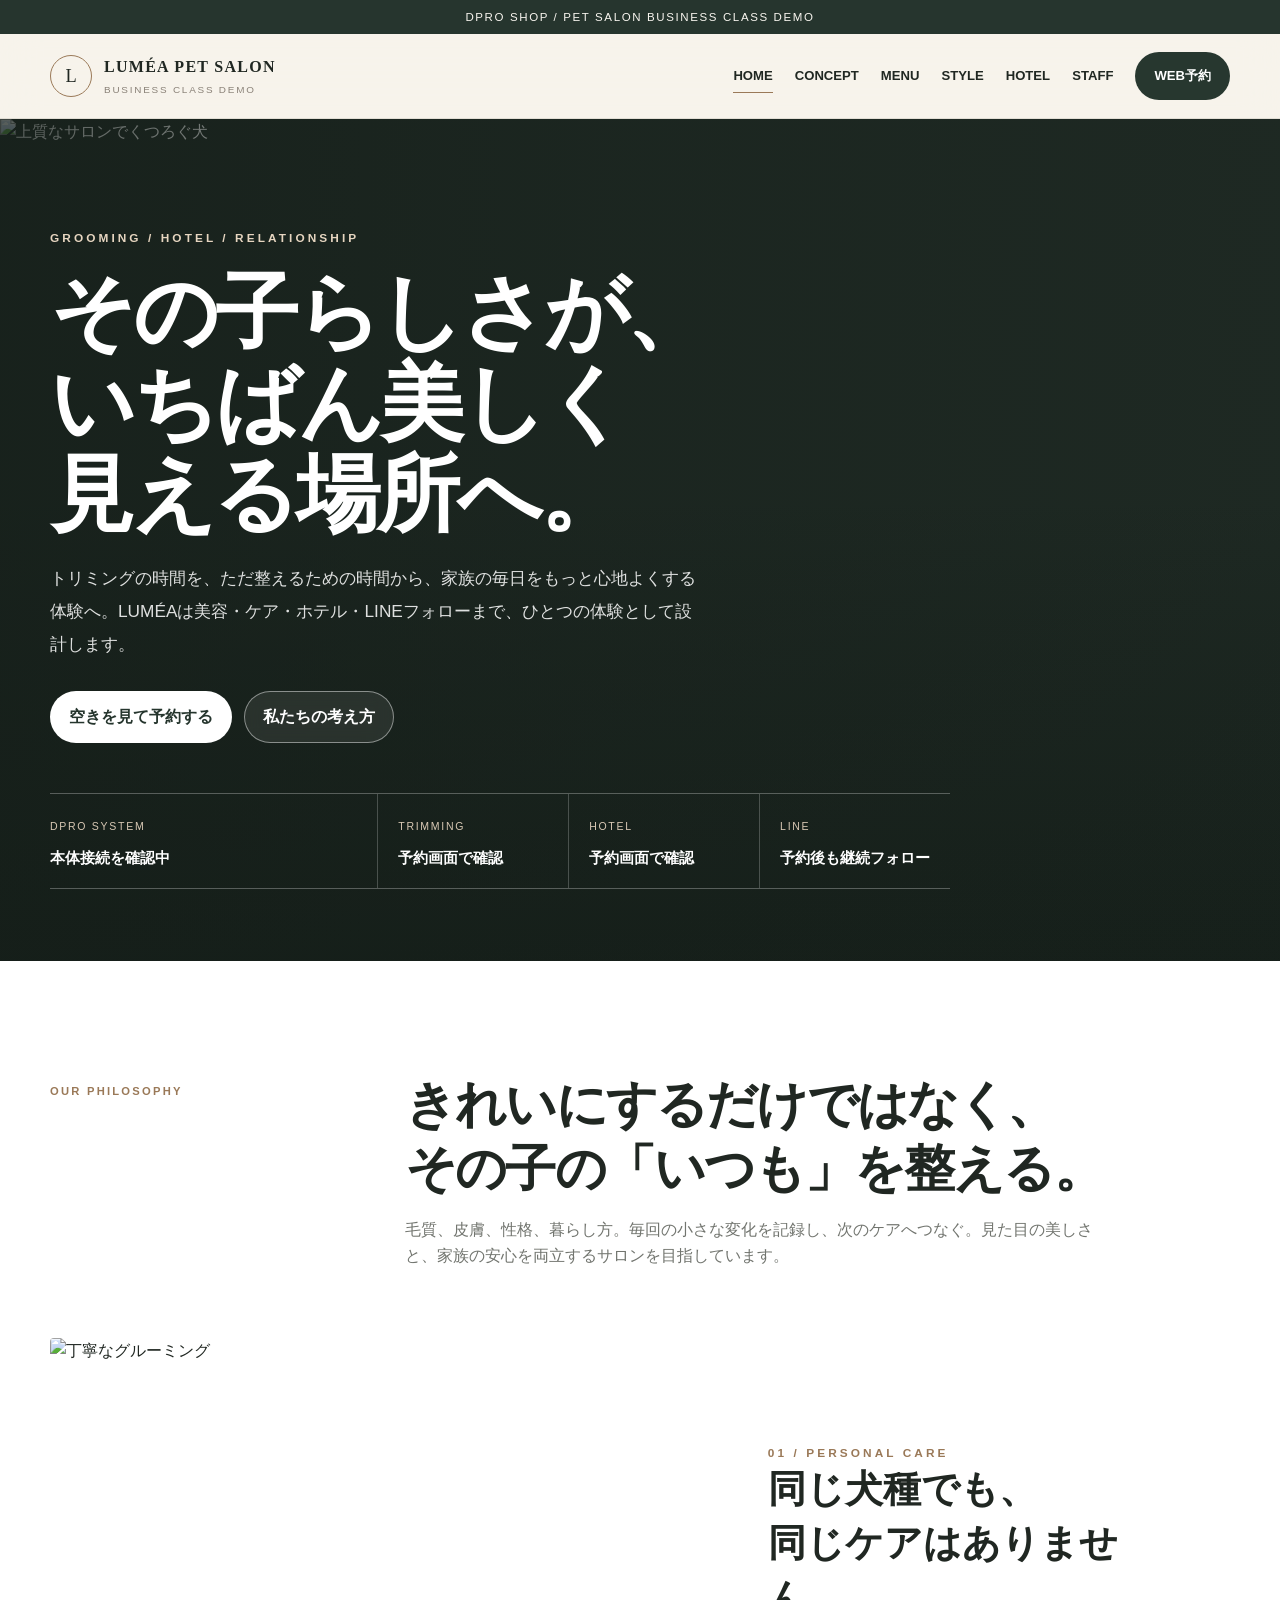
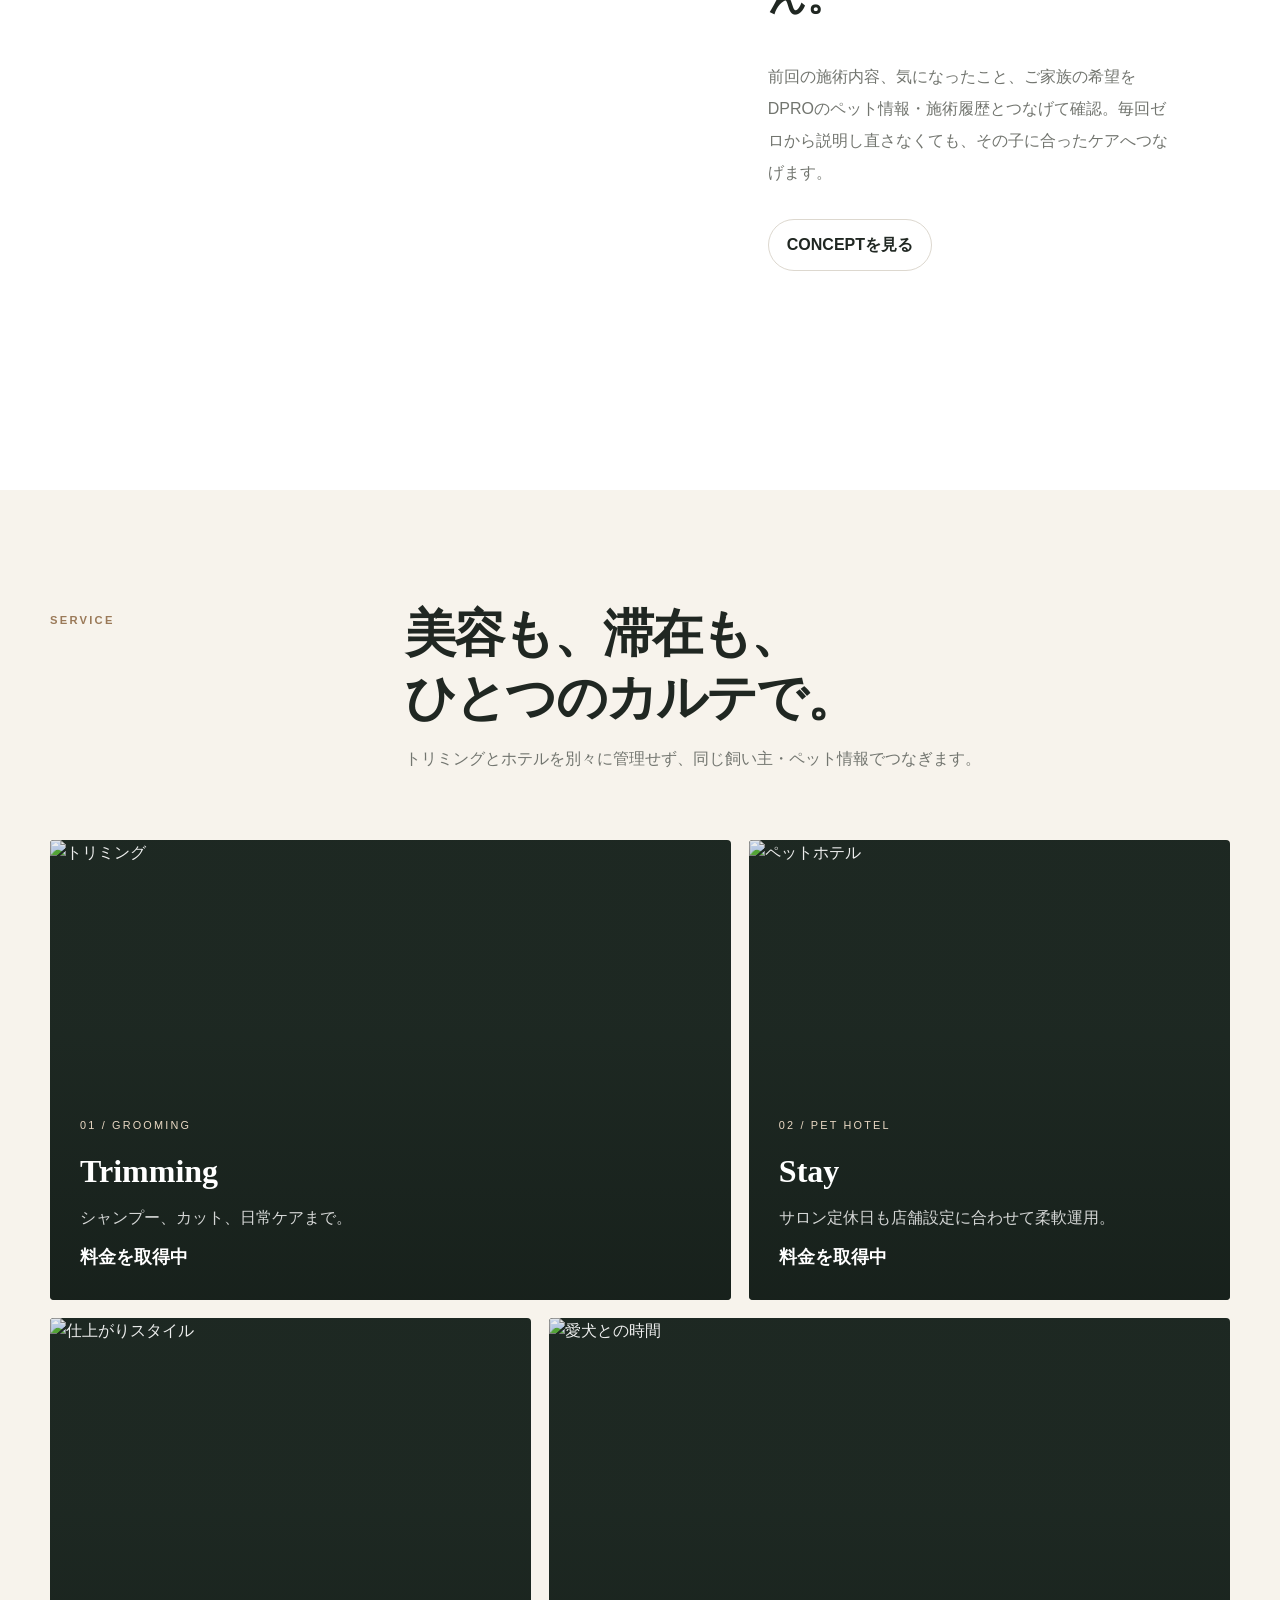
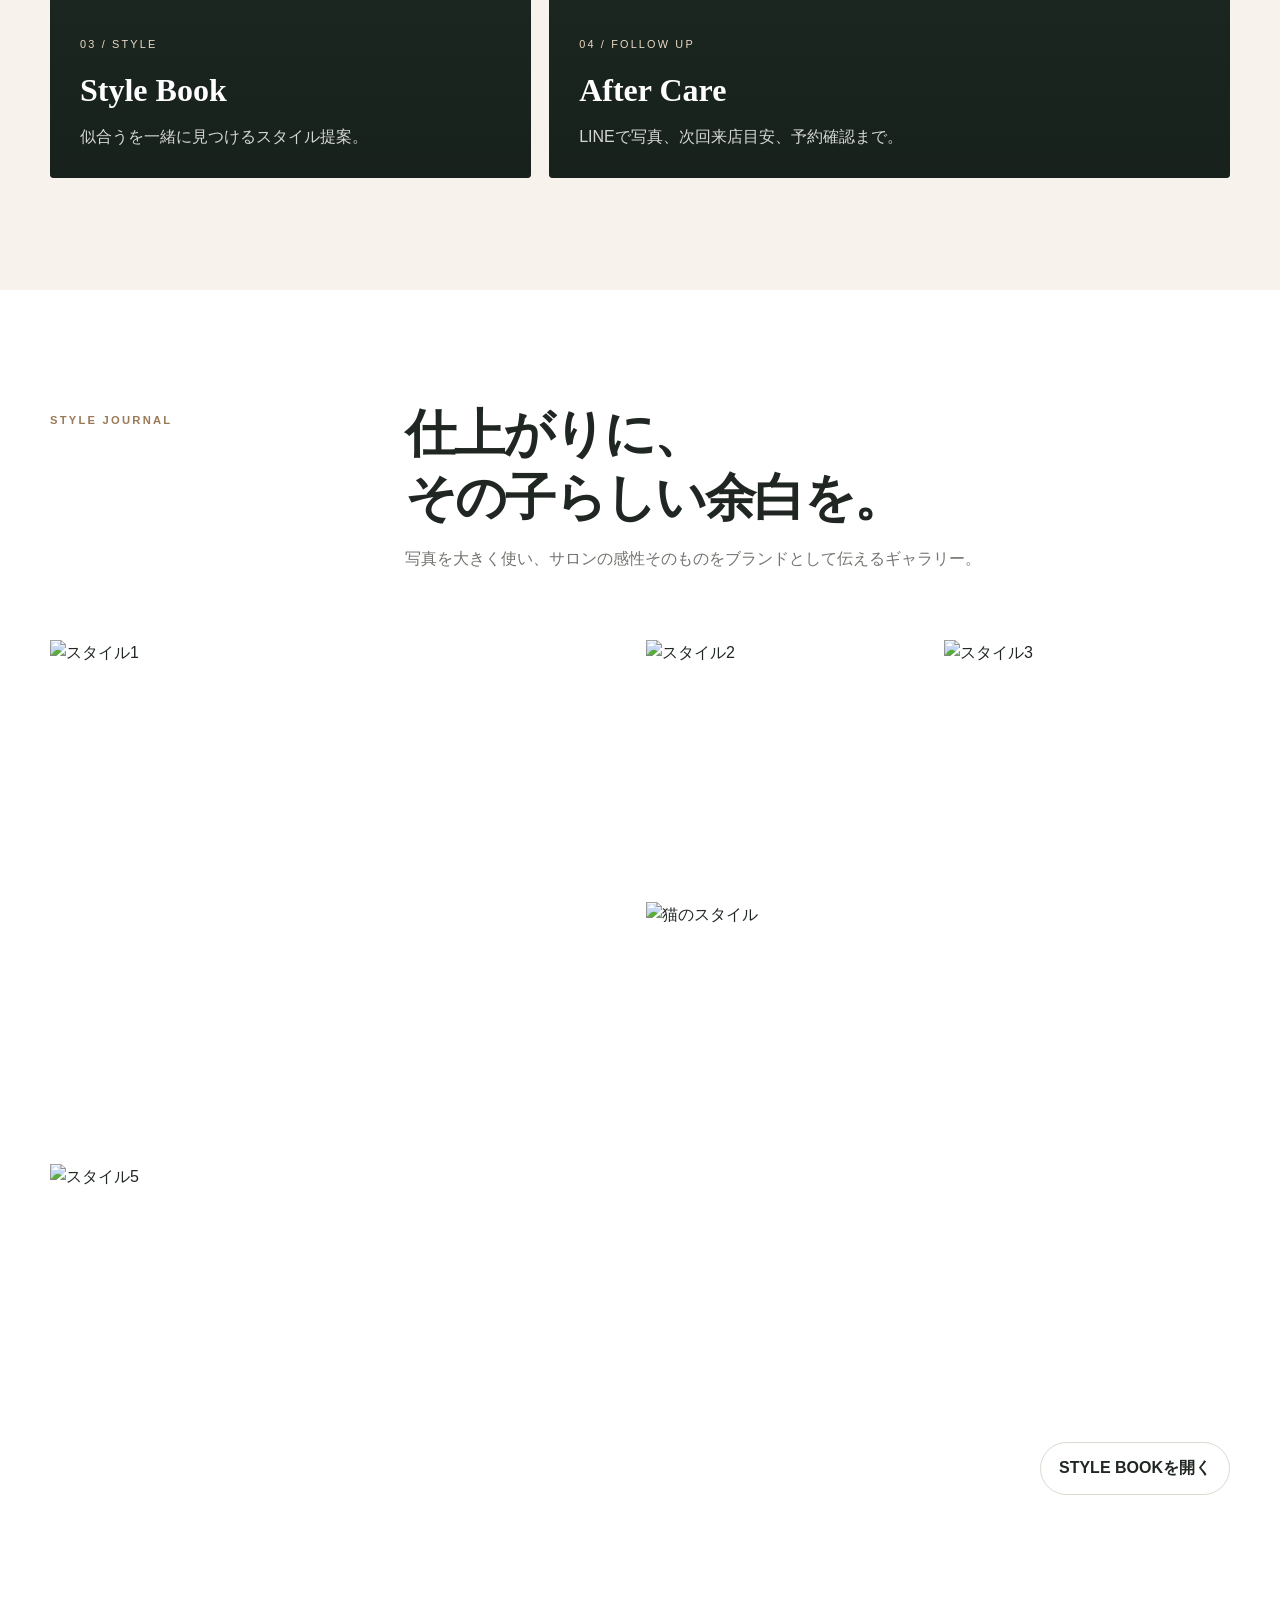
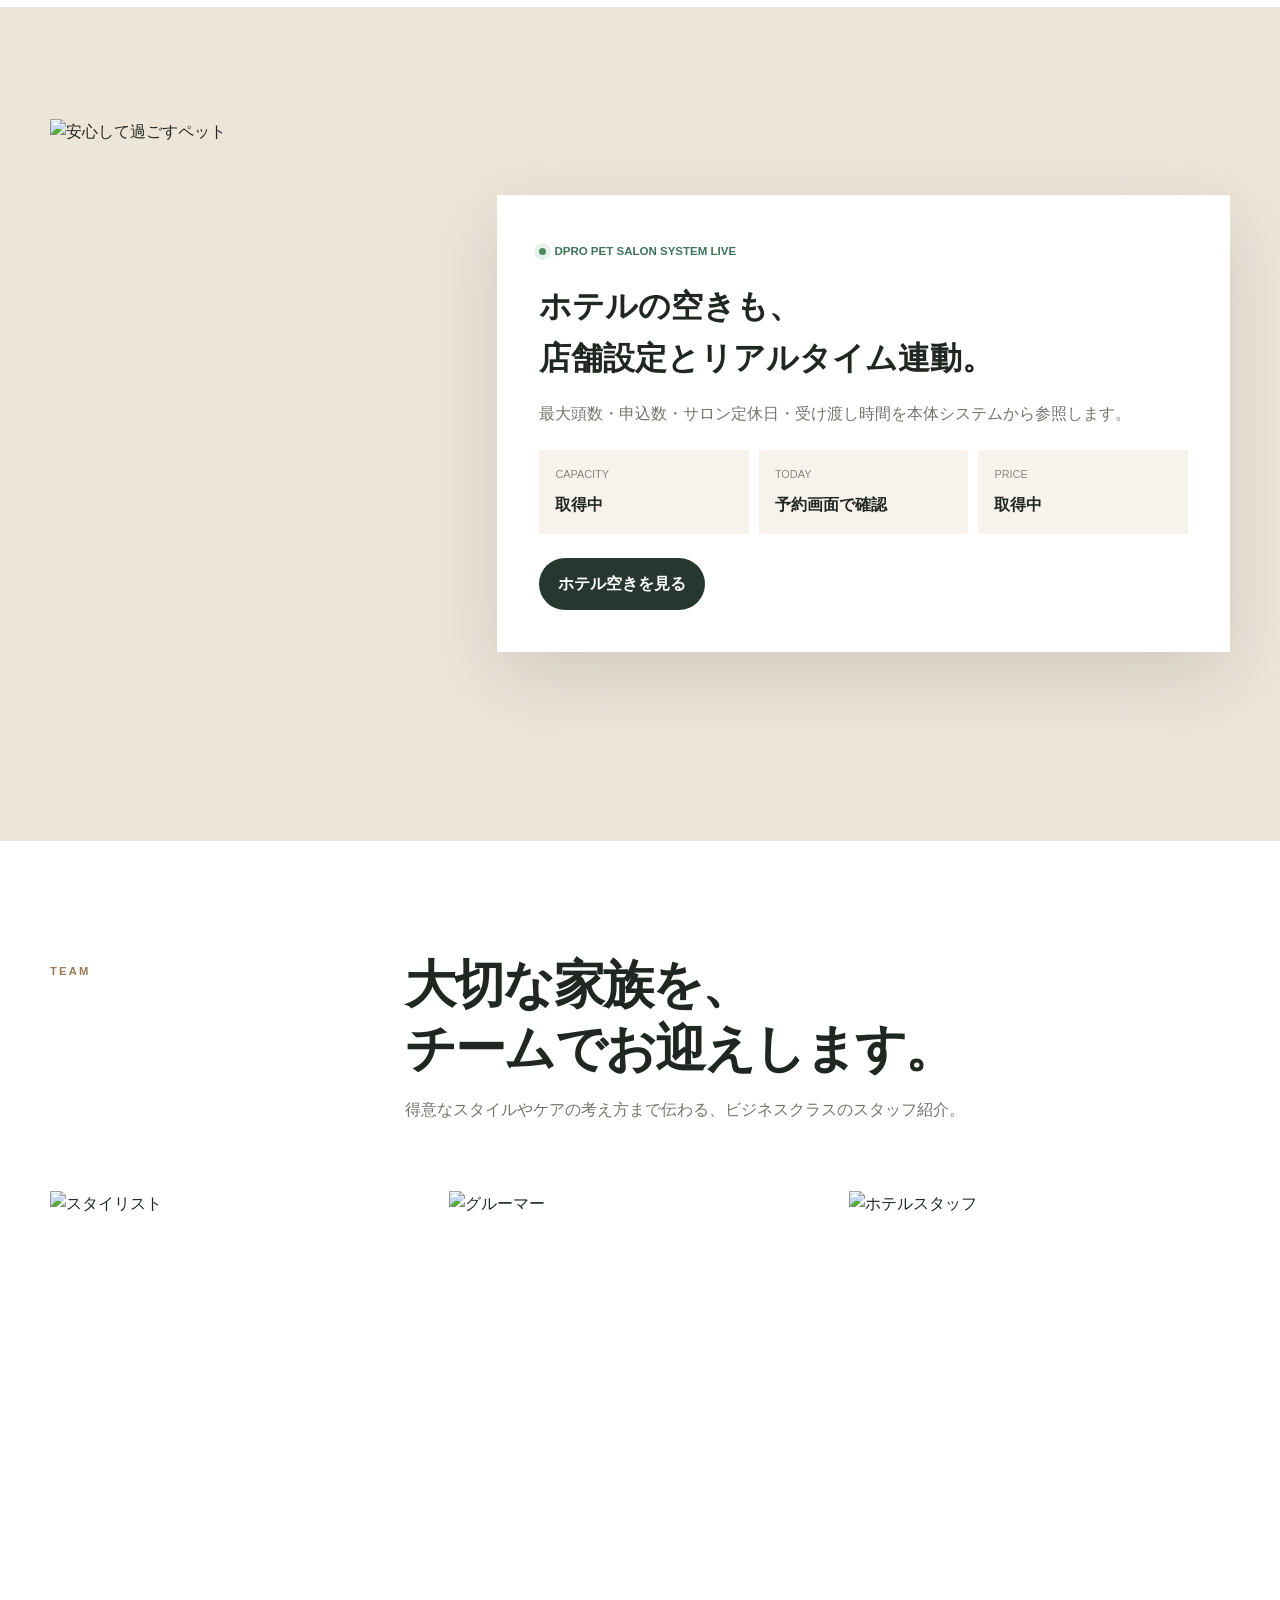
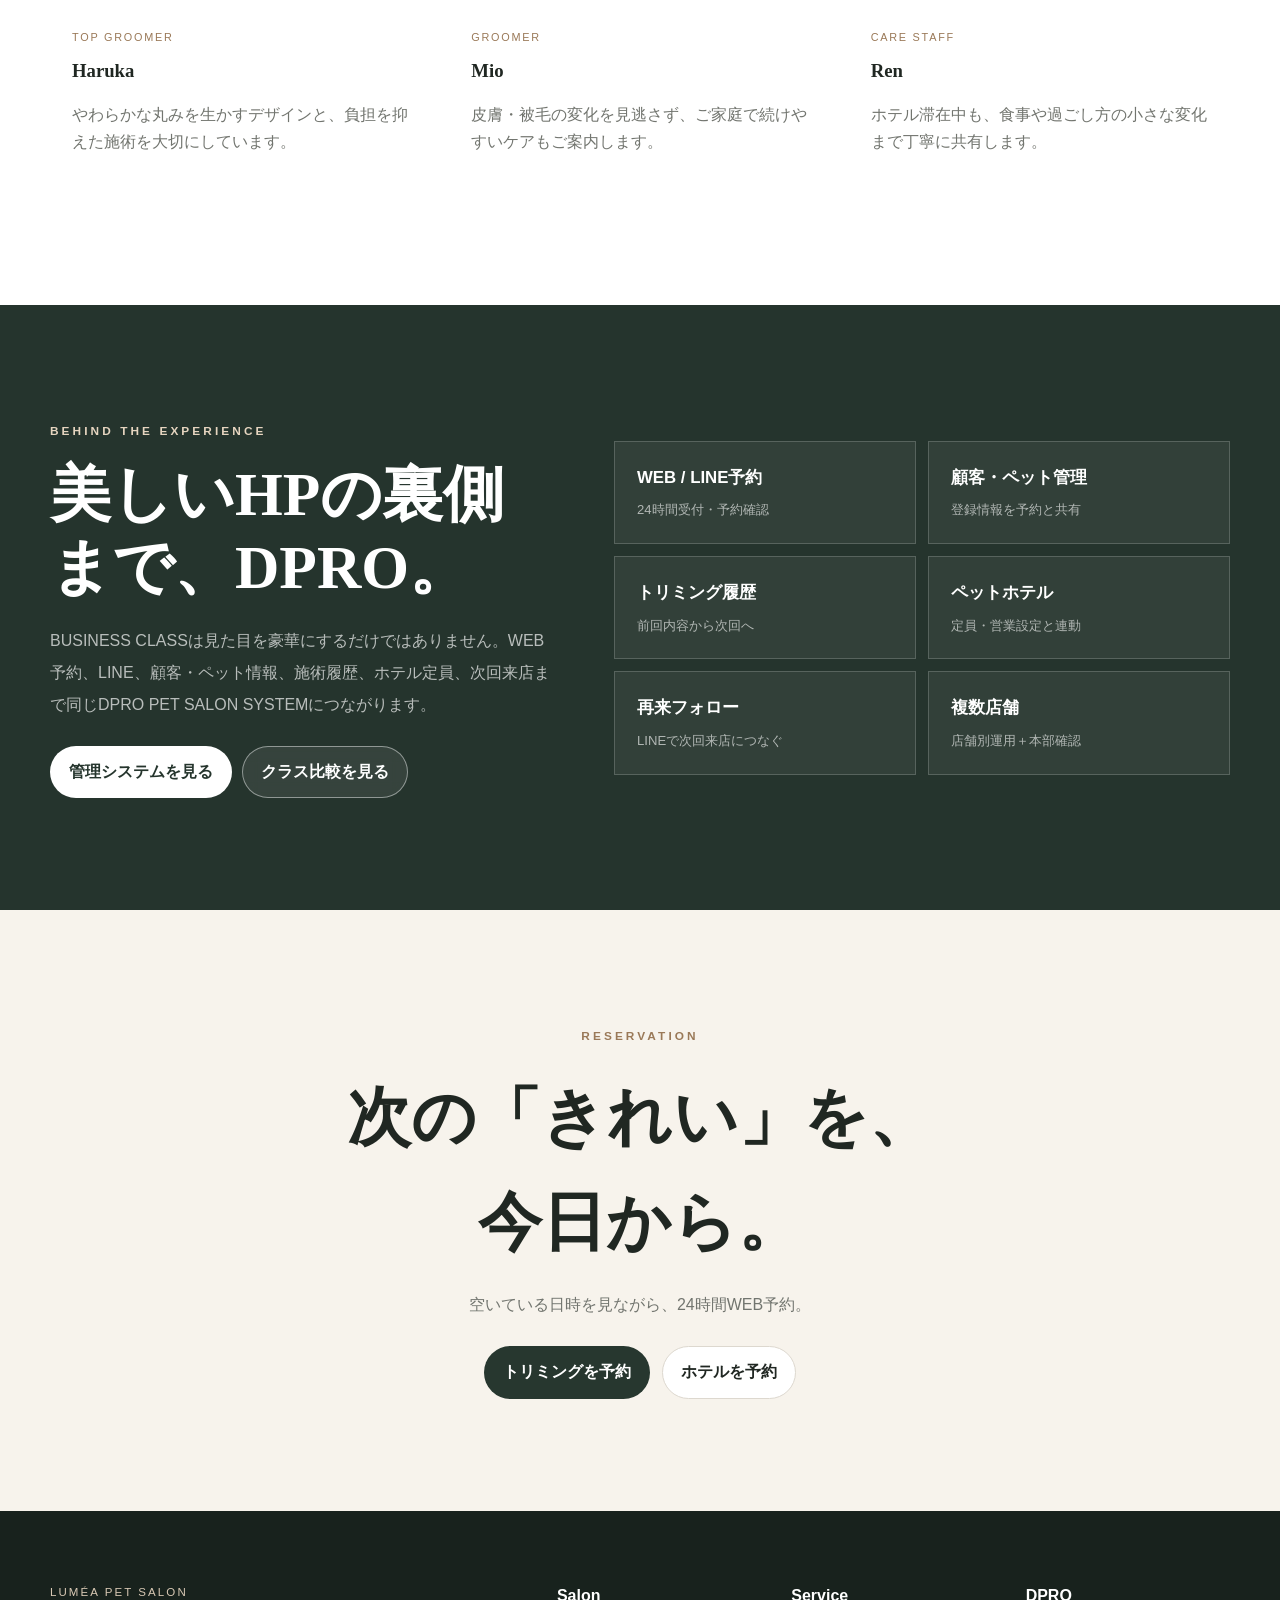
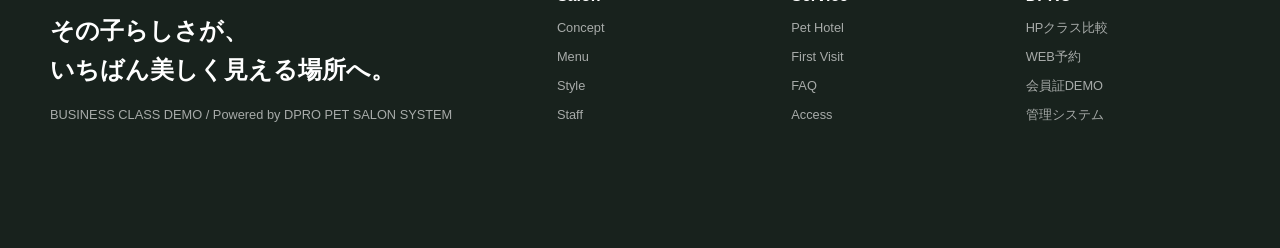
==== index.html @ 1ba4d24f "Add files via upload" ====
<!doctype html><html lang="ja"><head><meta charset="utf-8"><meta name="viewport" content="width=device-width,initial-scale=1"><meta name="description" content="DPRO SHOPのPET SALON BUSINESS CLASS HPデモ。ブランド設計とDPROシステム連携を両立。"><title>LUMÉA PET SALON | BUSINESS CLASS DEMO</title><link rel="stylesheet" href="styles.css?v=1000"></head><body class="business-site"><div class="biz-topline">DPRO SHOP / PET SALON BUSINESS CLASS DEMO</div>
<header class="biz-header"><div class="container biz-header-inner">
<a class="biz-logo" href="index.html"><span class="biz-logo-mark">L</span><span class="biz-logo-text"><strong>LUMÉA PET SALON</strong><small>BUSINESS CLASS DEMO</small></span></a>
<nav class="biz-nav" id="bizNav"><a class="active" href="index.html">HOME</a><a class="" href="concept.html">CONCEPT</a><a class="" href="menu.html">MENU</a><a class="" href="gallery.html">STYLE</a><a class="" href="hotel.html">HOTEL</a><a class="" href="staff.html">STAFF</a><a href="reserve.html?type=trim&demo=1" class="btn btn-primary">WEB予約</a></nav>
<button class="biz-menu-toggle" id="bizMenuToggle" aria-label="メニューを開く">☰</button>
</div></header><main>
<section class="biz-hero"><div class="biz-hero-media"><img src="https://images.unsplash.com/photo-1518717758536-85ae29035b6d?auto=format&fit=crop&w=2200&q=90" alt="上質なサロンでくつろぐ犬"></div><div class="container biz-hero-inner"><div class="biz-kicker">GROOMING / HOTEL / RELATIONSHIP</div><h1>その子らしさが、<br>いちばん美しく<br>見える場所へ。</h1><p class="biz-hero-lead">トリミングの時間を、ただ整えるための時間から、家族の毎日をもっと心地よくする体験へ。LUMÉAは美容・ケア・ホテル・LINEフォローまで、ひとつの体験として設計します。</p><div class="biz-hero-actions"><a class="btn biz-btn-light" href="reserve.html?type=trim&demo=1">空きを見て予約する</a><a class="btn biz-btn-glass" href="concept.html">私たちの考え方</a></div><div class="biz-hero-live"><div><span class="biz-live-label">DPRO SYSTEM</span><span class="biz-live-value" data-system-sync>本体システム接続確認中</span></div><div><span class="biz-live-label">TRIMMING</span><span class="biz-live-value" data-live-next-trim>空き確認中</span></div><div><span class="biz-live-label">HOTEL</span><span class="biz-live-value" data-live-hotel>空室確認中</span></div><div><span class="biz-live-label">LINE</span><span class="biz-live-value">予約後も継続フォロー</span></div></div></div></section>
<section class="biz-section white"><div class="container"><div class="biz-section-head reveal"><div class="label">OUR PHILOSOPHY</div><div><h2>きれいにするだけではなく、<br>その子の「いつも」を整える。</h2><p>毛質、皮膚、性格、暮らし方。毎回の小さな変化を記録し、次のケアへつなぐ。見た目の美しさと、家族の安心を両立するサロンを目指しています。</p></div></div><div class="biz-editorial reveal"><div class="biz-editorial-photo"><img src="https://images.unsplash.com/photo-1516734212186-a967f81ad0d7?auto=format&fit=crop&w=1500&q=88" alt="丁寧なグルーミング"></div><div class="biz-editorial-copy"><span class="biz-kicker" style="color:#9a7958">01 / PERSONAL CARE</span><h3>同じ犬種でも、<br>同じケアはありません。</h3><p>前回の施術内容、気になったこと、ご家族の希望をDPROのペット情報・施術履歴とつなげて確認。毎回ゼロから説明し直さなくても、その子に合ったケアへつなげます。</p><a href="concept.html" class="btn btn-secondary" style="align-self:flex-start;margin-top:14px">CONCEPTを見る</a></div></div></div></section>
<section class="biz-section"><div class="container"><div class="biz-section-head reveal"><div class="label">SERVICE</div><div><h2>美容も、滞在も、<br>ひとつのカルテで。</h2><p>トリミングとホテルを別々に管理せず、同じ飼い主・ペット情報でつなぎます。</p></div></div><div class="biz-service-grid">
<a class="biz-service-card reveal" href="menu.html"><img src="https://images.unsplash.com/photo-1591946614720-90a587da4a36?auto=format&fit=crop&w=1500&q=88" alt="トリミング"><div class="biz-service-content"><span class="num">01 / GROOMING</span><h3>Trimming</h3><p>シャンプー、カット、日常ケアまで。</p><div class="biz-price" data-live-shampoo-price>料金を取得中</div></div></a>
<a class="biz-service-card reveal" href="hotel.html"><img src="https://images.unsplash.com/photo-1548199973-03cce0bbc87b?auto=format&fit=crop&w=1300&q=88" alt="ペットホテル"><div class="biz-service-content"><span class="num">02 / PET HOTEL</span><h3>Stay</h3><p>サロン定休日も店舗設定に合わせて柔軟運用。</p><div class="biz-price" data-live-hotel-price>料金を取得中</div></div></a>
<a class="biz-service-card reveal" href="gallery.html"><img src="https://images.unsplash.com/photo-1583511655857-d19b40a7a54e?auto=format&fit=crop&w=1300&q=88" alt="仕上がりスタイル"><div class="biz-service-content"><span class="num">03 / STYLE</span><h3>Style Book</h3><p>似合うを一緒に見つけるスタイル提案。</p></div></a>
<a class="biz-service-card reveal" href="first.html"><img src="https://images.unsplash.com/photo-1558788353-f76d92427f16?auto=format&fit=crop&w=1600&q=88" alt="愛犬との時間"><div class="biz-service-content"><span class="num">04 / FOLLOW UP</span><h3>After Care</h3><p>LINEで写真、次回来店目安、予約確認まで。</p></div></a>
</div></div></section>
<section class="biz-section white"><div class="container"><div class="biz-section-head reveal"><div class="label">STYLE JOURNAL</div><div><h2>仕上がりに、<br>その子らしい余白を。</h2><p>写真を大きく使い、サロンの感性そのものをブランドとして伝えるギャラリー。</p></div></div><div class="biz-gallery reveal"><figure><img src="https://images.unsplash.com/photo-1517849845537-4d257902454a?auto=format&fit=crop&w=1400&q=88" alt="スタイル1"></figure><figure><img src="https://images.unsplash.com/photo-1543466835-00a7907e9de1?auto=format&fit=crop&w=900&q=88" alt="スタイル2"></figure><figure><img src="https://images.unsplash.com/photo-1537151625747-768eb6cf92b2?auto=format&fit=crop&w=900&q=88" alt="スタイル3"></figure><figure><img src="https://images.unsplash.com/photo-1574158622682-e40e69881006?auto=format&fit=crop&w=1200&q=88" alt="猫のスタイル"></figure><figure><img src="https://images.unsplash.com/photo-1530281700549-e82e7bf110d6?auto=format&fit=crop&w=900&q=88" alt="スタイル5"></figure></div><div style="margin-top:28px;text-align:right"><a href="gallery.html" class="btn btn-secondary">STYLE BOOKを開く</a></div></div></section>
<section class="biz-section sand"><div class="container biz-hotel-grid"><div class="biz-hotel-photo reveal"><img src="https://images.unsplash.com/photo-1554692936-82776f9406c5?auto=format&fit=crop&w=1400&q=88" alt="安心して過ごすペット"></div><div class="biz-live-panel reveal"><span class="sync">DPRO PET SALON SYSTEM LIVE</span><h3>ホテルの空きも、<br>店舗設定とリアルタイム連動。</h3><p class="muted">最大頭数・申込数・サロン定休日・受け渡し時間を本体システムから参照します。</p><div class="biz-live-boxes"><div class="biz-live-box"><small>CAPACITY</small><strong data-live-hotel-capacity>取得中</strong></div><div class="biz-live-box"><small>TODAY</small><strong data-live-hotel>取得中</strong></div><div class="biz-live-box"><small>PRICE</small><strong data-live-hotel-price>取得中</strong></div></div><a class="btn btn-primary" style="margin-top:24px" href="reserve.html?type=hotel&demo=1">ホテル空きを見る</a></div></div></section>
<section class="biz-section white"><div class="container"><div class="biz-section-head reveal"><div class="label">TEAM</div><div><h2>大切な家族を、<br>チームでお迎えします。</h2><p>得意なスタイルやケアの考え方まで伝わる、ビジネスクラスのスタッフ紹介。</p></div></div><div class="biz-staff-grid"><article class="biz-staff reveal"><img src="https://images.unsplash.com/photo-1551836022-d5d88e9218df?auto=format&fit=crop&w=900&q=86" alt="スタイリスト"><div class="biz-staff-copy"><small>TOP GROOMER</small><h3>Haruka</h3><p class="muted">やわらかな丸みを生かすデザインと、負担を抑えた施術を大切にしています。</p></div></article><article class="biz-staff reveal"><img src="https://images.unsplash.com/photo-1551836022-4c4c79ecde51?auto=format&fit=crop&w=900&q=86" alt="グルーマー"><div class="biz-staff-copy"><small>GROOMER</small><h3>Mio</h3><p class="muted">皮膚・被毛の変化を見逃さず、ご家庭で続けやすいケアもご案内します。</p></div></article><article class="biz-staff reveal"><img src="https://images.unsplash.com/photo-1560250097-0b93528c311a?auto=format&fit=crop&w=900&q=86" alt="ホテルスタッフ"><div class="biz-staff-copy"><small>CARE STAFF</small><h3>Ren</h3><p class="muted">ホテル滞在中も、食事や過ごし方の小さな変化まで丁寧に共有します。</p></div></article></div></div></section>
<section class="biz-section dark"><div class="container biz-system-reveal reveal"><div><span class="biz-kicker">BEHIND THE EXPERIENCE</span><h2>美しいHPの裏側まで、DPRO。</h2><p style="color:rgba(255,255,255,.68);line-height:2">BUSINESS CLASSは見た目を豪華にするだけではありません。WEB予約、LINE、顧客・ペット情報、施術履歴、ホテル定員、次回来店まで同じDPRO PET SALON SYSTEMにつながります。</p><div style="display:flex;gap:10px;flex-wrap:wrap;margin-top:25px"><a class="btn biz-btn-light" data-owner-url href="#">管理システムを見る</a><a class="btn biz-btn-glass" href="compare.html">クラス比較を見る</a></div></div><div class="biz-system-cards"><div class="biz-system-card"><strong>WEB / LINE予約</strong><span>24時間受付・予約確認</span></div><div class="biz-system-card"><strong>顧客・ペット管理</strong><span>登録情報を予約と共有</span></div><div class="biz-system-card"><strong>トリミング履歴</strong><span>前回内容から次回へ</span></div><div class="biz-system-card"><strong>ペットホテル</strong><span>定員・営業設定と連動</span></div><div class="biz-system-card"><strong>再来フォロー</strong><span>LINEで次回来店につなぐ</span></div><div class="biz-system-card"><strong>複数店舗</strong><span>店舗別運用＋本部確認</span></div></div></div></section>
<section class="biz-section"><div class="container" style="text-align:center"><span class="biz-kicker" style="color:#9a7958">RESERVATION</span><h2 class="serif" style="font-size:clamp(2.4rem,5vw,5rem);margin:16px 0">次の「きれい」を、<br>今日から。</h2><p class="muted">空いている日時を見ながら、24時間WEB予約。</p><div style="display:flex;justify-content:center;gap:12px;flex-wrap:wrap;margin-top:28px"><a class="btn btn-primary" href="reserve.html?type=trim&demo=1">トリミングを予約</a><a class="btn btn-secondary" href="reserve.html?type=hotel&demo=1">ホテルを予約</a></div></div></section></main><footer class="biz-footer"><div class="container biz-footer-grid">
<div><div class="footer-brand">LUMÉA PET SALON</div><h3>その子らしさが、<br>いちばん美しく見える場所へ。</h3><p>BUSINESS CLASS DEMO / Powered by DPRO PET SALON SYSTEM</p></div>
<div><strong>Salon</strong><a href="concept.html">Concept</a><a href="menu.html">Menu</a><a href="gallery.html">Style</a><a href="staff.html">Staff</a></div>
<div><strong>Service</strong><a href="hotel.html">Pet Hotel</a><a href="first.html">First Visit</a><a href="faq.html">FAQ</a><a href="access.html">Access</a></div>
<div><strong>DPRO</strong><a href="compare.html">HPクラス比較</a><a href="reserve.html?type=trim&demo=1">WEB予約</a><a data-member-url href="#">会員証DEMO</a><a data-owner-url href="#">管理システム</a></div>
</div></footer><div class="mobile-booking-bar"><a class="btn btn-secondary" href="hotel.html">ホテル</a><a class="btn btn-primary" href="reserve.html?type=trim&demo=1">WEB予約</a></div><script src="config.js?v=1000"></script><script src="booking-core.js?v=1000"></script><script src="app.js?v=1000"></script></body></html>
---- styles.css ----
:root {
  --bg: #f7f3ec;
  --surface: #ffffff;
  --surface-2: #f1ece4;
  --ink: #202722;
  --muted: #72756f;
  --line: #ddd8cf;
  --brand: #9a7958;
  --brand-dark: #27372f;
  --brand-soft: #eee4d7;
  --sand: #c7ae8d;
  --accent: #b87850;
  --ok: #3c7555;
  --warn: #a46d27;
  --danger: #8d514d;
  --shadow: 0 24px 70px rgba(31,39,34,.14);
  --radius: 24px;
}
* { box-sizing: border-box; }
html { scroll-behavior: smooth; }
body { margin:0; font-family: -apple-system, BlinkMacSystemFont, "Segoe UI", "Noto Sans JP", sans-serif; color:var(--ink); background:var(--bg); line-height:1.65; }
a { color:inherit; text-decoration:none; }
button, input, select, textarea { font:inherit; }
button { cursor:pointer; }
img { max-width:100%; display:block; }
.container { width:min(1180px, calc(100% - 40px)); margin-inline:auto; }
.eyebrow { display:inline-flex; align-items:center; gap:8px; padding:6px 10px; border-radius:999px; background:var(--brand-soft); color:var(--brand-dark); font-size:.78rem; font-weight:800; letter-spacing:.05em; }
.section { padding:88px 0; }
.section.compact { padding:58px 0; }
.section-title { font-size:clamp(2rem, 4vw, 3.5rem); line-height:1.18; margin:12px 0 16px; letter-spacing:-.03em; }
.section-lead { color:var(--muted); max-width:760px; font-size:1.04rem; }
.muted { color:var(--muted); }
.grid { display:grid; gap:22px; }
.grid-2 { grid-template-columns:repeat(2,minmax(0,1fr)); }
.grid-3 { grid-template-columns:repeat(3,minmax(0,1fr)); }
.grid-4 { grid-template-columns:repeat(4,minmax(0,1fr)); }
.card { background:var(--surface); border:1px solid var(--line); border-radius:var(--radius); padding:26px; box-shadow:0 8px 28px rgba(38,49,43,.05); }
.card h3 { margin:0 0 8px; font-size:1.25rem; }
.pill { display:inline-flex; padding:6px 10px; border-radius:999px; background:var(--surface-2); font-size:.82rem; font-weight:700; }
.btn { display:inline-flex; align-items:center; justify-content:center; gap:8px; min-height:48px; padding:12px 18px; border-radius:999px; border:1px solid transparent; font-weight:800; transition:.2s ease; }
.btn:hover { transform:translateY(-1px); }
.btn-primary { background:var(--brand-dark); color:#fff; }
.btn-secondary { background:#fff; border-color:var(--line); }
.btn-soft { background:var(--brand-soft); color:var(--brand-dark); }
.btn-line { background:#06c755; color:#fff; }
.btn-block { width:100%; }
.header { position:sticky; top:0; z-index:40; backdrop-filter:blur(14px); background:rgba(251,250,246,.88); border-bottom:1px solid rgba(223,228,221,.9); }
.header-inner { height:74px; display:flex; align-items:center; justify-content:space-between; gap:20px; }
.brand { display:flex; align-items:center; gap:12px; font-weight:900; letter-spacing:-.02em; }
.brand-mark { width:38px; height:38px; border-radius:14px 14px 18px 18px; background:linear-gradient(145deg,var(--brand),var(--brand-dark)); color:white; display:grid; place-items:center; font-size:1.1rem; box-shadow:0 8px 20px rgba(54,76,64,.25); }
.nav { display:flex; align-items:center; gap:22px; font-size:.92rem; font-weight:700; }
.nav a:hover { color:var(--brand); }
.menu-toggle { display:none; border:1px solid var(--line); background:white; border-radius:14px; width:44px; height:44px; }
.hero { padding:58px 0 38px; overflow:hidden; }
.hero-grid { display:grid; grid-template-columns:1.02fr .98fr; align-items:center; gap:54px; }
.hero-copy h1 { font-size:clamp(2.8rem,6vw,5.7rem); line-height:.98; letter-spacing:-.055em; margin:16px 0 22px; }
.hero-copy p { font-size:1.08rem; color:var(--muted); max-width:640px; }
.hero-actions { display:flex; flex-wrap:wrap; gap:12px; margin:28px 0 18px; }
.hero-meta { display:flex; flex-wrap:wrap; gap:10px 16px; font-size:.84rem; color:var(--muted); font-weight:700; }
.hero-visual { min-height:610px; position:relative; border-radius:42px; overflow:hidden; background:linear-gradient(135deg,#d9e2da,#f1e6d6); box-shadow:var(--shadow); }
.hero-visual::before { content:""; position:absolute; inset:0; background:linear-gradient(180deg,rgba(38,49,43,.03),rgba(38,49,43,.18)); }
.hero-photo { width:100%; height:100%; min-height:610px; object-fit:cover; }
.hero-badge { position:absolute; left:22px; top:22px; background:rgba(255,255,255,.9); backdrop-filter:blur(10px); border-radius:18px; padding:12px 15px; font-weight:800; box-shadow:0 10px 30px rgba(0,0,0,.08); }
.today-card { position:absolute; left:22px; right:22px; bottom:22px; background:rgba(255,255,255,.94); backdrop-filter:blur(12px); border-radius:24px; padding:18px; box-shadow:0 12px 40px rgba(38,49,43,.16); }
.today-head { display:flex; align-items:center; justify-content:space-between; gap:14px; margin-bottom:12px; }
.today-list { display:grid; grid-template-columns:repeat(3,1fr); gap:10px; }
.today-item { background:var(--bg); border-radius:16px; padding:12px; }
.today-item strong { display:block; font-size:.9rem; }
.status { display:inline-flex; align-items:center; gap:6px; margin-top:4px; font-weight:900; font-size:.9rem; }
.status.ok { color:var(--ok); }
.status.warn { color:var(--warn); }
.status.full { color:var(--danger); }
.booking-cards .card { min-height:220px; display:flex; flex-direction:column; justify-content:space-between; }
.icon-box { width:52px; height:52px; border-radius:18px; display:grid; place-items:center; background:var(--brand-soft); font-size:1.4rem; margin-bottom:24px; }
.price { font-weight:900; font-size:1.4rem; }
.gallery { display:grid; grid-template-columns:1.25fr .75fr .75fr; gap:16px; }
.gallery img { width:100%; height:300px; object-fit:cover; border-radius:26px; }
.gallery img:first-child { height:616px; grid-row:span 2; }
.phone-shell { width:min(360px,100%); margin:auto; padding:14px; border-radius:38px; background:#1d2722; box-shadow:var(--shadow); }
.phone-screen { background:#f3f5f3; min-height:600px; border-radius:28px; overflow:hidden; }
.phone-top { padding:18px; background:#fff; border-bottom:1px solid #e5e9e5; font-weight:800; }
.chat { padding:18px; display:flex; flex-direction:column; gap:14px; }
.bubble { max-width:82%; padding:11px 13px; border-radius:16px; font-size:.9rem; box-shadow:0 3px 10px rgba(0,0,0,.04); }
.bubble.shop { background:#fff; }
.bubble.user { align-self:flex-end; background:#bceaa6; }
.phone-menu { display:grid; grid-template-columns:repeat(3,1fr); gap:1px; margin-top:18px; background:#d9ded9; }
.phone-menu div { background:white; min-height:82px; display:grid; place-items:center; text-align:center; font-size:.78rem; font-weight:800; padding:8px; }
.pet-card { display:flex; align-items:center; gap:18px; }
.pet-avatar { width:82px; height:82px; border-radius:24px; object-fit:cover; }
.feature-list { display:grid; gap:10px; margin:18px 0 0; }
.feature-row { display:flex; gap:12px; align-items:flex-start; }
.feature-row::before { content:"✓"; width:26px; height:26px; border-radius:50%; display:grid; place-items:center; flex:0 0 auto; background:var(--brand-soft); color:var(--brand-dark); font-weight:900; }
.owner-panel { background:var(--brand-dark); color:white; border-radius:34px; padding:34px; }
.owner-panel .muted { color:rgba(255,255,255,.68); }
.owner-panel .btn-secondary { color:var(--brand-dark); background:#fff; border-color:rgba(255,255,255,.9); }
.owner-panel .btn-secondary:hover { color:var(--brand-dark); background:#f7faf7; }
.owner-stats { display:grid; grid-template-columns:repeat(4,1fr); gap:14px; margin-top:24px; }
.stat { background:rgba(255,255,255,.1); border:1px solid rgba(255,255,255,.14); border-radius:18px; padding:18px; }
.stat strong { display:block; font-size:1.8rem; }
.faq details { border-bottom:1px solid var(--line); padding:18px 0; }
.faq summary { font-weight:800; cursor:pointer; }
.footer { background:#243129; color:#fff; padding:46px 0 100px; }
.footer .muted { color:rgba(255,255,255,.62); }
.floating { position:fixed; right:20px; bottom:20px; z-index:55; }
.float-main { border:0; box-shadow:0 12px 34px rgba(54,76,64,.28); }
.float-menu { position:absolute; right:0; bottom:62px; width:260px; display:none; gap:8px; padding:10px; border-radius:20px; background:white; border:1px solid var(--line); box-shadow:var(--shadow); }
.float-menu.open { display:grid; }
.float-menu a { padding:11px 12px; border-radius:14px; font-weight:800; background:var(--bg); }
.mobile-booking-bar { display:none; }
/* booking */
.booking-page { min-height:100vh; background:#f6f5f0; }
.booking-header { background:white; border-bottom:1px solid var(--line); }
.booking-header .container { min-height:72px; display:flex; align-items:center; justify-content:space-between; }
.booking-wrap { padding:38px 0 90px; }
.booking-shell { display:grid; grid-template-columns:minmax(0,1fr) 340px; gap:24px; align-items:start; }
.booking-main, .booking-summary { background:white; border:1px solid var(--line); border-radius:28px; padding:26px; }
.booking-summary { position:sticky; top:96px; }
.steps { display:flex; gap:8px; margin:0 0 26px; overflow:auto; padding-bottom:5px; }
.step-chip { white-space:nowrap; padding:8px 12px; border-radius:999px; background:#eef1ec; color:#7b827d; font-size:.8rem; font-weight:800; }
.step-chip.active { background:var(--brand-dark); color:#fff; }
.step-panel { display:none; }
.step-panel.active { display:block; }
.choice-grid { display:grid; grid-template-columns:repeat(2,minmax(0,1fr)); gap:14px; }
.choice { border:1px solid var(--line); border-radius:20px; padding:18px; background:#fff; text-align:left; }
.choice.selected { border-color:var(--brand); box-shadow:0 0 0 3px var(--brand-soft); }
.choice strong { display:block; margin-bottom:4px; }
.option-list { display:grid; gap:10px; }
.option-row { display:flex; justify-content:space-between; gap:16px; padding:13px 14px; border:1px solid var(--line); border-radius:16px; }
.option-row label { display:flex; gap:10px; align-items:center; }
.calendar-table { width:100%; border-collapse:separate; border-spacing:7px; }
.calendar-table th { font-size:.78rem; color:var(--muted); padding:7px; }
.calendar-table td { text-align:center; }
.slot-btn { width:100%; border:1px solid var(--line); background:#fff; border-radius:12px; padding:10px 5px; font-size:.82rem; font-weight:800; }
.slot-btn:hover:not(:disabled) { border-color:var(--brand); background:var(--brand-soft); }
.slot-btn.selected { background:var(--brand-dark); color:#fff; border-color:var(--brand-dark); }
.slot-btn:disabled { color:#a7ada8; background:#f2f3f1; cursor:not-allowed; }
.mobile-slots { display:none; }
.date-tabs { display:flex; gap:8px; overflow:auto; margin-bottom:14px; }
.date-tab { border:1px solid var(--line); background:white; border-radius:14px; padding:10px 14px; white-space:nowrap; font-weight:800; }
.date-tab.selected { background:var(--brand-dark); color:#fff; }
.time-list { display:grid; gap:10px; }
.time-btn { border:1px solid var(--line); background:white; border-radius:16px; padding:14px; display:flex; justify-content:space-between; align-items:center; font-weight:800; }
.time-btn.selected { background:var(--brand-dark); color:#fff; }
.time-btn:disabled { background:#f1f2ef; color:#9aa09b; }
.form-grid { display:grid; grid-template-columns:repeat(2,minmax(0,1fr)); gap:14px; }
.field { display:grid; gap:6px; }
.field.full { grid-column:1/-1; }
.field label { font-size:.86rem; font-weight:800; }
.field input, .field select, .field textarea { width:100%; border:1px solid var(--line); border-radius:14px; padding:12px 13px; background:white; }
.field textarea { min-height:110px; resize:vertical; }
.actions { display:flex; justify-content:space-between; gap:12px; margin-top:26px; }
.summary-list { display:grid; gap:12px; }
.summary-line { display:flex; justify-content:space-between; gap:16px; padding-bottom:10px; border-bottom:1px solid var(--line); font-size:.9rem; }
.summary-line strong { text-align:right; }
.notice { padding:14px; border-radius:16px; background:var(--brand-soft); color:var(--brand-dark); font-size:.88rem; }
.complete { text-align:center; padding:20px 0; }
.complete-icon { width:72px; height:72px; border-radius:50%; background:var(--brand-soft); display:grid; place-items:center; margin:0 auto 16px; font-size:2rem; }
@media (max-width: 940px) {
  .nav { display:none; position:absolute; left:20px; right:20px; top:68px; background:white; border:1px solid var(--line); border-radius:20px; padding:16px; box-shadow:var(--shadow); flex-direction:column; align-items:stretch; }
  .nav.open { display:flex; }
  .menu-toggle { display:block; }
  .hero-grid, .booking-shell { grid-template-columns:1fr; }
  .hero-visual, .hero-photo { min-height:520px; }
  .grid-4 { grid-template-columns:repeat(2,minmax(0,1fr)); }
  .owner-stats { grid-template-columns:repeat(2,1fr); }
  .booking-summary { position:static; }
}
@media (max-width: 680px) {
  .container { width:min(100% - 28px, 1180px); }
  .section { padding:66px 0; }
  .hero { padding-top:32px; }
  .hero-copy h1 { font-size:clamp(2.5rem,14vw,4.4rem); }
  .hero-actions .btn { width:100%; }
  .hero-visual, .hero-photo { min-height:470px; }
  .hero-visual { border-radius:30px; }
  .today-card { left:12px; right:12px; bottom:12px; padding:14px; }
  .today-list { grid-template-columns:1fr; gap:7px; }
  .today-item { display:flex; justify-content:space-between; align-items:center; gap:12px; }
  .today-item .status { margin:0; }
  .grid-2,.grid-3,.grid-4,.choice-grid,.form-grid { grid-template-columns:1fr; }
  .gallery { grid-template-columns:1fr 1fr; }
  .gallery img, .gallery img:first-child { height:220px; grid-row:auto; }
  .gallery img:first-child { grid-column:1/-1; height:320px; }
  .owner-stats { grid-template-columns:1fr 1fr; }
  .floating { display:none; }
  .mobile-booking-bar { display:grid; grid-template-columns:1fr 1fr; gap:8px; position:fixed; left:0; right:0; bottom:0; z-index:60; padding:9px 12px calc(9px + env(safe-area-inset-bottom)); background:rgba(255,255,255,.96); border-top:1px solid var(--line); backdrop-filter:blur(12px); }
  .mobile-booking-bar .btn { min-height:44px; font-size:.84rem; padding:10px 8px; }
  .desktop-calendar { display:none; }
  .mobile-slots { display:block; }
  .booking-main,.booking-summary { padding:18px; border-radius:22px; }
  .booking-wrap { padding-top:20px; }
  .actions { position:sticky; bottom:0; margin:24px -18px -18px; padding:12px 18px calc(12px + env(safe-area-inset-bottom)); background:rgba(255,255,255,.97); border-top:1px solid var(--line); }
  .actions .btn { flex:1; }
  .field.full { grid-column:auto; }
}

/* V1.0.3 / SYSTEM SYNC POLISH */
.staff-card{text-align:center}.staff-avatar{width:68px;height:68px;margin:0 auto 14px;border-radius:22px;display:grid;place-items:center;background:var(--brand-soft);color:var(--brand-dark);font-weight:900;font-size:1.35rem}.demo-disabled{pointer-events:none;opacity:.65}.hero-meta #systemSyncDetail{width:100%;color:var(--brand-dark);font-weight:800}.owner-stats .stat strong{font-size:1.35rem}.card [data-live-menu-price]{min-height:1.5em}


/* DPRO PET SALON BUSINESS CLASS V1.0 */
@import url('https://fonts.googleapis.com/css2?family=DM+Sans:wght@400;500;600;700&family=Noto+Serif+JP:wght@500;600;700&display=swap');
.business-site{font-family:'DM Sans','Noto Sans JP',sans-serif;background:#f7f3ec;color:#202722;overflow-x:hidden}.business-site h1,.business-site h2,.business-site .serif{font-family:'Noto Serif JP',serif}.biz-topline{height:34px;display:flex;align-items:center;justify-content:center;background:#26352e;color:#f8f5ef;font-size:.72rem;letter-spacing:.14em}.biz-header{position:sticky;top:0;z-index:80;background:rgba(247,243,236,.9);backdrop-filter:blur(18px);border-bottom:1px solid rgba(221,216,207,.8)}.biz-header-inner{height:84px;display:flex;align-items:center;justify-content:space-between;gap:24px}.biz-logo{display:flex;align-items:center;gap:12px}.biz-logo-mark{width:42px;height:42px;border:1px solid #9a7958;border-radius:50%;display:grid;place-items:center;font-family:'Noto Serif JP';font-size:1.15rem}.biz-logo-text strong{display:block;font-family:'Noto Serif JP';letter-spacing:.08em}.biz-logo-text small{display:block;font-size:.62rem;letter-spacing:.18em;color:#8a8177;margin-top:2px}.biz-nav{display:flex;align-items:center;gap:22px;font-size:.82rem;font-weight:700}.biz-nav>a:not(.btn){position:relative;padding:10px 0}.biz-nav>a:not(.btn)::after{content:'';position:absolute;left:0;right:100%;bottom:4px;height:1px;background:#9a7958;transition:.25s}.biz-nav>a:hover::after,.biz-nav>a.active::after{right:0}.biz-menu-toggle{display:none;border:1px solid var(--line);background:#fff;width:46px;height:46px;border-radius:50%}.biz-hero{position:relative;min-height:calc(100vh - 118px);display:grid;align-items:end;color:#fff;background:#1f2a24;overflow:hidden}.biz-hero-media{position:absolute;inset:0}.biz-hero-media img{width:100%;height:100%;object-fit:cover;object-position:center 43%;filter:saturate(.82) contrast(1.02)}.biz-hero-media::after{content:'';position:absolute;inset:0;background:linear-gradient(90deg,rgba(21,30,25,.72) 0%,rgba(21,30,25,.35) 48%,rgba(21,30,25,.1) 100%),linear-gradient(0deg,rgba(19,28,23,.72),transparent 55%)}.biz-hero-inner{position:relative;z-index:2;padding:110px 0 72px}.biz-kicker{font-size:.74rem;letter-spacing:.26em;text-transform:uppercase;color:#e6d5c0;font-weight:700}.biz-hero h1{font-size:clamp(3rem,6.6vw,7rem);line-height:1.08;letter-spacing:-.04em;max-width:950px;margin:18px 0 22px}.biz-hero-lead{max-width:650px;font-size:1.08rem;line-height:1.9;color:rgba(255,255,255,.86)}.biz-hero-actions{display:flex;gap:12px;flex-wrap:wrap;margin-top:30px}.biz-btn-light{background:#fff;color:#25352d}.biz-btn-glass{border-color:rgba(255,255,255,.45);color:#fff;background:rgba(255,255,255,.08);backdrop-filter:blur(8px)}.biz-hero-live{margin-top:50px;display:grid;grid-template-columns:1.2fr repeat(3,.7fr);max-width:900px;border-top:1px solid rgba(255,255,255,.28);border-bottom:1px solid rgba(255,255,255,.28)}.biz-hero-live>div{padding:18px 18px 18px 0}.biz-hero-live>div+div{padding-left:20px;border-left:1px solid rgba(255,255,255,.22)}.biz-live-label{font-size:.66rem;letter-spacing:.16em;text-transform:uppercase;color:#d8c8b4}.biz-live-value{display:block;margin-top:7px;font-weight:700;font-size:.92rem}.biz-section{padding:112px 0}.biz-section.white{background:#fff}.biz-section.dark{background:#25342d;color:#fff}.biz-section.sand{background:#eee5d9}.biz-section-head{display:grid;grid-template-columns:.55fr 1.45fr;gap:42px;align-items:start;margin-bottom:52px}.biz-section-head .label{font-size:.7rem;letter-spacing:.2em;text-transform:uppercase;color:#9a7958;font-weight:700;padding-top:9px}.biz-section-head h2{font-size:clamp(2.2rem,4vw,4.5rem);line-height:1.25;letter-spacing:-.035em;margin:0}.biz-section-head p{color:var(--muted);max-width:700px}.biz-editorial{display:grid;grid-template-columns:1.1fr .9fr;gap:24px}.biz-editorial-photo{min-height:640px;border-radius:4px;overflow:hidden}.biz-editorial-photo img{width:100%;height:100%;object-fit:cover}.biz-editorial-copy{padding:58px;background:#fff;display:flex;flex-direction:column;justify-content:center}.biz-editorial-copy h3{font-family:'Noto Serif JP';font-size:2.4rem;line-height:1.4;margin:0 0 20px}.biz-editorial-copy p{color:var(--muted);line-height:2}.biz-service-grid{display:grid;grid-template-columns:repeat(12,1fr);gap:18px}.biz-service-card{position:relative;overflow:hidden;min-height:460px;background:#1e2923;color:#fff;border-radius:4px}.biz-service-card:nth-child(1){grid-column:span 7}.biz-service-card:nth-child(2){grid-column:span 5}.biz-service-card:nth-child(3){grid-column:span 5}.biz-service-card:nth-child(4){grid-column:span 7}.biz-service-card img{position:absolute;inset:0;width:100%;height:100%;object-fit:cover;transition:.6s ease}.biz-service-card::after{content:'';position:absolute;inset:0;background:linear-gradient(0deg,rgba(22,31,26,.8),rgba(22,31,26,.08) 60%)}.biz-service-card:hover img{transform:scale(1.035)}.biz-service-content{position:absolute;left:30px;right:30px;bottom:28px;z-index:2}.biz-service-content .num{font-size:.68rem;letter-spacing:.2em;color:#ead9c4}.biz-service-content h3{font-family:'Noto Serif JP';font-size:2rem;margin:7px 0}.biz-service-content p{margin:0;color:rgba(255,255,255,.82)}.biz-price{font-family:'Noto Serif JP';font-size:1.1rem;margin-top:12px;font-weight:700}.biz-gallery{display:grid;grid-template-columns:repeat(4,1fr);grid-auto-rows:250px;gap:12px}.biz-gallery figure{margin:0;overflow:hidden;position:relative}.biz-gallery figure:nth-child(1){grid-column:span 2;grid-row:span 2}.biz-gallery figure:nth-child(4){grid-column:span 2}.biz-gallery img{width:100%;height:100%;object-fit:cover;transition:.6s}.biz-gallery figure:hover img{transform:scale(1.04)}.biz-hotel-grid{display:grid;grid-template-columns:.9fr 1.1fr;gap:48px;align-items:center}.biz-hotel-photo{min-height:610px}.biz-hotel-photo img{width:100%;height:610px;object-fit:cover}.biz-live-panel{background:#fff;color:#202722;padding:42px;box-shadow:var(--shadow);margin-left:-110px;position:relative}.biz-live-panel .sync{display:inline-flex;gap:8px;align-items:center;font-size:.72rem;font-weight:700;color:#3e7457}.biz-live-panel .sync::before{content:'';width:7px;height:7px;border-radius:50%;background:#4b8b67;box-shadow:0 0 0 5px #e8f1eb}.biz-live-panel h3{font-family:'Noto Serif JP';font-size:2rem;margin:16px 0 8px}.biz-live-boxes{display:grid;grid-template-columns:repeat(3,1fr);gap:10px;margin-top:22px}.biz-live-box{background:#f7f3ec;padding:16px}.biz-live-box small{display:block;color:#8b847b;font-size:.68rem}.biz-live-box strong{display:block;margin-top:8px}.biz-staff-grid{display:grid;grid-template-columns:repeat(3,1fr);gap:18px}.biz-staff{background:#fff}.biz-staff img{width:100%;height:410px;object-fit:cover}.biz-staff-copy{padding:22px}.biz-staff-copy small{font-size:.68rem;letter-spacing:.16em;color:#9a7958}.biz-staff-copy h3{font-family:'Noto Serif JP';margin:6px 0}.biz-system-reveal{display:grid;grid-template-columns:.9fr 1.1fr;gap:60px;align-items:center}.biz-system-reveal h2{font-size:clamp(2.5rem,4.8vw,5.3rem);line-height:1.2;margin:14px 0 20px}.biz-system-cards{display:grid;grid-template-columns:1fr 1fr;gap:12px}.biz-system-card{padding:22px;border:1px solid rgba(255,255,255,.18);background:rgba(255,255,255,.06)}.biz-system-card strong{display:block;font-size:1.05rem}.biz-system-card span{display:block;margin-top:8px;color:rgba(255,255,255,.62);font-size:.82rem}.biz-page-hero{padding:110px 0 72px;background:#25342d;color:#fff}.biz-page-hero .breadcrumbs{font-size:.72rem;color:rgba(255,255,255,.62);letter-spacing:.08em}.biz-page-hero h1{font-size:clamp(3rem,6vw,6.5rem);margin:20px 0 16px;line-height:1.1}.biz-page-hero p{max-width:680px;color:rgba(255,255,255,.72);font-size:1.05rem}.biz-content{padding:90px 0 120px}.biz-prose{max-width:820px;margin:auto}.biz-prose h2{font-family:'Noto Serif JP';font-size:2rem;margin:60px 0 16px}.biz-prose p{color:var(--muted);line-height:2}.biz-menu-list{display:grid;gap:16px}.biz-menu-row{display:grid;grid-template-columns:1fr auto;gap:30px;padding:26px 0;border-bottom:1px solid var(--line)}.biz-menu-row h3{font-family:'Noto Serif JP';font-size:1.35rem;margin:0 0 6px}.biz-menu-row p{margin:0;color:var(--muted)}.biz-menu-row .price{font-family:'Noto Serif JP';white-space:nowrap}.biz-faq details{border-bottom:1px solid var(--line);padding:22px 0}.biz-faq summary{font-family:'Noto Serif JP';font-weight:700;cursor:pointer}.biz-faq details p{color:var(--muted)}.biz-footer{background:#18221d;color:#fff;padding:72px 0 110px}.biz-footer-grid{display:grid;grid-template-columns:1.4fr repeat(3,.6fr);gap:30px}.biz-footer h3{font-family:'Noto Serif JP';font-size:1.5rem;margin:0}.biz-footer small,.biz-footer p,.biz-footer a{color:rgba(255,255,255,.62);font-size:.8rem}.biz-footer a{display:block;margin:8px 0}.biz-footer .footer-brand{font-size:.72rem;letter-spacing:.18em;color:#d8c8b4;margin-bottom:10px}.reveal{opacity:0;transform:translateY(20px);transition:.7s cubic-bezier(.2,.7,.2,1)}.reveal.show{opacity:1;transform:none}.biz-compare-hero{padding:88px 0 58px;text-align:center}.compare-grid{display:grid;grid-template-columns:1fr 1fr;gap:22px}.compare-card{background:#fff;border:1px solid var(--line);padding:24px;box-shadow:0 14px 44px rgba(31,39,34,.08)}.compare-frame{height:430px;border:1px solid var(--line);overflow:hidden;background:#f3f1ec;margin:18px 0}.compare-frame iframe{width:1440px;height:900px;transform:scale(.46);transform-origin:top left;border:0;pointer-events:none}.compare-card.business{border-color:#9a7958;box-shadow:0 20px 60px rgba(154,121,88,.18)}.compare-table{width:100%;border-collapse:collapse;margin-top:48px;background:#fff}.compare-table th,.compare-table td{padding:16px;border-bottom:1px solid var(--line);text-align:center}.compare-table th:first-child,.compare-table td:first-child{text-align:left}.compare-table th{font-family:'Noto Serif JP'}.compare-badge{display:inline-flex;padding:6px 10px;border-radius:999px;background:#eee4d7;color:#6c543d;font-size:.72rem;font-weight:800}.business-booking-note{padding:10px 16px;background:#eee4d7;color:#5e4937;font-size:.78rem;text-align:center;font-weight:700}
@media(max-width:980px){.biz-nav{display:none;position:absolute;left:20px;right:20px;top:82px;background:#fff;padding:18px;box-shadow:var(--shadow);flex-direction:column;align-items:stretch}.biz-nav.open{display:flex}.biz-menu-toggle{display:block}.biz-section-head,.biz-editorial,.biz-hotel-grid,.biz-system-reveal{grid-template-columns:1fr}.biz-editorial-photo{min-height:480px}.biz-live-panel{margin:0}.biz-service-card:nth-child(n){grid-column:span 6}.biz-staff-grid{grid-template-columns:1fr 1fr}.biz-footer-grid{grid-template-columns:1fr 1fr}.compare-grid{grid-template-columns:1fr}.compare-frame iframe{transform:scale(.52)}}
@media(max-width:680px){.biz-topline{font-size:.6rem;letter-spacing:.08em}.biz-header-inner{height:70px}.biz-logo-mark{width:36px;height:36px}.biz-logo-text small{display:none}.biz-hero{min-height:780px}.biz-hero-inner{padding:82px 0 42px}.biz-hero h1{font-size:clamp(3rem,16vw,5rem)}.biz-hero-actions .btn{width:100%}.biz-hero-live{grid-template-columns:1fr 1fr}.biz-hero-live>div{padding:14px}.biz-hero-live>div+div{border-left:0;border-top:1px solid rgba(255,255,255,.18)}.biz-section{padding:78px 0}.biz-section-head{gap:14px;margin-bottom:34px}.biz-editorial-copy{padding:30px}.biz-editorial-copy h3{font-size:1.8rem}.biz-service-grid{display:grid;grid-template-columns:1fr}.biz-service-card:nth-child(n){grid-column:auto;min-height:380px}.biz-gallery{grid-template-columns:1fr 1fr;grid-auto-rows:180px}.biz-gallery figure:nth-child(n){grid-column:auto;grid-row:auto}.biz-gallery figure:nth-child(1){grid-column:1/-1;height:320px}.biz-hotel-photo,.biz-hotel-photo img{height:420px;min-height:420px}.biz-live-panel{padding:28px}.biz-live-boxes{grid-template-columns:1fr}.biz-staff-grid{grid-template-columns:1fr}.biz-system-cards{grid-template-columns:1fr}.biz-footer-grid{grid-template-columns:1fr}.biz-page-hero{padding:78px 0 54px}.biz-content{padding:60px 0 90px}.compare-frame{height:270px}.compare-frame iframe{transform:scale(.3)}.compare-table{font-size:.78rem}.compare-table th,.compare-table td{padding:11px 7px}}
@media(prefers-reduced-motion:reduce){*{scroll-behavior:auto!important}.reveal{opacity:1;transform:none;transition:none}.biz-service-card img,.biz-gallery img{transition:none}}
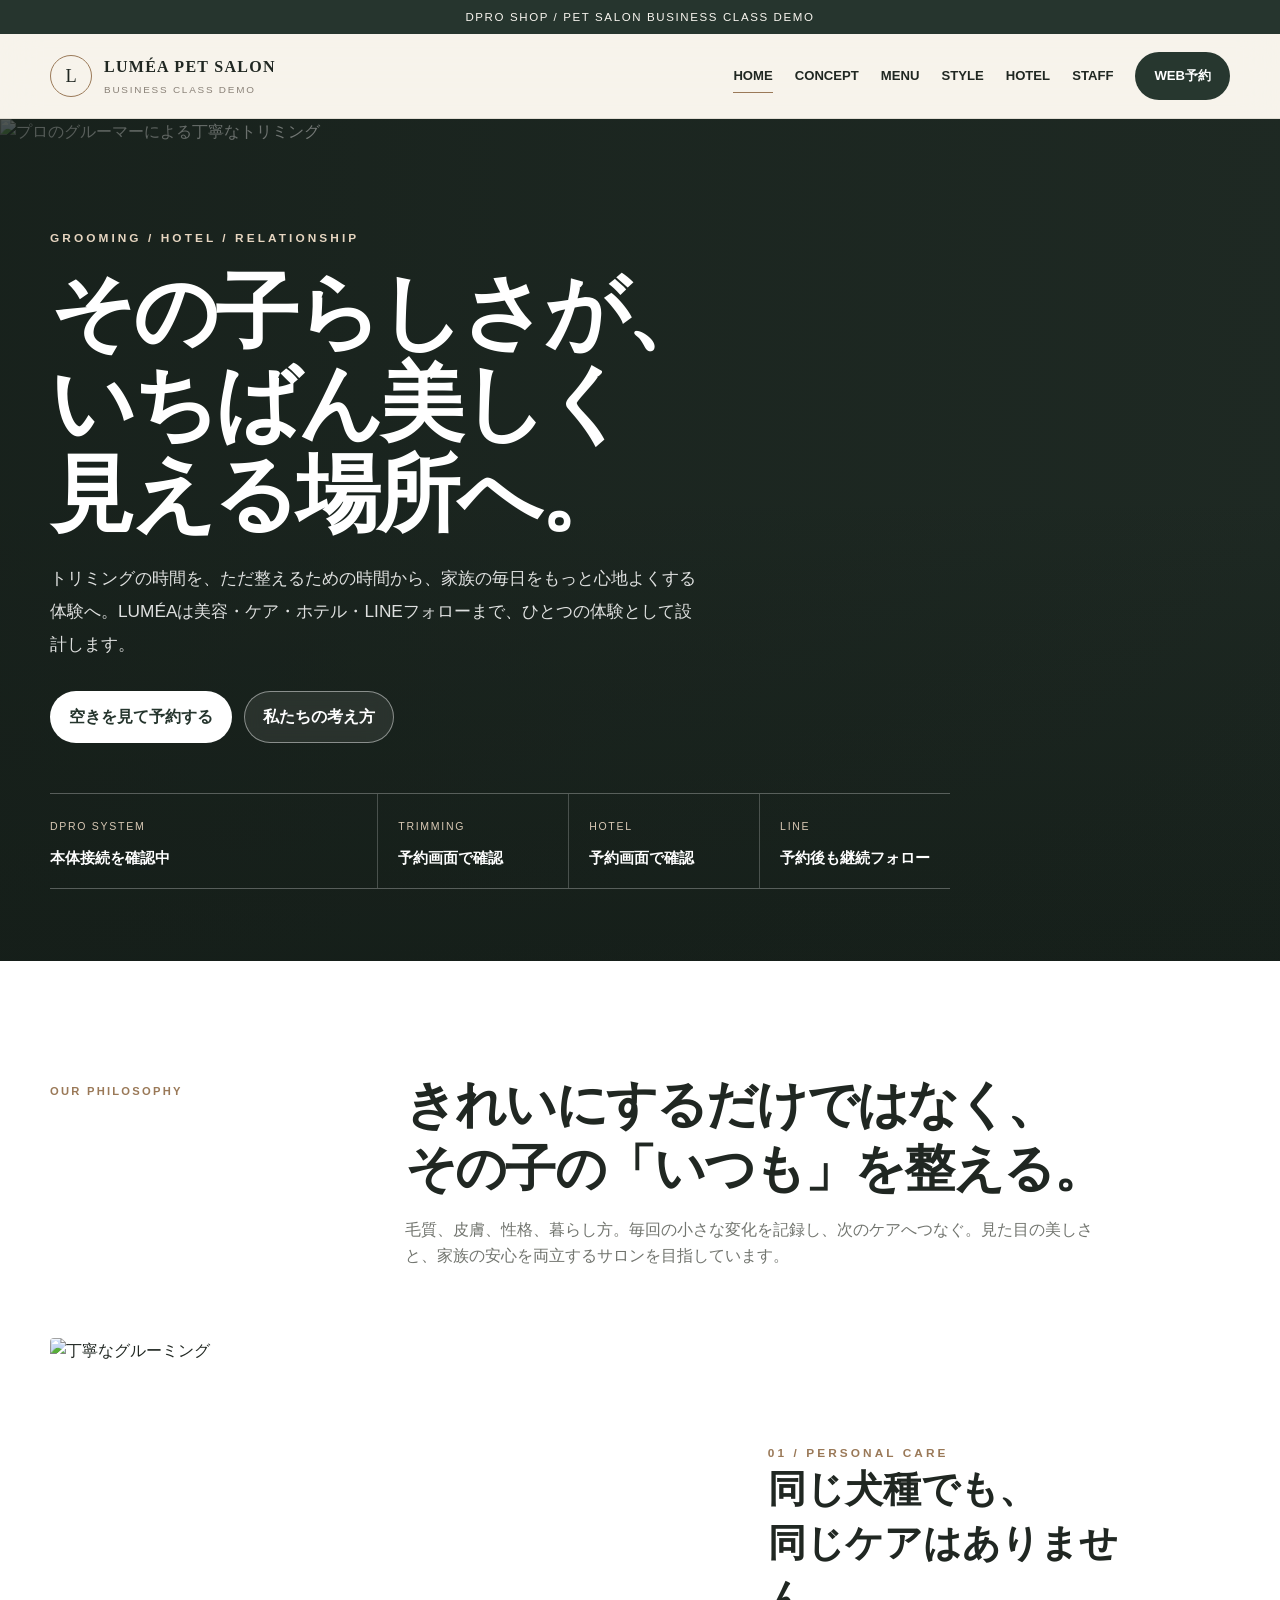
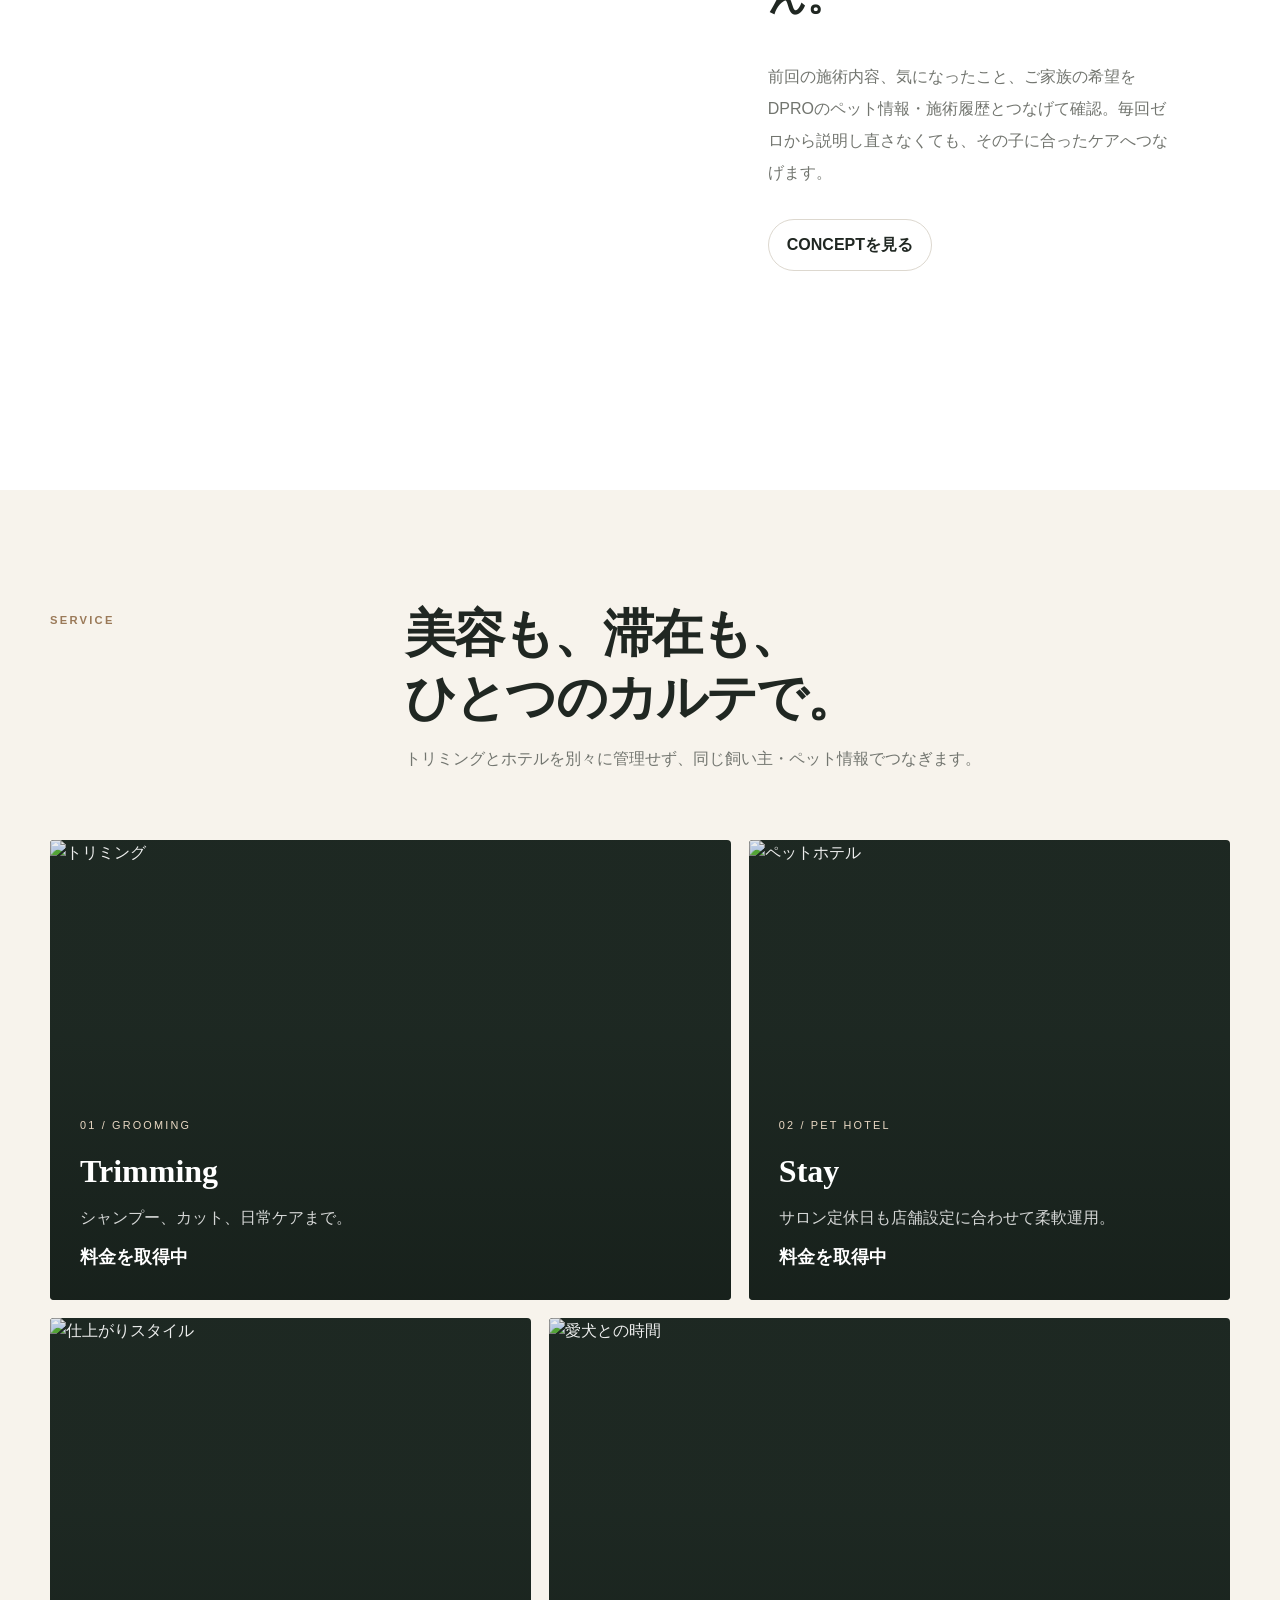
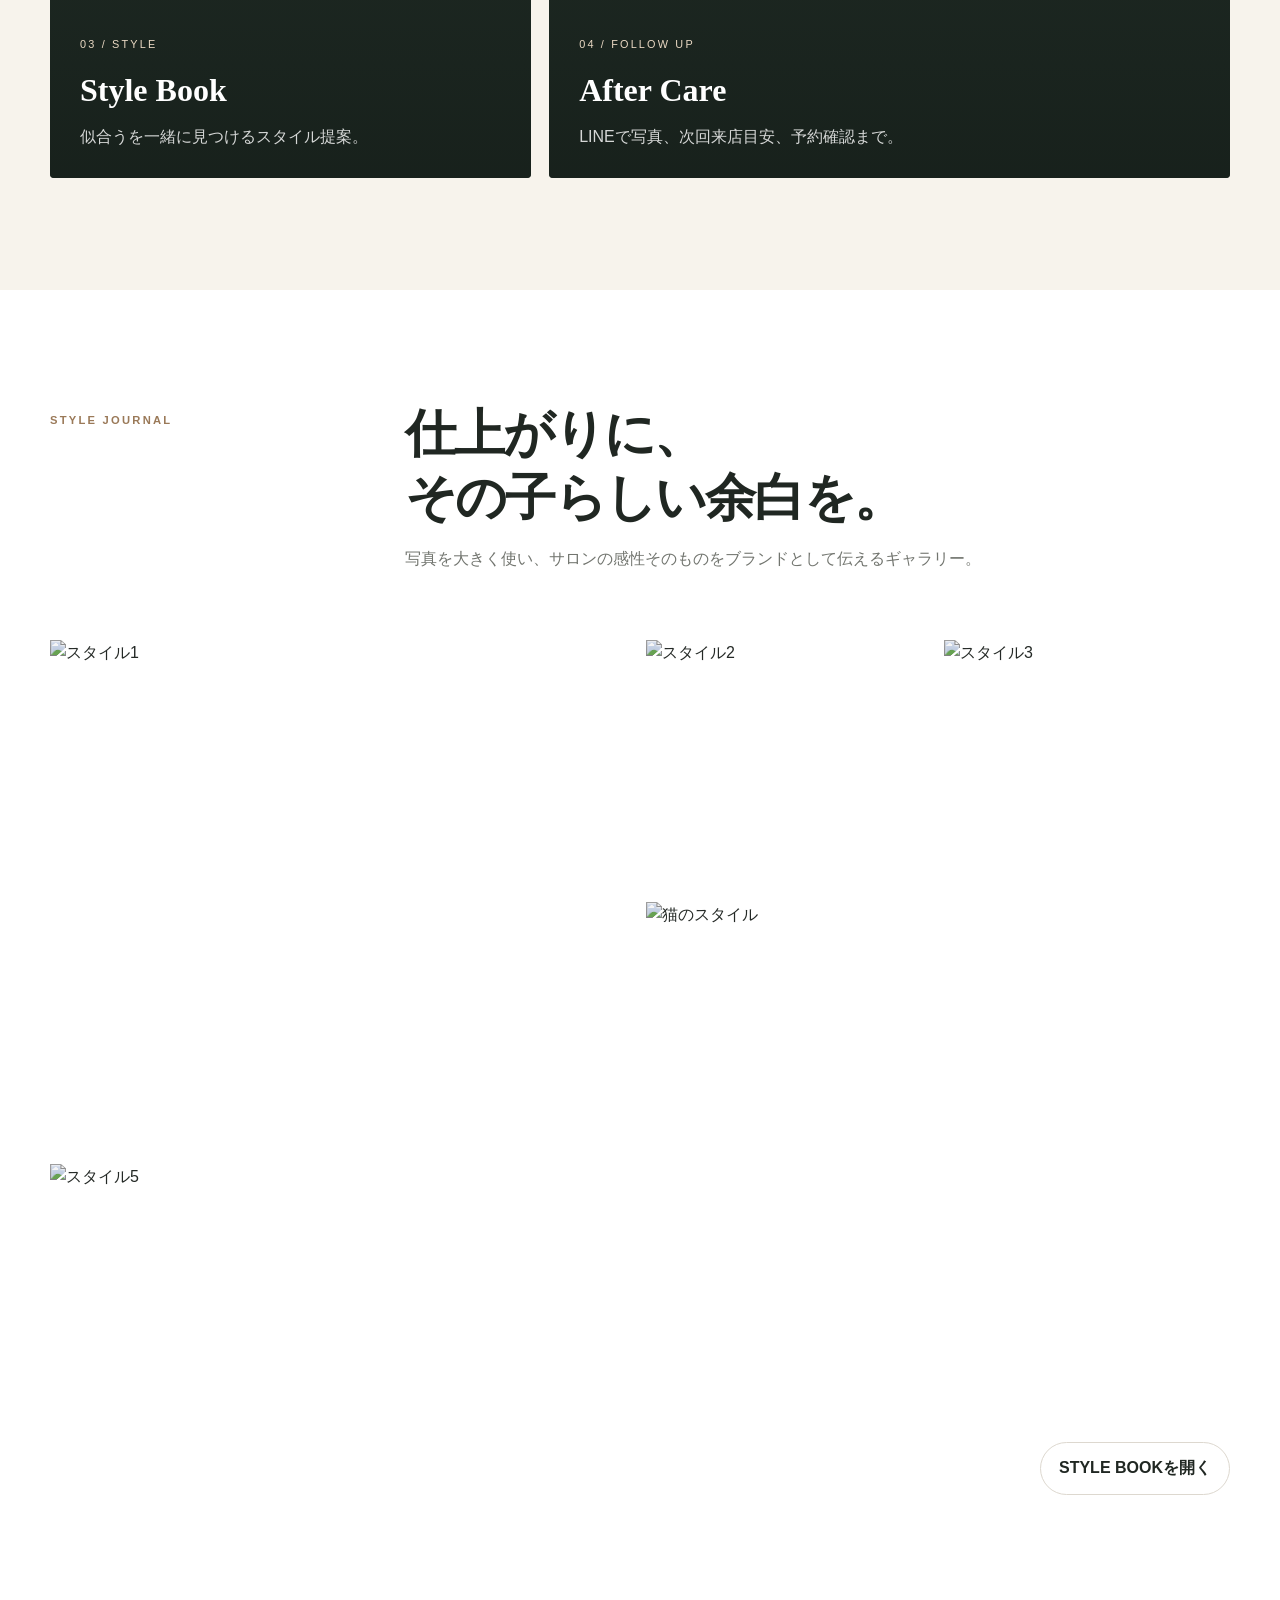
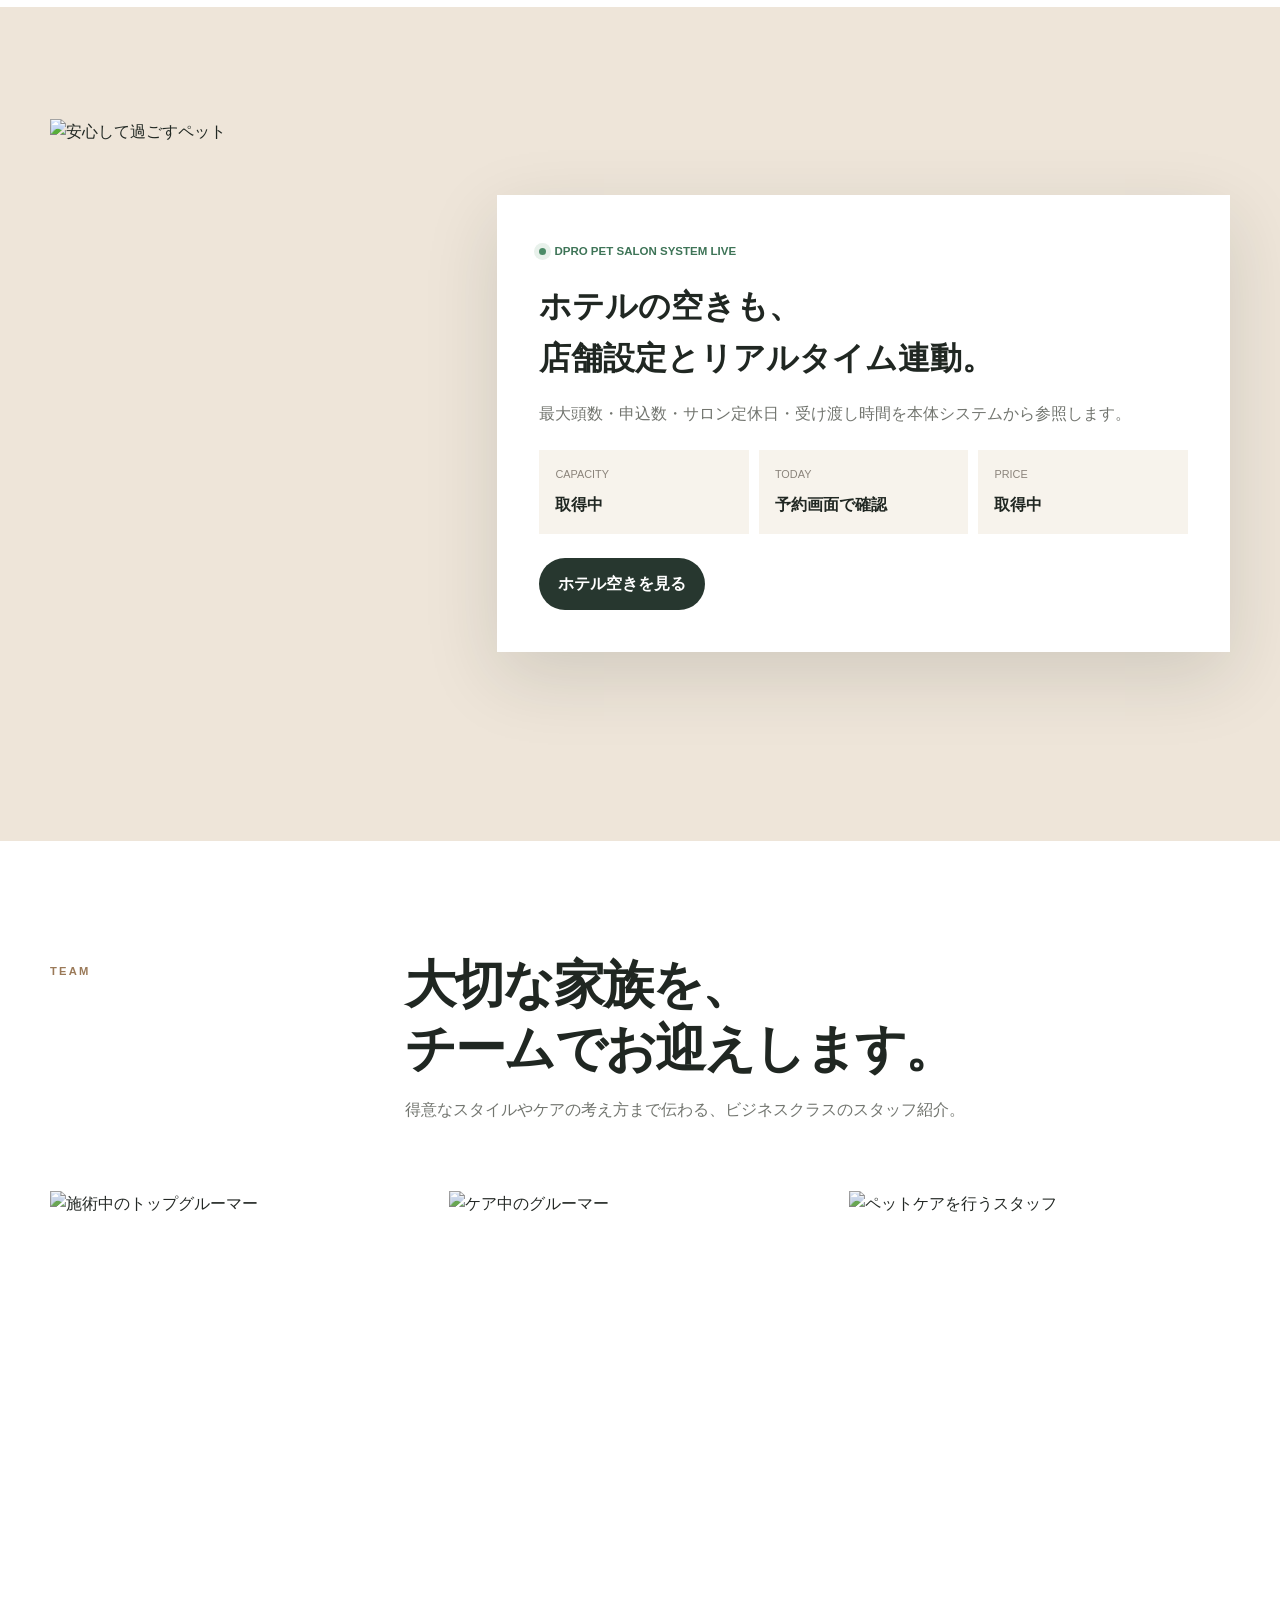
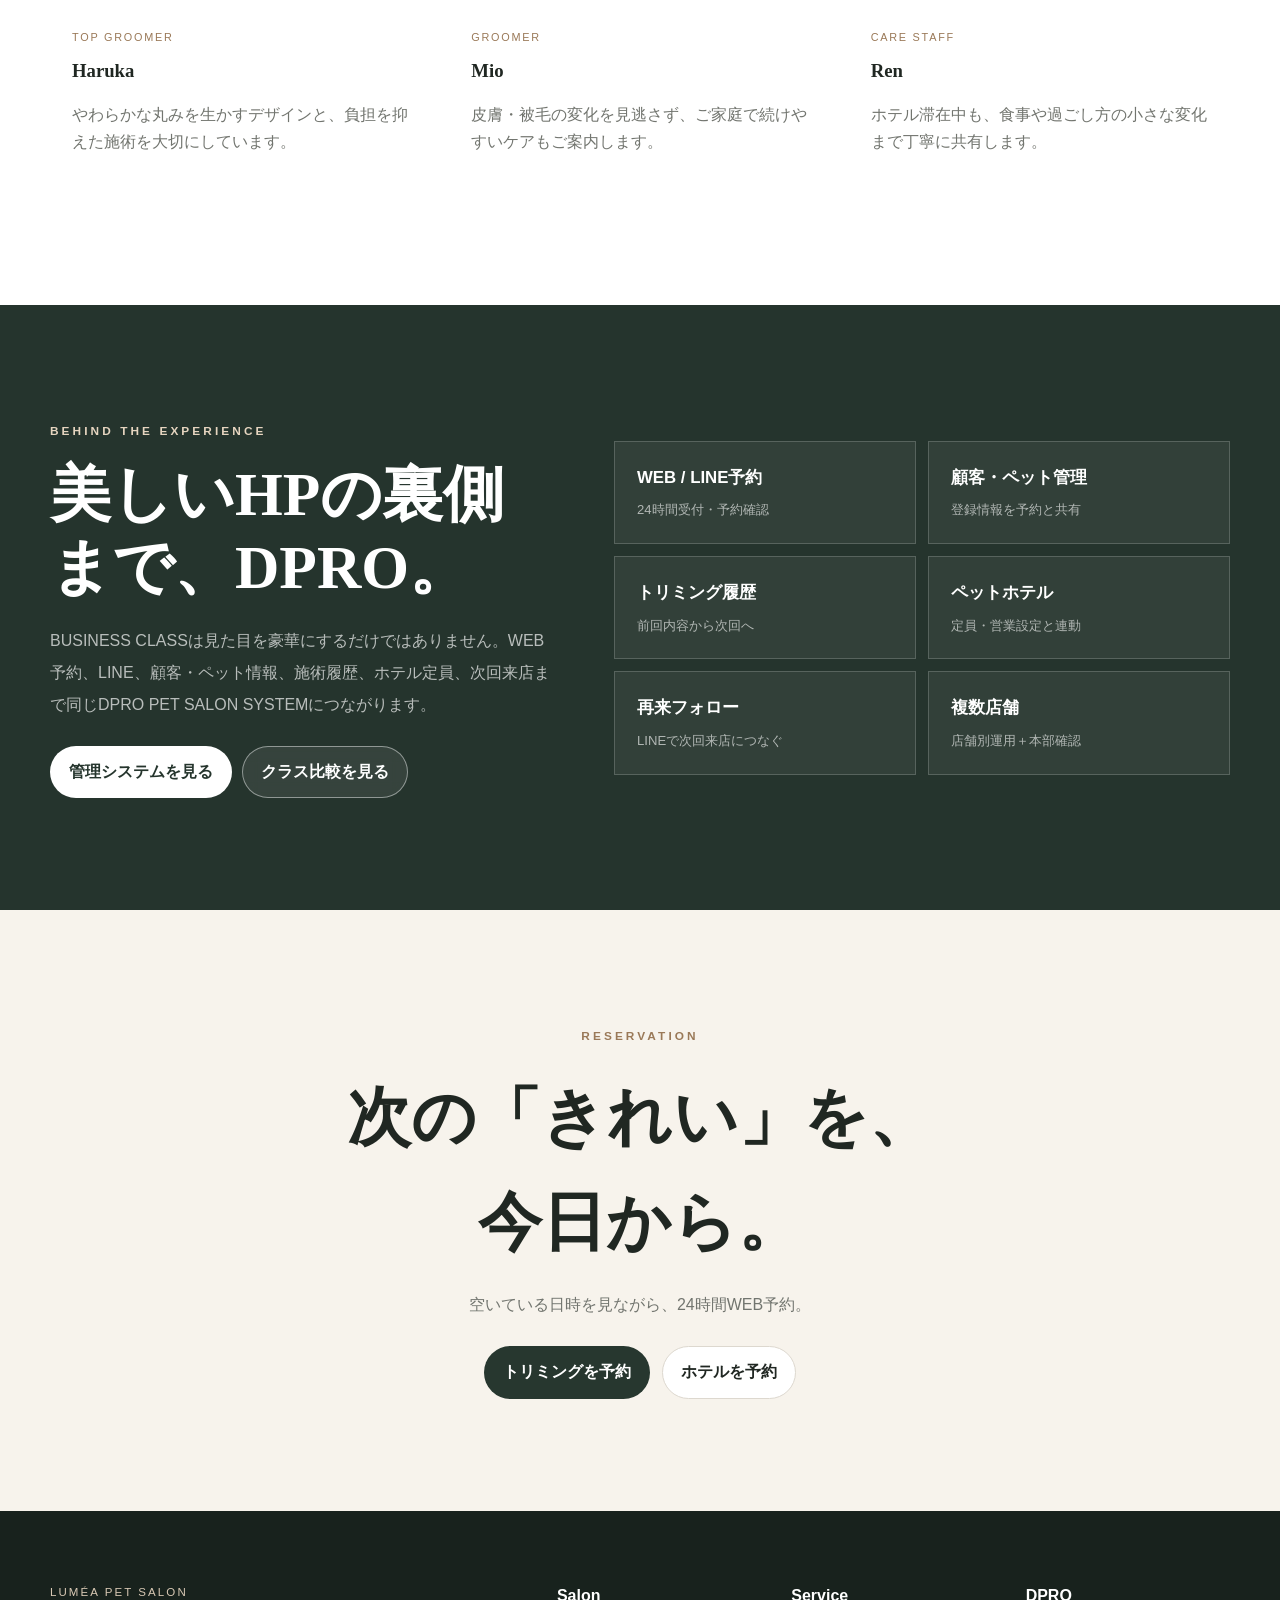
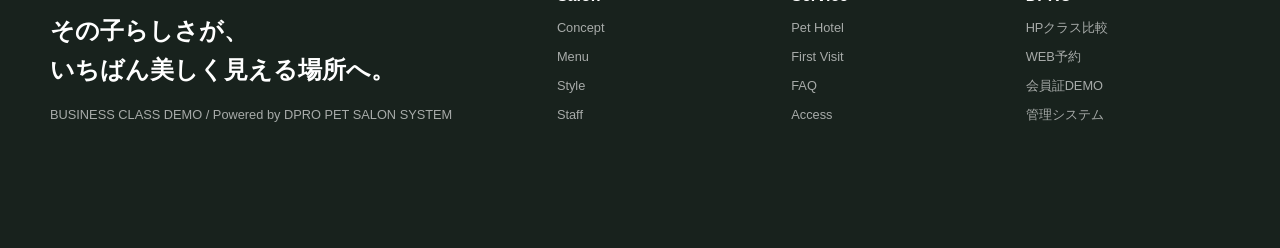
==== commit 348771a2: "Add files via upload" ====
--- a/index.html
+++ b/index.html
@@ -1,24 +1,24 @@
-<!doctype html><html lang="ja"><head><meta charset="utf-8"><meta name="viewport" content="width=device-width,initial-scale=1"><meta name="description" content="DPRO SHOPのPET SALON BUSINESS CLASS HPデモ。ブランド設計とDPROシステム連携を両立。"><title>LUMÉA PET SALON | BUSINESS CLASS DEMO</title><link rel="stylesheet" href="styles.css?v=1000"></head><body class="business-site"><div class="biz-topline">DPRO SHOP / PET SALON BUSINESS CLASS DEMO</div>
+<!doctype html><html lang="ja"><head><meta charset="utf-8"><meta name="viewport" content="width=device-width,initial-scale=1"><meta name="description" content="DPRO SHOPのPET SALON BUSINESS CLASS HPデモ。ブランド設計とDPROシステム連携を両立。"><title>LUMÉA PET SALON | BUSINESS CLASS DEMO</title><link rel="stylesheet" href="styles.css?v=1010"></head><body class="business-site"><div class="biz-topline">DPRO SHOP / PET SALON BUSINESS CLASS DEMO</div>
 <header class="biz-header"><div class="container biz-header-inner">
 <a class="biz-logo" href="index.html"><span class="biz-logo-mark">L</span><span class="biz-logo-text"><strong>LUMÉA PET SALON</strong><small>BUSINESS CLASS DEMO</small></span></a>
 <nav class="biz-nav" id="bizNav"><a class="active" href="index.html">HOME</a><a class="" href="concept.html">CONCEPT</a><a class="" href="menu.html">MENU</a><a class="" href="gallery.html">STYLE</a><a class="" href="hotel.html">HOTEL</a><a class="" href="staff.html">STAFF</a><a href="reserve.html?type=trim&demo=1" class="btn btn-primary">WEB予約</a></nav>
 <button class="biz-menu-toggle" id="bizMenuToggle" aria-label="メニューを開く">☰</button>
 </div></header><main>
-<section class="biz-hero"><div class="biz-hero-media"><img src="https://images.unsplash.com/photo-1518717758536-85ae29035b6d?auto=format&fit=crop&w=2200&q=90" alt="上質なサロンでくつろぐ犬"></div><div class="container biz-hero-inner"><div class="biz-kicker">GROOMING / HOTEL / RELATIONSHIP</div><h1>その子らしさが、<br>いちばん美しく<br>見える場所へ。</h1><p class="biz-hero-lead">トリミングの時間を、ただ整えるための時間から、家族の毎日をもっと心地よくする体験へ。LUMÉAは美容・ケア・ホテル・LINEフォローまで、ひとつの体験として設計します。</p><div class="biz-hero-actions"><a class="btn biz-btn-light" href="reserve.html?type=trim&demo=1">空きを見て予約する</a><a class="btn biz-btn-glass" href="concept.html">私たちの考え方</a></div><div class="biz-hero-live"><div><span class="biz-live-label">DPRO SYSTEM</span><span class="biz-live-value" data-system-sync>本体システム接続確認中</span></div><div><span class="biz-live-label">TRIMMING</span><span class="biz-live-value" data-live-next-trim>空き確認中</span></div><div><span class="biz-live-label">HOTEL</span><span class="biz-live-value" data-live-hotel>空室確認中</span></div><div><span class="biz-live-label">LINE</span><span class="biz-live-value">予約後も継続フォロー</span></div></div></div></section>
-<section class="biz-section white"><div class="container"><div class="biz-section-head reveal"><div class="label">OUR PHILOSOPHY</div><div><h2>きれいにするだけではなく、<br>その子の「いつも」を整える。</h2><p>毛質、皮膚、性格、暮らし方。毎回の小さな変化を記録し、次のケアへつなぐ。見た目の美しさと、家族の安心を両立するサロンを目指しています。</p></div></div><div class="biz-editorial reveal"><div class="biz-editorial-photo"><img src="https://images.unsplash.com/photo-1516734212186-a967f81ad0d7?auto=format&fit=crop&w=1500&q=88" alt="丁寧なグルーミング"></div><div class="biz-editorial-copy"><span class="biz-kicker" style="color:#9a7958">01 / PERSONAL CARE</span><h3>同じ犬種でも、<br>同じケアはありません。</h3><p>前回の施術内容、気になったこと、ご家族の希望をDPROのペット情報・施術履歴とつなげて確認。毎回ゼロから説明し直さなくても、その子に合ったケアへつなげます。</p><a href="concept.html" class="btn btn-secondary" style="align-self:flex-start;margin-top:14px">CONCEPTを見る</a></div></div></div></section>
+<section class="biz-hero"><div class="biz-hero-media"><img src="https://images.pexels.com/photos/6816844/pexels-photo-6816844.jpeg?auto=compress&cs=tinysrgb&w=2200" alt="プロのグルーマーによる丁寧なトリミング"></div><div class="container biz-hero-inner"><div class="biz-kicker">GROOMING / HOTEL / RELATIONSHIP</div><h1>その子らしさが、<br>いちばん美しく<br>見える場所へ。</h1><p class="biz-hero-lead">トリミングの時間を、ただ整えるための時間から、家族の毎日をもっと心地よくする体験へ。LUMÉAは美容・ケア・ホテル・LINEフォローまで、ひとつの体験として設計します。</p><div class="biz-hero-actions"><a class="btn biz-btn-light" href="reserve.html?type=trim&demo=1">空きを見て予約する</a><a class="btn biz-btn-glass" href="concept.html">私たちの考え方</a></div><div class="biz-hero-live"><div><span class="biz-live-label">DPRO SYSTEM</span><span class="biz-live-value" data-system-sync>本体システム接続確認中</span></div><div><span class="biz-live-label">TRIMMING</span><span class="biz-live-value" data-live-next-trim>空き確認中</span></div><div><span class="biz-live-label">HOTEL</span><span class="biz-live-value" data-live-hotel>空室確認中</span></div><div><span class="biz-live-label">LINE</span><span class="biz-live-value">予約後も継続フォロー</span></div></div></div></section>
+<section class="biz-section white"><div class="container"><div class="biz-section-head reveal"><div class="label">OUR PHILOSOPHY</div><div><h2>きれいにするだけではなく、<br>その子の「いつも」を整える。</h2><p>毛質、皮膚、性格、暮らし方。毎回の小さな変化を記録し、次のケアへつなぐ。見た目の美しさと、家族の安心を両立するサロンを目指しています。</p></div></div><div class="biz-editorial reveal"><div class="biz-editorial-photo"><img src="https://images.pexels.com/photos/19145895/pexels-photo-19145895.jpeg?auto=compress&cs=tinysrgb&w=1600" alt="丁寧なグルーミング"></div><div class="biz-editorial-copy"><span class="biz-kicker" style="color:#9a7958">01 / PERSONAL CARE</span><h3>同じ犬種でも、<br>同じケアはありません。</h3><p>前回の施術内容、気になったこと、ご家族の希望をDPROのペット情報・施術履歴とつなげて確認。毎回ゼロから説明し直さなくても、その子に合ったケアへつなげます。</p><a href="concept.html" class="btn btn-secondary" style="align-self:flex-start;margin-top:14px">CONCEPTを見る</a></div></div></div></section>
 <section class="biz-section"><div class="container"><div class="biz-section-head reveal"><div class="label">SERVICE</div><div><h2>美容も、滞在も、<br>ひとつのカルテで。</h2><p>トリミングとホテルを別々に管理せず、同じ飼い主・ペット情報でつなぎます。</p></div></div><div class="biz-service-grid">
-<a class="biz-service-card reveal" href="menu.html"><img src="https://images.unsplash.com/photo-1591946614720-90a587da4a36?auto=format&fit=crop&w=1500&q=88" alt="トリミング"><div class="biz-service-content"><span class="num">01 / GROOMING</span><h3>Trimming</h3><p>シャンプー、カット、日常ケアまで。</p><div class="biz-price" data-live-shampoo-price>料金を取得中</div></div></a>
-<a class="biz-service-card reveal" href="hotel.html"><img src="https://images.unsplash.com/photo-1548199973-03cce0bbc87b?auto=format&fit=crop&w=1300&q=88" alt="ペットホテル"><div class="biz-service-content"><span class="num">02 / PET HOTEL</span><h3>Stay</h3><p>サロン定休日も店舗設定に合わせて柔軟運用。</p><div class="biz-price" data-live-hotel-price>料金を取得中</div></div></a>
+<a class="biz-service-card reveal" href="menu.html"><img src="https://images.pexels.com/photos/19145885/pexels-photo-19145885.jpeg?auto=compress&cs=tinysrgb&w=1500" alt="トリミング"><div class="biz-service-content"><span class="num">01 / GROOMING</span><h3>Trimming</h3><p>シャンプー、カット、日常ケアまで。</p><div class="biz-price" data-live-shampoo-price>料金を取得中</div></div></a>
+<a class="biz-service-card reveal" href="hotel.html"><img src="https://images.pexels.com/photos/19145893/pexels-photo-19145893.jpeg?auto=compress&cs=tinysrgb&w=1500" alt="ペットホテル"><div class="biz-service-content"><span class="num">02 / PET HOTEL</span><h3>Stay</h3><p>サロン定休日も店舗設定に合わせて柔軟運用。</p><div class="biz-price" data-live-hotel-price>料金を取得中</div></div></a>
 <a class="biz-service-card reveal" href="gallery.html"><img src="https://images.unsplash.com/photo-1583511655857-d19b40a7a54e?auto=format&fit=crop&w=1300&q=88" alt="仕上がりスタイル"><div class="biz-service-content"><span class="num">03 / STYLE</span><h3>Style Book</h3><p>似合うを一緒に見つけるスタイル提案。</p></div></a>
 <a class="biz-service-card reveal" href="first.html"><img src="https://images.unsplash.com/photo-1558788353-f76d92427f16?auto=format&fit=crop&w=1600&q=88" alt="愛犬との時間"><div class="biz-service-content"><span class="num">04 / FOLLOW UP</span><h3>After Care</h3><p>LINEで写真、次回来店目安、予約確認まで。</p></div></a>
 </div></div></section>
-<section class="biz-section white"><div class="container"><div class="biz-section-head reveal"><div class="label">STYLE JOURNAL</div><div><h2>仕上がりに、<br>その子らしい余白を。</h2><p>写真を大きく使い、サロンの感性そのものをブランドとして伝えるギャラリー。</p></div></div><div class="biz-gallery reveal"><figure><img src="https://images.unsplash.com/photo-1517849845537-4d257902454a?auto=format&fit=crop&w=1400&q=88" alt="スタイル1"></figure><figure><img src="https://images.unsplash.com/photo-1543466835-00a7907e9de1?auto=format&fit=crop&w=900&q=88" alt="スタイル2"></figure><figure><img src="https://images.unsplash.com/photo-1537151625747-768eb6cf92b2?auto=format&fit=crop&w=900&q=88" alt="スタイル3"></figure><figure><img src="https://images.unsplash.com/photo-1574158622682-e40e69881006?auto=format&fit=crop&w=1200&q=88" alt="猫のスタイル"></figure><figure><img src="https://images.unsplash.com/photo-1530281700549-e82e7bf110d6?auto=format&fit=crop&w=900&q=88" alt="スタイル5"></figure></div><div style="margin-top:28px;text-align:right"><a href="gallery.html" class="btn btn-secondary">STYLE BOOKを開く</a></div></div></section>
+<section class="biz-section white"><div class="container"><div class="biz-section-head reveal"><div class="label">STYLE JOURNAL</div><div><h2>仕上がりに、<br>その子らしい余白を。</h2><p>写真を大きく使い、サロンの感性そのものをブランドとして伝えるギャラリー。</p></div></div><div class="biz-gallery reveal"><figure><img src="https://images.pexels.com/photos/6816863/pexels-photo-6816863.jpeg?auto=compress&cs=tinysrgb&w=1400" alt="スタイル1"></figure><figure><img src="https://images.pexels.com/photos/19145877/pexels-photo-19145877.jpeg?auto=compress&cs=tinysrgb&w=1000" alt="スタイル2"></figure><figure><img src="https://images.pexels.com/photos/19145886/pexels-photo-19145886.jpeg?auto=compress&cs=tinysrgb&w=1000" alt="スタイル3"></figure><figure><img src="https://images.pexels.com/photos/6131095/pexels-photo-6131095.jpeg?auto=compress&cs=tinysrgb&w=1200" alt="猫のスタイル"></figure><figure><img src="https://images.pexels.com/photos/6816841/pexels-photo-6816841.jpeg?auto=compress&cs=tinysrgb&w=1000" alt="スタイル5"></figure></div><div style="margin-top:28px;text-align:right"><a href="gallery.html" class="btn btn-secondary">STYLE BOOKを開く</a></div></div></section>
 <section class="biz-section sand"><div class="container biz-hotel-grid"><div class="biz-hotel-photo reveal"><img src="https://images.unsplash.com/photo-1554692936-82776f9406c5?auto=format&fit=crop&w=1400&q=88" alt="安心して過ごすペット"></div><div class="biz-live-panel reveal"><span class="sync">DPRO PET SALON SYSTEM LIVE</span><h3>ホテルの空きも、<br>店舗設定とリアルタイム連動。</h3><p class="muted">最大頭数・申込数・サロン定休日・受け渡し時間を本体システムから参照します。</p><div class="biz-live-boxes"><div class="biz-live-box"><small>CAPACITY</small><strong data-live-hotel-capacity>取得中</strong></div><div class="biz-live-box"><small>TODAY</small><strong data-live-hotel>取得中</strong></div><div class="biz-live-box"><small>PRICE</small><strong data-live-hotel-price>取得中</strong></div></div><a class="btn btn-primary" style="margin-top:24px" href="reserve.html?type=hotel&demo=1">ホテル空きを見る</a></div></div></section>
-<section class="biz-section white"><div class="container"><div class="biz-section-head reveal"><div class="label">TEAM</div><div><h2>大切な家族を、<br>チームでお迎えします。</h2><p>得意なスタイルやケアの考え方まで伝わる、ビジネスクラスのスタッフ紹介。</p></div></div><div class="biz-staff-grid"><article class="biz-staff reveal"><img src="https://images.unsplash.com/photo-1551836022-d5d88e9218df?auto=format&fit=crop&w=900&q=86" alt="スタイリスト"><div class="biz-staff-copy"><small>TOP GROOMER</small><h3>Haruka</h3><p class="muted">やわらかな丸みを生かすデザインと、負担を抑えた施術を大切にしています。</p></div></article><article class="biz-staff reveal"><img src="https://images.unsplash.com/photo-1551836022-4c4c79ecde51?auto=format&fit=crop&w=900&q=86" alt="グルーマー"><div class="biz-staff-copy"><small>GROOMER</small><h3>Mio</h3><p class="muted">皮膚・被毛の変化を見逃さず、ご家庭で続けやすいケアもご案内します。</p></div></article><article class="biz-staff reveal"><img src="https://images.unsplash.com/photo-1560250097-0b93528c311a?auto=format&fit=crop&w=900&q=86" alt="ホテルスタッフ"><div class="biz-staff-copy"><small>CARE STAFF</small><h3>Ren</h3><p class="muted">ホテル滞在中も、食事や過ごし方の小さな変化まで丁寧に共有します。</p></div></article></div></div></section>
+<section class="biz-section white"><div class="container"><div class="biz-section-head reveal"><div class="label">TEAM</div><div><h2>大切な家族を、<br>チームでお迎えします。</h2><p>得意なスタイルやケアの考え方まで伝わる、ビジネスクラスのスタッフ紹介。</p></div></div><div class="biz-staff-grid"><article class="biz-staff reveal"><img src="https://images.pexels.com/photos/19145885/pexels-photo-19145885.jpeg?auto=compress&cs=tinysrgb&w=1000" alt="施術中のトップグルーマー"><div class="biz-staff-copy"><small>TOP GROOMER</small><h3>Haruka</h3><p class="muted">やわらかな丸みを生かすデザインと、負担を抑えた施術を大切にしています。</p></div></article><article class="biz-staff reveal"><img src="https://images.pexels.com/photos/19145897/pexels-photo-19145897.jpeg?auto=compress&cs=tinysrgb&w=1000" alt="ケア中のグルーマー"><div class="biz-staff-copy"><small>GROOMER</small><h3>Mio</h3><p class="muted">皮膚・被毛の変化を見逃さず、ご家庭で続けやすいケアもご案内します。</p></div></article><article class="biz-staff reveal"><img src="https://images.pexels.com/photos/6131541/pexels-photo-6131541.jpeg?auto=compress&cs=tinysrgb&w=1000" alt="ペットケアを行うスタッフ"><div class="biz-staff-copy"><small>CARE STAFF</small><h3>Ren</h3><p class="muted">ホテル滞在中も、食事や過ごし方の小さな変化まで丁寧に共有します。</p></div></article></div></div></section>
 <section class="biz-section dark"><div class="container biz-system-reveal reveal"><div><span class="biz-kicker">BEHIND THE EXPERIENCE</span><h2>美しいHPの裏側まで、DPRO。</h2><p style="color:rgba(255,255,255,.68);line-height:2">BUSINESS CLASSは見た目を豪華にするだけではありません。WEB予約、LINE、顧客・ペット情報、施術履歴、ホテル定員、次回来店まで同じDPRO PET SALON SYSTEMにつながります。</p><div style="display:flex;gap:10px;flex-wrap:wrap;margin-top:25px"><a class="btn biz-btn-light" data-owner-url href="#">管理システムを見る</a><a class="btn biz-btn-glass" href="compare.html">クラス比較を見る</a></div></div><div class="biz-system-cards"><div class="biz-system-card"><strong>WEB / LINE予約</strong><span>24時間受付・予約確認</span></div><div class="biz-system-card"><strong>顧客・ペット管理</strong><span>登録情報を予約と共有</span></div><div class="biz-system-card"><strong>トリミング履歴</strong><span>前回内容から次回へ</span></div><div class="biz-system-card"><strong>ペットホテル</strong><span>定員・営業設定と連動</span></div><div class="biz-system-card"><strong>再来フォロー</strong><span>LINEで次回来店につなぐ</span></div><div class="biz-system-card"><strong>複数店舗</strong><span>店舗別運用＋本部確認</span></div></div></div></section>
 <section class="biz-section"><div class="container" style="text-align:center"><span class="biz-kicker" style="color:#9a7958">RESERVATION</span><h2 class="serif" style="font-size:clamp(2.4rem,5vw,5rem);margin:16px 0">次の「きれい」を、<br>今日から。</h2><p class="muted">空いている日時を見ながら、24時間WEB予約。</p><div style="display:flex;justify-content:center;gap:12px;flex-wrap:wrap;margin-top:28px"><a class="btn btn-primary" href="reserve.html?type=trim&demo=1">トリミングを予約</a><a class="btn btn-secondary" href="reserve.html?type=hotel&demo=1">ホテルを予約</a></div></div></section></main><footer class="biz-footer"><div class="container biz-footer-grid">
 <div><div class="footer-brand">LUMÉA PET SALON</div><h3>その子らしさが、<br>いちばん美しく見える場所へ。</h3><p>BUSINESS CLASS DEMO / Powered by DPRO PET SALON SYSTEM</p></div>
 <div><strong>Salon</strong><a href="concept.html">Concept</a><a href="menu.html">Menu</a><a href="gallery.html">Style</a><a href="staff.html">Staff</a></div>
 <div><strong>Service</strong><a href="hotel.html">Pet Hotel</a><a href="first.html">First Visit</a><a href="faq.html">FAQ</a><a href="access.html">Access</a></div>
 <div><strong>DPRO</strong><a href="compare.html">HPクラス比較</a><a href="reserve.html?type=trim&demo=1">WEB予約</a><a data-member-url href="#">会員証DEMO</a><a data-owner-url href="#">管理システム</a></div>
-</div></footer><div class="mobile-booking-bar"><a class="btn btn-secondary" href="hotel.html">ホテル</a><a class="btn btn-primary" href="reserve.html?type=trim&demo=1">WEB予約</a></div><script src="config.js?v=1000"></script><script src="booking-core.js?v=1000"></script><script src="app.js?v=1000"></script></body></html>+</div></footer><div class="mobile-booking-bar"><a class="btn btn-secondary" href="hotel.html">ホテル</a><a class="btn btn-primary" href="reserve.html?type=trim&demo=1">WEB予約</a></div><script src="config.js?v=1010"></script><script src="booking-core.js?v=1010"></script><script src="app.js?v=1010"></script></body></html>
--- a/styles.css
+++ b/styles.css
@@ -204,3 +204,12 @@
 @media(max-width:980px){.biz-nav{display:none;position:absolute;left:20px;right:20px;top:82px;background:#fff;padding:18px;box-shadow:var(--shadow);flex-direction:column;align-items:stretch}.biz-nav.open{display:flex}.biz-menu-toggle{display:block}.biz-section-head,.biz-editorial,.biz-hotel-grid,.biz-system-reveal{grid-template-columns:1fr}.biz-editorial-photo{min-height:480px}.biz-live-panel{margin:0}.biz-service-card:nth-child(n){grid-column:span 6}.biz-staff-grid{grid-template-columns:1fr 1fr}.biz-footer-grid{grid-template-columns:1fr 1fr}.compare-grid{grid-template-columns:1fr}.compare-frame iframe{transform:scale(.52)}}
 @media(max-width:680px){.biz-topline{font-size:.6rem;letter-spacing:.08em}.biz-header-inner{height:70px}.biz-logo-mark{width:36px;height:36px}.biz-logo-text small{display:none}.biz-hero{min-height:780px}.biz-hero-inner{padding:82px 0 42px}.biz-hero h1{font-size:clamp(3rem,16vw,5rem)}.biz-hero-actions .btn{width:100%}.biz-hero-live{grid-template-columns:1fr 1fr}.biz-hero-live>div{padding:14px}.biz-hero-live>div+div{border-left:0;border-top:1px solid rgba(255,255,255,.18)}.biz-section{padding:78px 0}.biz-section-head{gap:14px;margin-bottom:34px}.biz-editorial-copy{padding:30px}.biz-editorial-copy h3{font-size:1.8rem}.biz-service-grid{display:grid;grid-template-columns:1fr}.biz-service-card:nth-child(n){grid-column:auto;min-height:380px}.biz-gallery{grid-template-columns:1fr 1fr;grid-auto-rows:180px}.biz-gallery figure:nth-child(n){grid-column:auto;grid-row:auto}.biz-gallery figure:nth-child(1){grid-column:1/-1;height:320px}.biz-hotel-photo,.biz-hotel-photo img{height:420px;min-height:420px}.biz-live-panel{padding:28px}.biz-live-boxes{grid-template-columns:1fr}.biz-staff-grid{grid-template-columns:1fr}.biz-system-cards{grid-template-columns:1fr}.biz-footer-grid{grid-template-columns:1fr}.biz-page-hero{padding:78px 0 54px}.biz-content{padding:60px 0 90px}.compare-frame{height:270px}.compare-frame iframe{transform:scale(.3)}.compare-table{font-size:.78rem}.compare-table th,.compare-table td{padding:11px 7px}}
 @media(prefers-reduced-motion:reduce){*{scroll-behavior:auto!important}.reveal{opacity:1;transform:none;transition:none}.biz-service-card img,.biz-gallery img{transition:none}}
+
+/* BUSINESS CLASS V1.0.1 visual polish */
+.biz-hero-media img{object-position:center 48%;filter:saturate(.72) contrast(1.04) brightness(.88)}
+.biz-gallery img{filter:saturate(.72) contrast(.96) brightness(.98)}
+.biz-staff img{filter:saturate(.72) contrast(.98);object-position:center 42%}
+.compare-sales-callout{margin:0 auto 34px;max-width:980px;padding:22px 26px;border:1px solid #d9c6ad;background:#f4ede3;display:flex;justify-content:space-between;gap:24px;align-items:center}
+.compare-sales-callout strong{font-family:'Noto Serif JP',serif;font-size:1.08rem;line-height:1.7;max-width:560px}.compare-sales-callout span{color:#756b61;line-height:1.8;max-width:360px}
+.compare-final-cta{margin-top:54px;padding:52px;background:#25342d;color:#fff;text-align:center}.compare-final-cta h2{font-size:clamp(2rem,4vw,4rem);margin:14px 0}.compare-final-cta p{max-width:760px;margin:0 auto 28px;color:rgba(255,255,255,.7);line-height:1.9}.compare-final-cta>div{display:flex;gap:12px;justify-content:center;flex-wrap:wrap}
+@media(max-width:760px){.compare-sales-callout{display:block}.compare-sales-callout span{display:block;margin-top:12px}.compare-final-cta{padding:34px 20px}}
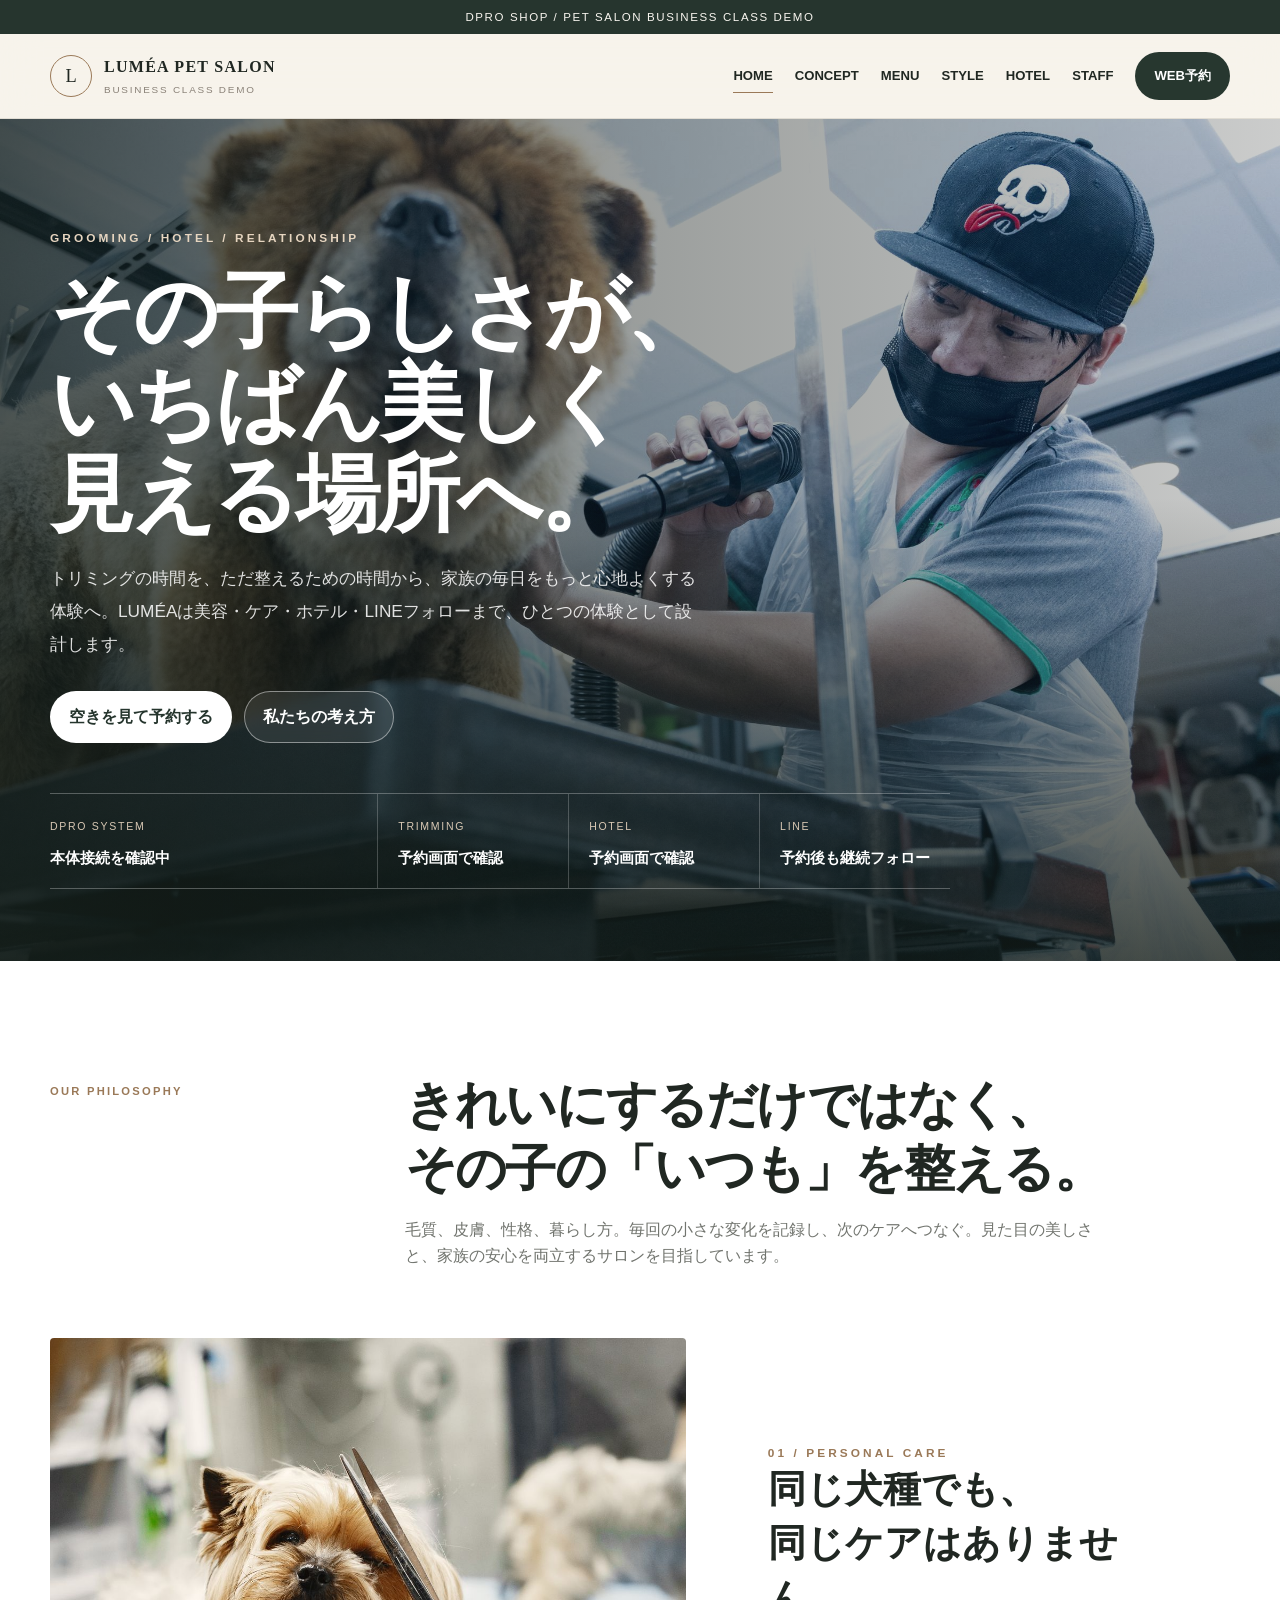
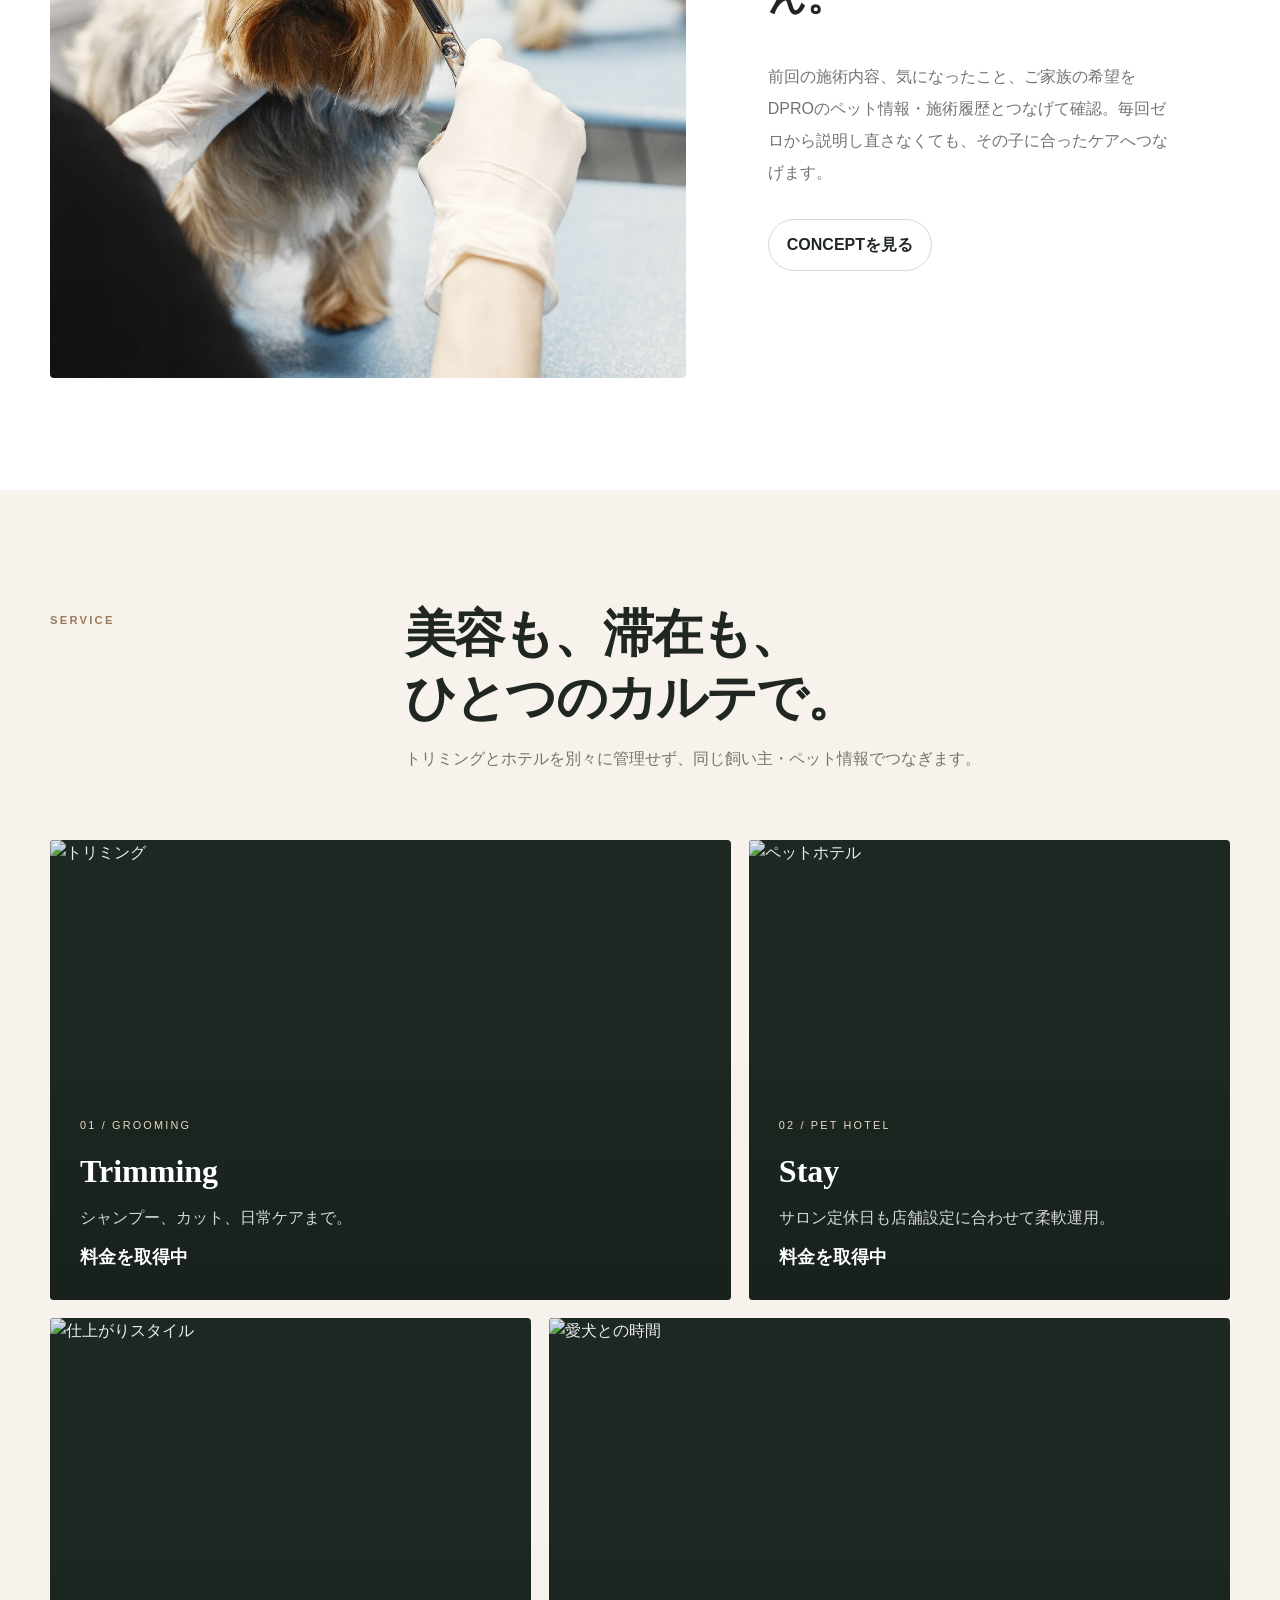
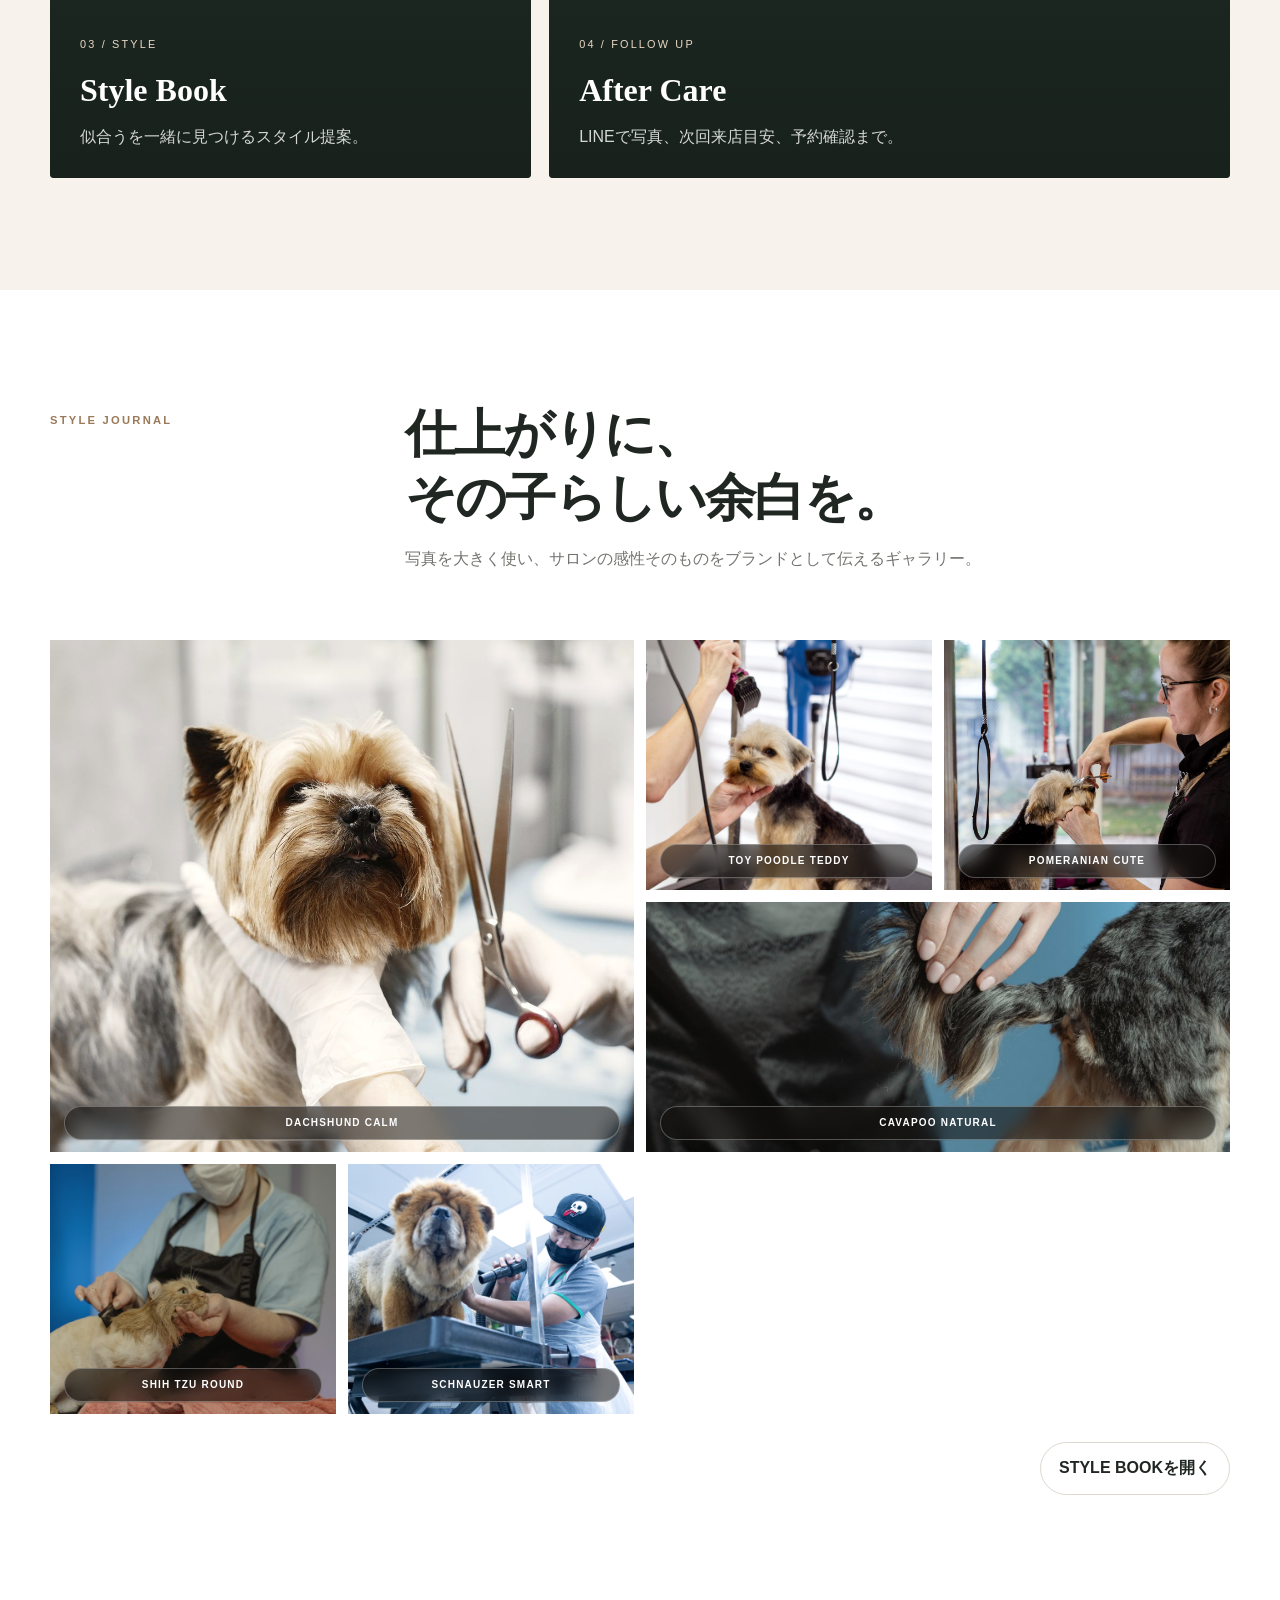
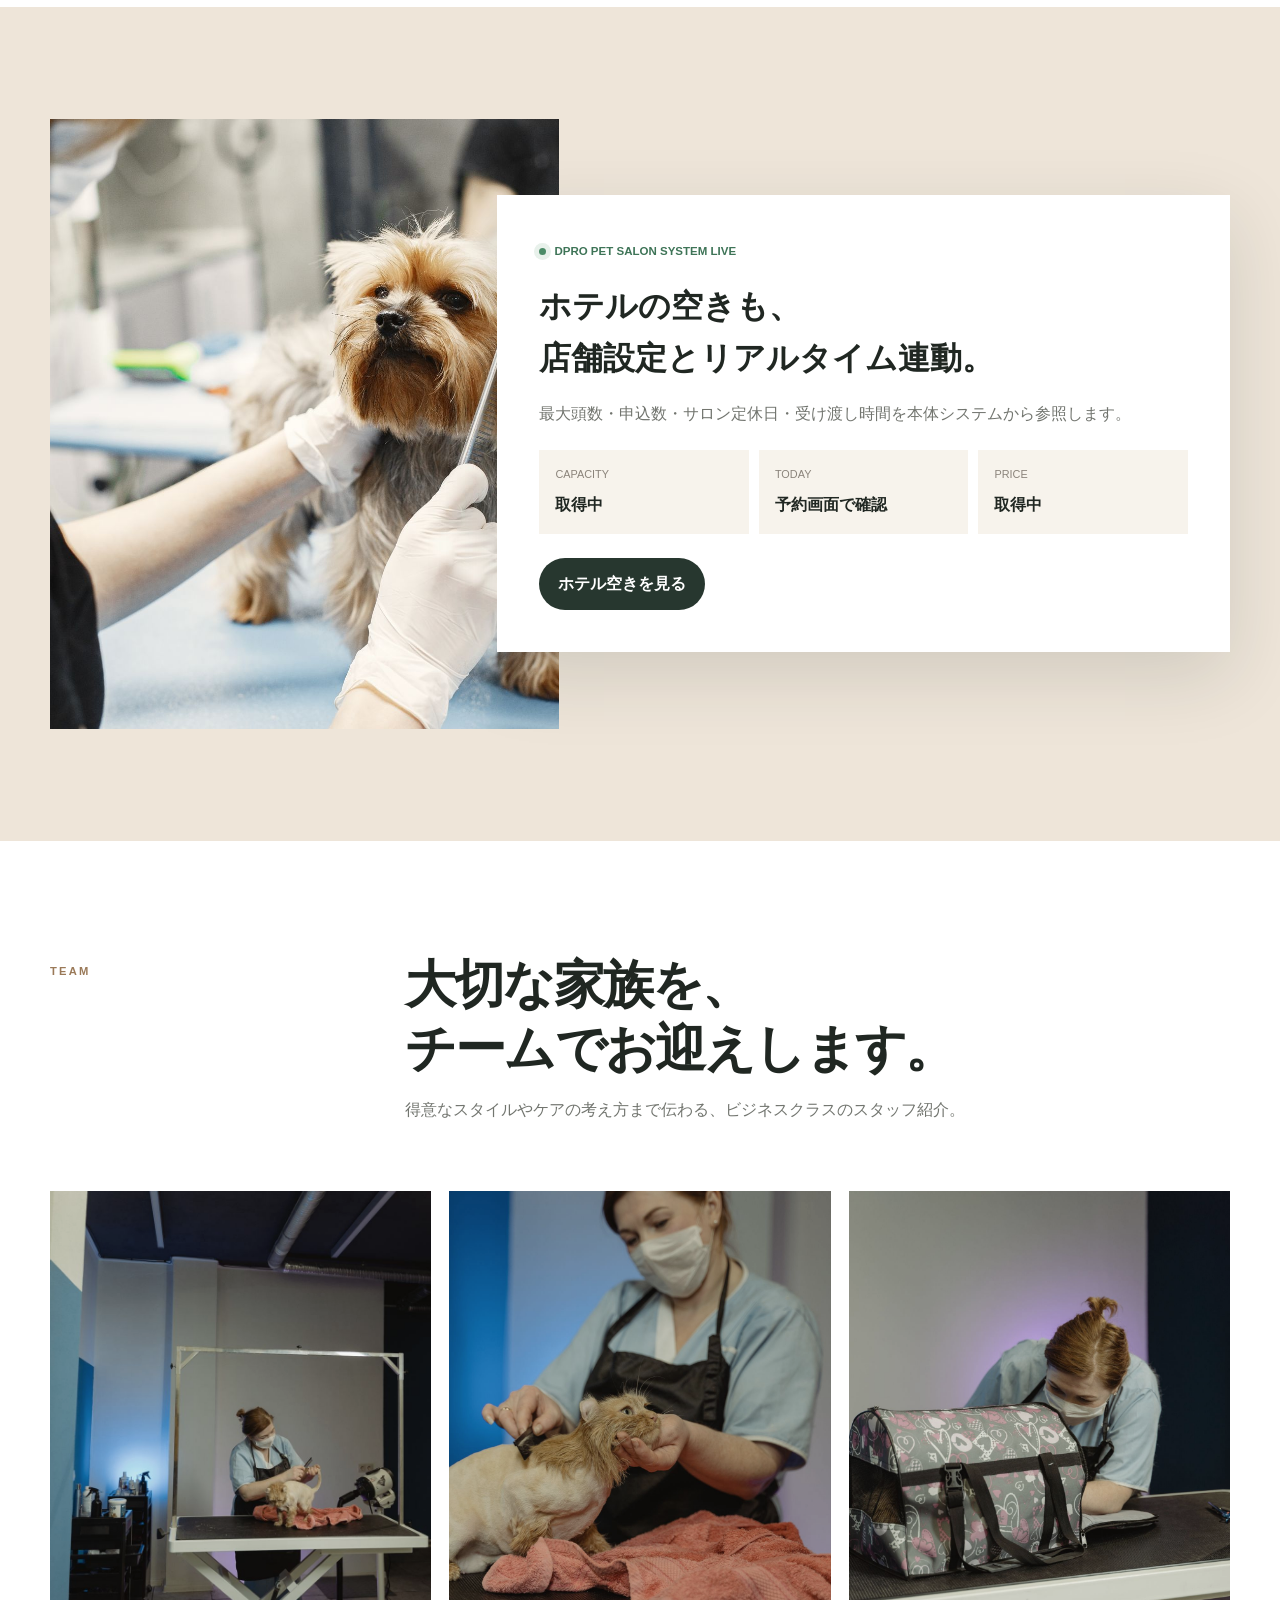
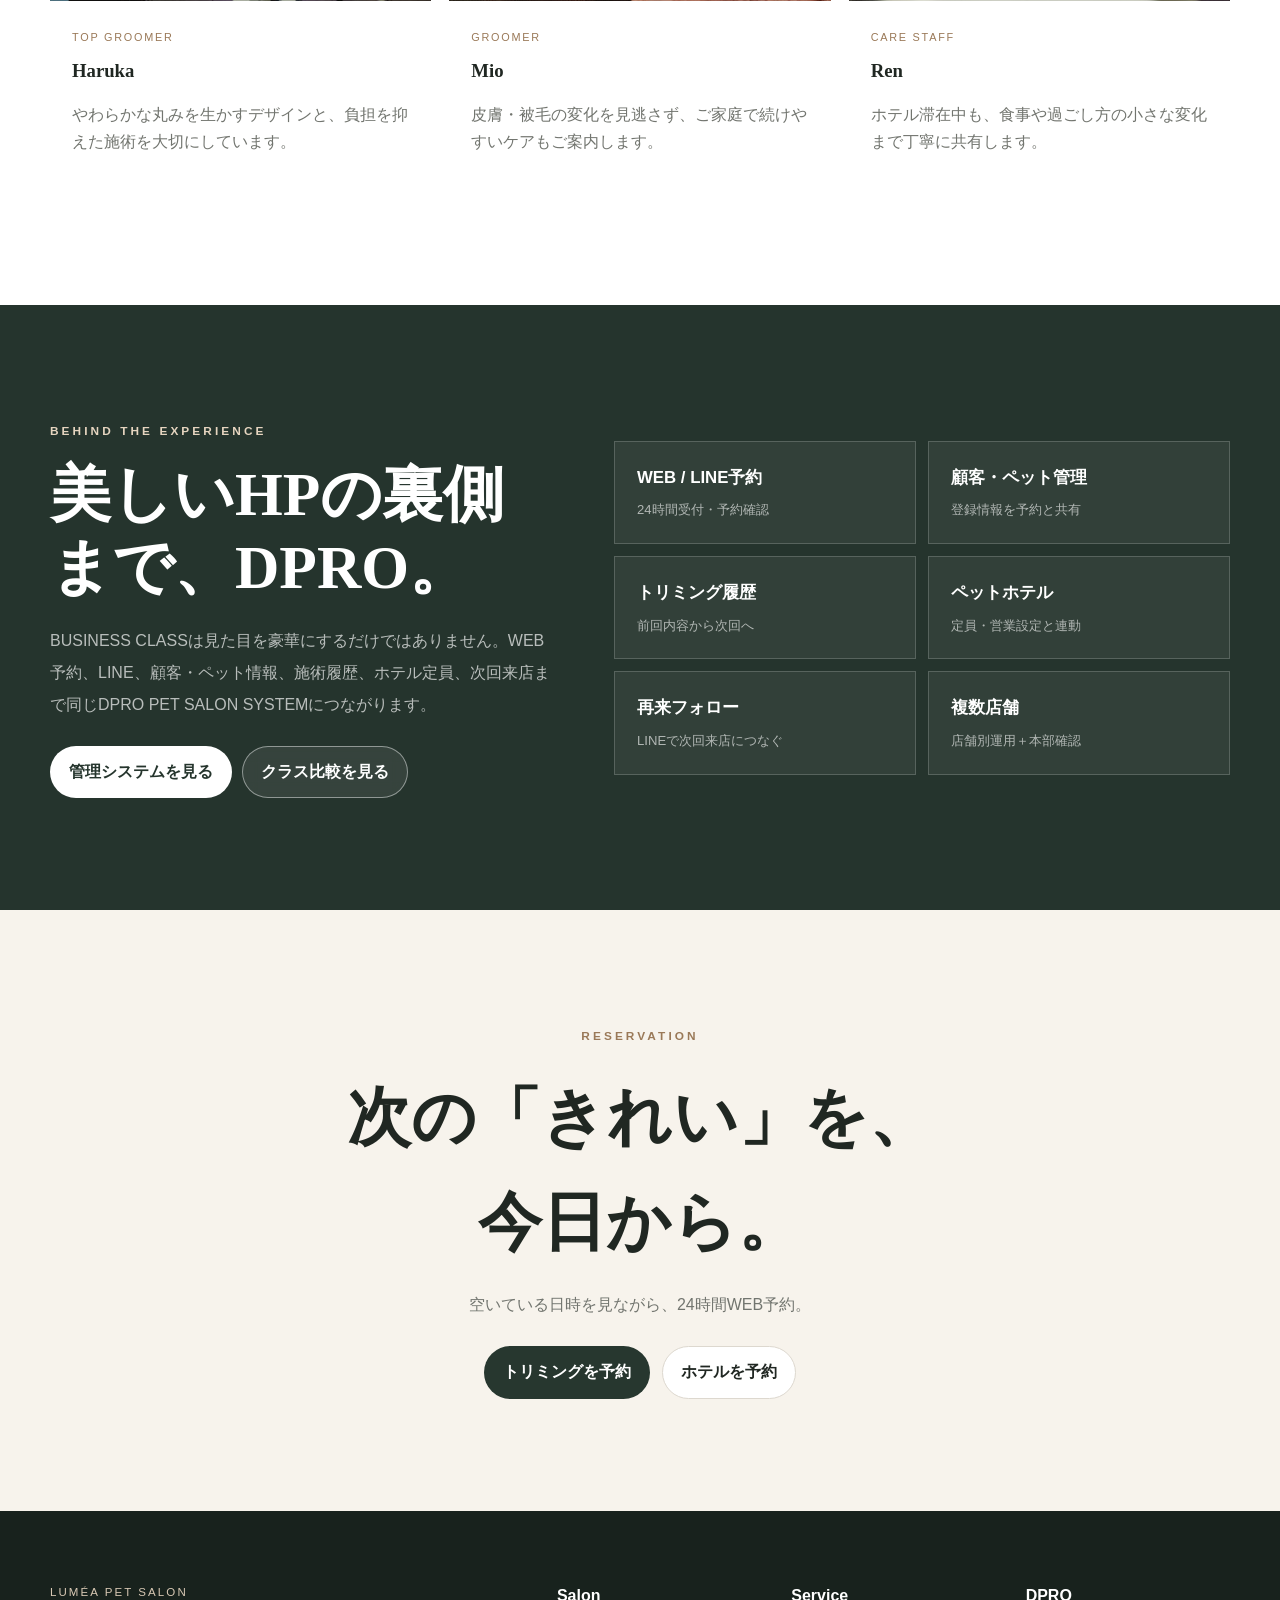
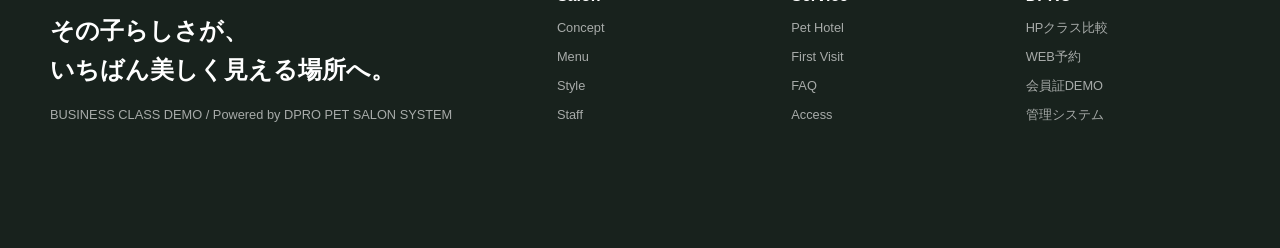
==== commit f7a5a453: "feat: BUSINESS CLASS V1.0.1 visual compare polish [BUSINESS-V1.0.1-APPLIED]" ====
--- a/index.html
+++ b/index.html
@@ -1,24 +1,31 @@
-<!doctype html><html lang="ja"><head><meta charset="utf-8"><meta name="viewport" content="width=device-width,initial-scale=1"><meta name="description" content="DPRO SHOPのPET SALON BUSINESS CLASS HPデモ。ブランド設計とDPROシステム連携を両立。"><title>LUMÉA PET SALON | BUSINESS CLASS DEMO</title><link rel="stylesheet" href="styles.css?v=1010"></head><body class="business-site"><div class="biz-topline">DPRO SHOP / PET SALON BUSINESS CLASS DEMO</div>
+<!doctype html><html lang="ja"><head><meta charset="utf-8"><meta name="viewport" content="width=device-width,initial-scale=1"><meta name="description" content="DPRO SHOPのPET SALON BUSINESS CLASS HPデモ。ブランド設計とDPROシステム連携を両立。"><title>LUMÉA PET SALON | BUSINESS CLASS DEMO</title><link rel="stylesheet" href="styles.css?v=1011"></head><body class="business-site"><div class="biz-topline">DPRO SHOP / PET SALON BUSINESS CLASS DEMO</div>
 <header class="biz-header"><div class="container biz-header-inner">
 <a class="biz-logo" href="index.html"><span class="biz-logo-mark">L</span><span class="biz-logo-text"><strong>LUMÉA PET SALON</strong><small>BUSINESS CLASS DEMO</small></span></a>
 <nav class="biz-nav" id="bizNav"><a class="active" href="index.html">HOME</a><a class="" href="concept.html">CONCEPT</a><a class="" href="menu.html">MENU</a><a class="" href="gallery.html">STYLE</a><a class="" href="hotel.html">HOTEL</a><a class="" href="staff.html">STAFF</a><a href="reserve.html?type=trim&demo=1" class="btn btn-primary">WEB予約</a></nav>
 <button class="biz-menu-toggle" id="bizMenuToggle" aria-label="メニューを開く">☰</button>
 </div></header><main>
-<section class="biz-hero"><div class="biz-hero-media"><img src="https://images.pexels.com/photos/6816844/pexels-photo-6816844.jpeg?auto=compress&cs=tinysrgb&w=2200" alt="プロのグルーマーによる丁寧なトリミング"></div><div class="container biz-hero-inner"><div class="biz-kicker">GROOMING / HOTEL / RELATIONSHIP</div><h1>その子らしさが、<br>いちばん美しく<br>見える場所へ。</h1><p class="biz-hero-lead">トリミングの時間を、ただ整えるための時間から、家族の毎日をもっと心地よくする体験へ。LUMÉAは美容・ケア・ホテル・LINEフォローまで、ひとつの体験として設計します。</p><div class="biz-hero-actions"><a class="btn biz-btn-light" href="reserve.html?type=trim&demo=1">空きを見て予約する</a><a class="btn biz-btn-glass" href="concept.html">私たちの考え方</a></div><div class="biz-hero-live"><div><span class="biz-live-label">DPRO SYSTEM</span><span class="biz-live-value" data-system-sync>本体システム接続確認中</span></div><div><span class="biz-live-label">TRIMMING</span><span class="biz-live-value" data-live-next-trim>空き確認中</span></div><div><span class="biz-live-label">HOTEL</span><span class="biz-live-value" data-live-hotel>空室確認中</span></div><div><span class="biz-live-label">LINE</span><span class="biz-live-value">予約後も継続フォロー</span></div></div></div></section>
-<section class="biz-section white"><div class="container"><div class="biz-section-head reveal"><div class="label">OUR PHILOSOPHY</div><div><h2>きれいにするだけではなく、<br>その子の「いつも」を整える。</h2><p>毛質、皮膚、性格、暮らし方。毎回の小さな変化を記録し、次のケアへつなぐ。見た目の美しさと、家族の安心を両立するサロンを目指しています。</p></div></div><div class="biz-editorial reveal"><div class="biz-editorial-photo"><img src="https://images.pexels.com/photos/19145895/pexels-photo-19145895.jpeg?auto=compress&cs=tinysrgb&w=1600" alt="丁寧なグルーミング"></div><div class="biz-editorial-copy"><span class="biz-kicker" style="color:#9a7958">01 / PERSONAL CARE</span><h3>同じ犬種でも、<br>同じケアはありません。</h3><p>前回の施術内容、気になったこと、ご家族の希望をDPROのペット情報・施術履歴とつなげて確認。毎回ゼロから説明し直さなくても、その子に合ったケアへつなげます。</p><a href="concept.html" class="btn btn-secondary" style="align-self:flex-start;margin-top:14px">CONCEPTを見る</a></div></div></div></section>
+<section class="biz-hero"><div class="biz-hero-media"><img src="hero-pet-salon-premium.jpg" alt="プロのグルーマーによる丁寧なトリミング"></div><div class="container biz-hero-inner"><div class="biz-kicker">GROOMING / HOTEL / RELATIONSHIP</div><h1>その子らしさが、<br>いちばん美しく<br>見える場所へ。</h1><p class="biz-hero-lead">トリミングの時間を、ただ整えるための時間から、家族の毎日をもっと心地よくする体験へ。LUMÉAは美容・ケア・ホテル・LINEフォローまで、ひとつの体験として設計します。</p><div class="biz-hero-actions"><a class="btn biz-btn-light" href="reserve.html?type=trim&demo=1">空きを見て予約する</a><a class="btn biz-btn-glass" href="concept.html">私たちの考え方</a></div><div class="biz-hero-live"><div><span class="biz-live-label">DPRO SYSTEM</span><span class="biz-live-value" data-system-sync>本体システム接続確認中</span></div><div><span class="biz-live-label">TRIMMING</span><span class="biz-live-value" data-live-next-trim>空き確認中</span></div><div><span class="biz-live-label">HOTEL</span><span class="biz-live-value" data-live-hotel>空室確認中</span></div><div><span class="biz-live-label">LINE</span><span class="biz-live-value">予約後も継続フォロー</span></div></div></div></section>
+<section class="biz-section white"><div class="container"><div class="biz-section-head reveal"><div class="label">OUR PHILOSOPHY</div><div><h2>きれいにするだけではなく、<br>その子の「いつも」を整える。</h2><p>毛質、皮膚、性格、暮らし方。毎回の小さな変化を記録し、次のケアへつなぐ。見た目の美しさと、家族の安心を両立するサロンを目指しています。</p></div></div><div class="biz-editorial reveal"><div class="biz-editorial-photo"><img src="hero-02-precision-grooming.jpg" alt="丁寧なグルーミング"></div><div class="biz-editorial-copy"><span class="biz-kicker" style="color:#9a7958">01 / PERSONAL CARE</span><h3>同じ犬種でも、<br>同じケアはありません。</h3><p>前回の施術内容、気になったこと、ご家族の希望をDPROのペット情報・施術履歴とつなげて確認。毎回ゼロから説明し直さなくても、その子に合ったケアへつなげます。</p><a href="concept.html" class="btn btn-secondary" style="align-self:flex-start;margin-top:14px">CONCEPTを見る</a></div></div></div></section>
 <section class="biz-section"><div class="container"><div class="biz-section-head reveal"><div class="label">SERVICE</div><div><h2>美容も、滞在も、<br>ひとつのカルテで。</h2><p>トリミングとホテルを別々に管理せず、同じ飼い主・ペット情報でつなぎます。</p></div></div><div class="biz-service-grid">
 <a class="biz-service-card reveal" href="menu.html"><img src="https://images.pexels.com/photos/19145885/pexels-photo-19145885.jpeg?auto=compress&cs=tinysrgb&w=1500" alt="トリミング"><div class="biz-service-content"><span class="num">01 / GROOMING</span><h3>Trimming</h3><p>シャンプー、カット、日常ケアまで。</p><div class="biz-price" data-live-shampoo-price>料金を取得中</div></div></a>
 <a class="biz-service-card reveal" href="hotel.html"><img src="https://images.pexels.com/photos/19145893/pexels-photo-19145893.jpeg?auto=compress&cs=tinysrgb&w=1500" alt="ペットホテル"><div class="biz-service-content"><span class="num">02 / PET HOTEL</span><h3>Stay</h3><p>サロン定休日も店舗設定に合わせて柔軟運用。</p><div class="biz-price" data-live-hotel-price>料金を取得中</div></div></a>
 <a class="biz-service-card reveal" href="gallery.html"><img src="https://images.unsplash.com/photo-1583511655857-d19b40a7a54e?auto=format&fit=crop&w=1300&q=88" alt="仕上がりスタイル"><div class="biz-service-content"><span class="num">03 / STYLE</span><h3>Style Book</h3><p>似合うを一緒に見つけるスタイル提案。</p></div></a>
 <a class="biz-service-card reveal" href="first.html"><img src="https://images.unsplash.com/photo-1558788353-f76d92427f16?auto=format&fit=crop&w=1600&q=88" alt="愛犬との時間"><div class="biz-service-content"><span class="num">04 / FOLLOW UP</span><h3>After Care</h3><p>LINEで写真、次回来店目安、予約確認まで。</p></div></a>
 </div></div></section>
-<section class="biz-section white"><div class="container"><div class="biz-section-head reveal"><div class="label">STYLE JOURNAL</div><div><h2>仕上がりに、<br>その子らしい余白を。</h2><p>写真を大きく使い、サロンの感性そのものをブランドとして伝えるギャラリー。</p></div></div><div class="biz-gallery reveal"><figure><img src="https://images.pexels.com/photos/6816863/pexels-photo-6816863.jpeg?auto=compress&cs=tinysrgb&w=1400" alt="スタイル1"></figure><figure><img src="https://images.pexels.com/photos/19145877/pexels-photo-19145877.jpeg?auto=compress&cs=tinysrgb&w=1000" alt="スタイル2"></figure><figure><img src="https://images.pexels.com/photos/19145886/pexels-photo-19145886.jpeg?auto=compress&cs=tinysrgb&w=1000" alt="スタイル3"></figure><figure><img src="https://images.pexels.com/photos/6131095/pexels-photo-6131095.jpeg?auto=compress&cs=tinysrgb&w=1200" alt="猫のスタイル"></figure><figure><img src="https://images.pexels.com/photos/6816841/pexels-photo-6816841.jpeg?auto=compress&cs=tinysrgb&w=1000" alt="スタイル5"></figure></div><div style="margin-top:28px;text-align:right"><a href="gallery.html" class="btn btn-secondary">STYLE BOOKを開く</a></div></div></section>
-<section class="biz-section sand"><div class="container biz-hotel-grid"><div class="biz-hotel-photo reveal"><img src="https://images.unsplash.com/photo-1554692936-82776f9406c5?auto=format&fit=crop&w=1400&q=88" alt="安心して過ごすペット"></div><div class="biz-live-panel reveal"><span class="sync">DPRO PET SALON SYSTEM LIVE</span><h3>ホテルの空きも、<br>店舗設定とリアルタイム連動。</h3><p class="muted">最大頭数・申込数・サロン定休日・受け渡し時間を本体システムから参照します。</p><div class="biz-live-boxes"><div class="biz-live-box"><small>CAPACITY</small><strong data-live-hotel-capacity>取得中</strong></div><div class="biz-live-box"><small>TODAY</small><strong data-live-hotel>取得中</strong></div><div class="biz-live-box"><small>PRICE</small><strong data-live-hotel-price>取得中</strong></div></div><a class="btn btn-primary" style="margin-top:24px" href="reserve.html?type=hotel&demo=1">ホテル空きを見る</a></div></div></section>
-<section class="biz-section white"><div class="container"><div class="biz-section-head reveal"><div class="label">TEAM</div><div><h2>大切な家族を、<br>チームでお迎えします。</h2><p>得意なスタイルやケアの考え方まで伝わる、ビジネスクラスのスタッフ紹介。</p></div></div><div class="biz-staff-grid"><article class="biz-staff reveal"><img src="https://images.pexels.com/photos/19145885/pexels-photo-19145885.jpeg?auto=compress&cs=tinysrgb&w=1000" alt="施術中のトップグルーマー"><div class="biz-staff-copy"><small>TOP GROOMER</small><h3>Haruka</h3><p class="muted">やわらかな丸みを生かすデザインと、負担を抑えた施術を大切にしています。</p></div></article><article class="biz-staff reveal"><img src="https://images.pexels.com/photos/19145897/pexels-photo-19145897.jpeg?auto=compress&cs=tinysrgb&w=1000" alt="ケア中のグルーマー"><div class="biz-staff-copy"><small>GROOMER</small><h3>Mio</h3><p class="muted">皮膚・被毛の変化を見逃さず、ご家庭で続けやすいケアもご案内します。</p></div></article><article class="biz-staff reveal"><img src="https://images.pexels.com/photos/6131541/pexels-photo-6131541.jpeg?auto=compress&cs=tinysrgb&w=1000" alt="ペットケアを行うスタッフ"><div class="biz-staff-copy"><small>CARE STAFF</small><h3>Ren</h3><p class="muted">ホテル滞在中も、食事や過ごし方の小さな変化まで丁寧に共有します。</p></div></article></div></div></section>
+<section class="biz-section white"><div class="container"><div class="biz-section-head reveal"><div class="label">STYLE JOURNAL</div><div><h2>仕上がりに、<br>その子らしい余白を。</h2><p>写真を大きく使い、サロンの感性そのものをブランドとして伝えるギャラリー。</p></div></div><div class="biz-gallery reveal">
+<figure><img src="style-dachshund-calm.jpg" alt="DACHSHUND CALM"><figcaption>DACHSHUND CALM</figcaption></figure>
+<figure><img src="style-toy-poodle-teddy.jpg" alt="TOY POODLE TEDDY"><figcaption>TOY POODLE TEDDY</figcaption></figure>
+<figure><img src="style-pomeranian-cute.jpg" alt="POMERANIAN CUTE"><figcaption>POMERANIAN CUTE</figcaption></figure>
+<figure><img src="style-04-cavapoo.jpg" alt="CAVAPOO NATURAL"><figcaption>CAVAPOO NATURAL</figcaption></figure>
+<figure><img src="style-05-shih-tzu.jpg" alt="SHIH TZU ROUND"><figcaption>SHIH TZU ROUND</figcaption></figure>
+<figure><img src="style-06-schnauzer.jpg" alt="SCHNAUZER SMART"><figcaption>SCHNAUZER SMART</figcaption></figure>
+</div><div style="margin-top:28px;text-align:right"><a href="gallery.html" class="btn btn-secondary">STYLE BOOKを開く</a></div></div></section>
+<section class="biz-section sand"><div class="container biz-hotel-grid"><div class="biz-hotel-photo reveal"><img src="hero-03-relaxation-care.jpg" alt="安心して過ごすペット"></div><div class="biz-live-panel reveal"><span class="sync">DPRO PET SALON SYSTEM LIVE</span><h3>ホテルの空きも、<br>店舗設定とリアルタイム連動。</h3><p class="muted">最大頭数・申込数・サロン定休日・受け渡し時間を本体システムから参照します。</p><div class="biz-live-boxes"><div class="biz-live-box"><small>CAPACITY</small><strong data-live-hotel-capacity>取得中</strong></div><div class="biz-live-box"><small>TODAY</small><strong data-live-hotel>取得中</strong></div><div class="biz-live-box"><small>PRICE</small><strong data-live-hotel-price>取得中</strong></div></div><a class="btn btn-primary" style="margin-top:24px" href="reserve.html?type=hotel&demo=1">ホテル空きを見る</a></div></div></section>
+<section class="biz-section white"><div class="container"><div class="biz-section-head reveal"><div class="label">TEAM</div><div><h2>大切な家族を、<br>チームでお迎えします。</h2><p>得意なスタイルやケアの考え方まで伝わる、ビジネスクラスのスタッフ紹介。</p></div></div><div class="biz-staff-grid"><article class="biz-staff reveal"><img src="staff-misaki-aizawa.jpg" alt="施術中のトップグルーマー"><div class="biz-staff-copy"><small>TOP GROOMER</small><h3>Haruka</h3><p class="muted">やわらかな丸みを生かすデザインと、負担を抑えた施術を大切にしています。</p></div></article><article class="biz-staff reveal"><img src="staff-yuki-nakajima.jpg" alt="ケア中のグルーマー"><div class="biz-staff-copy"><small>GROOMER</small><h3>Mio</h3><p class="muted">皮膚・被毛の変化を見逃さず、ご家庭で続けやすいケアもご案内します。</p></div></article><article class="biz-staff reveal"><img src="staff-miki-naruse.jpg" alt="ペットケアを行うスタッフ"><div class="biz-staff-copy"><small>CARE STAFF</small><h3>Ren</h3><p class="muted">ホテル滞在中も、食事や過ごし方の小さな変化まで丁寧に共有します。</p></div></article></div></div></section>
 <section class="biz-section dark"><div class="container biz-system-reveal reveal"><div><span class="biz-kicker">BEHIND THE EXPERIENCE</span><h2>美しいHPの裏側まで、DPRO。</h2><p style="color:rgba(255,255,255,.68);line-height:2">BUSINESS CLASSは見た目を豪華にするだけではありません。WEB予約、LINE、顧客・ペット情報、施術履歴、ホテル定員、次回来店まで同じDPRO PET SALON SYSTEMにつながります。</p><div style="display:flex;gap:10px;flex-wrap:wrap;margin-top:25px"><a class="btn biz-btn-light" data-owner-url href="#">管理システムを見る</a><a class="btn biz-btn-glass" href="compare.html">クラス比較を見る</a></div></div><div class="biz-system-cards"><div class="biz-system-card"><strong>WEB / LINE予約</strong><span>24時間受付・予約確認</span></div><div class="biz-system-card"><strong>顧客・ペット管理</strong><span>登録情報を予約と共有</span></div><div class="biz-system-card"><strong>トリミング履歴</strong><span>前回内容から次回へ</span></div><div class="biz-system-card"><strong>ペットホテル</strong><span>定員・営業設定と連動</span></div><div class="biz-system-card"><strong>再来フォロー</strong><span>LINEで次回来店につなぐ</span></div><div class="biz-system-card"><strong>複数店舗</strong><span>店舗別運用＋本部確認</span></div></div></div></section>
 <section class="biz-section"><div class="container" style="text-align:center"><span class="biz-kicker" style="color:#9a7958">RESERVATION</span><h2 class="serif" style="font-size:clamp(2.4rem,5vw,5rem);margin:16px 0">次の「きれい」を、<br>今日から。</h2><p class="muted">空いている日時を見ながら、24時間WEB予約。</p><div style="display:flex;justify-content:center;gap:12px;flex-wrap:wrap;margin-top:28px"><a class="btn btn-primary" href="reserve.html?type=trim&demo=1">トリミングを予約</a><a class="btn btn-secondary" href="reserve.html?type=hotel&demo=1">ホテルを予約</a></div></div></section></main><footer class="biz-footer"><div class="container biz-footer-grid">
 <div><div class="footer-brand">LUMÉA PET SALON</div><h3>その子らしさが、<br>いちばん美しく見える場所へ。</h3><p>BUSINESS CLASS DEMO / Powered by DPRO PET SALON SYSTEM</p></div>
 <div><strong>Salon</strong><a href="concept.html">Concept</a><a href="menu.html">Menu</a><a href="gallery.html">Style</a><a href="staff.html">Staff</a></div>
 <div><strong>Service</strong><a href="hotel.html">Pet Hotel</a><a href="first.html">First Visit</a><a href="faq.html">FAQ</a><a href="access.html">Access</a></div>
 <div><strong>DPRO</strong><a href="compare.html">HPクラス比較</a><a href="reserve.html?type=trim&demo=1">WEB予約</a><a data-member-url href="#">会員証DEMO</a><a data-owner-url href="#">管理システム</a></div>
-</div></footer><div class="mobile-booking-bar"><a class="btn btn-secondary" href="hotel.html">ホテル</a><a class="btn btn-primary" href="reserve.html?type=trim&demo=1">WEB予約</a></div><script src="config.js?v=1010"></script><script src="booking-core.js?v=1010"></script><script src="app.js?v=1010"></script></body></html>+</div></footer><div class="mobile-booking-bar"><a class="btn btn-secondary" href="hotel.html">ホテル</a><a class="btn btn-primary" href="reserve.html?type=trim&demo=1">WEB予約</a></div><script src="config.js?v=1011"></script><script src="booking-core.js?v=1011"></script><script src="app.js?v=1011"></script></body></html>
--- a/styles.css
+++ b/styles.css
@@ -213,3 +213,10 @@
 .compare-sales-callout strong{font-family:'Noto Serif JP',serif;font-size:1.08rem;line-height:1.7;max-width:560px}.compare-sales-callout span{color:#756b61;line-height:1.8;max-width:360px}
 .compare-final-cta{margin-top:54px;padding:52px;background:#25342d;color:#fff;text-align:center}.compare-final-cta h2{font-size:clamp(2rem,4vw,4rem);margin:14px 0}.compare-final-cta p{max-width:760px;margin:0 auto 28px;color:rgba(255,255,255,.7);line-height:1.9}.compare-final-cta>div{display:flex;gap:12px;justify-content:center;flex-wrap:wrap}
 @media(max-width:760px){.compare-sales-callout{display:block}.compare-sales-callout span{display:block;margin-top:12px}.compare-final-cta{padding:34px 20px}}
+
+
+/* BUSINESS V1.0.1 VISUAL POLISH */
+.biz-gallery figure{position:relative;overflow:hidden}
+.biz-gallery figcaption{position:absolute;left:14px;right:14px;bottom:12px;padding:8px 10px;border:1px solid rgba(255,255,255,.28);border-radius:999px;background:rgba(20,18,16,.54);backdrop-filter:blur(8px);color:#fff;font-size:10px;font-weight:800;letter-spacing:.12em;text-align:center}
+.biz-gallery img{filter:saturate(.82) contrast(1.03)}
+.biz-staff img{filter:saturate(.82) contrast(1.025)}
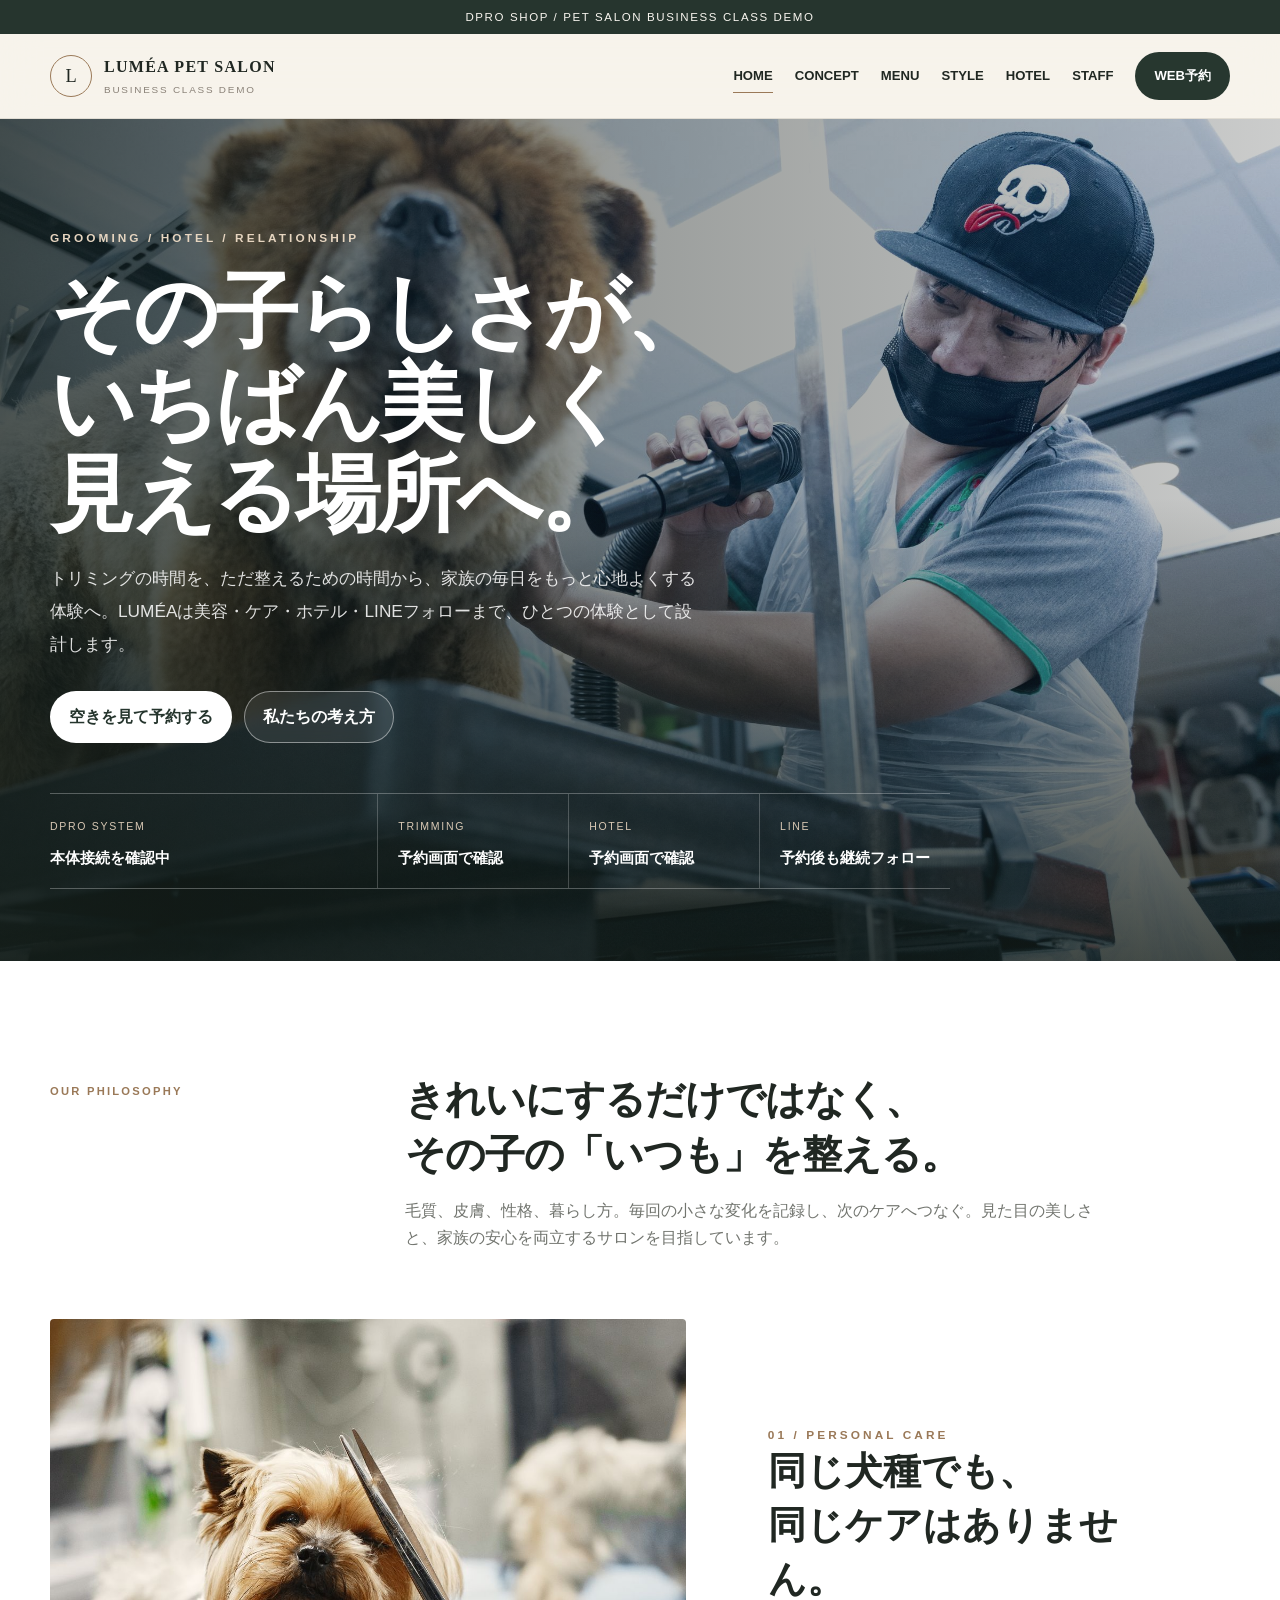
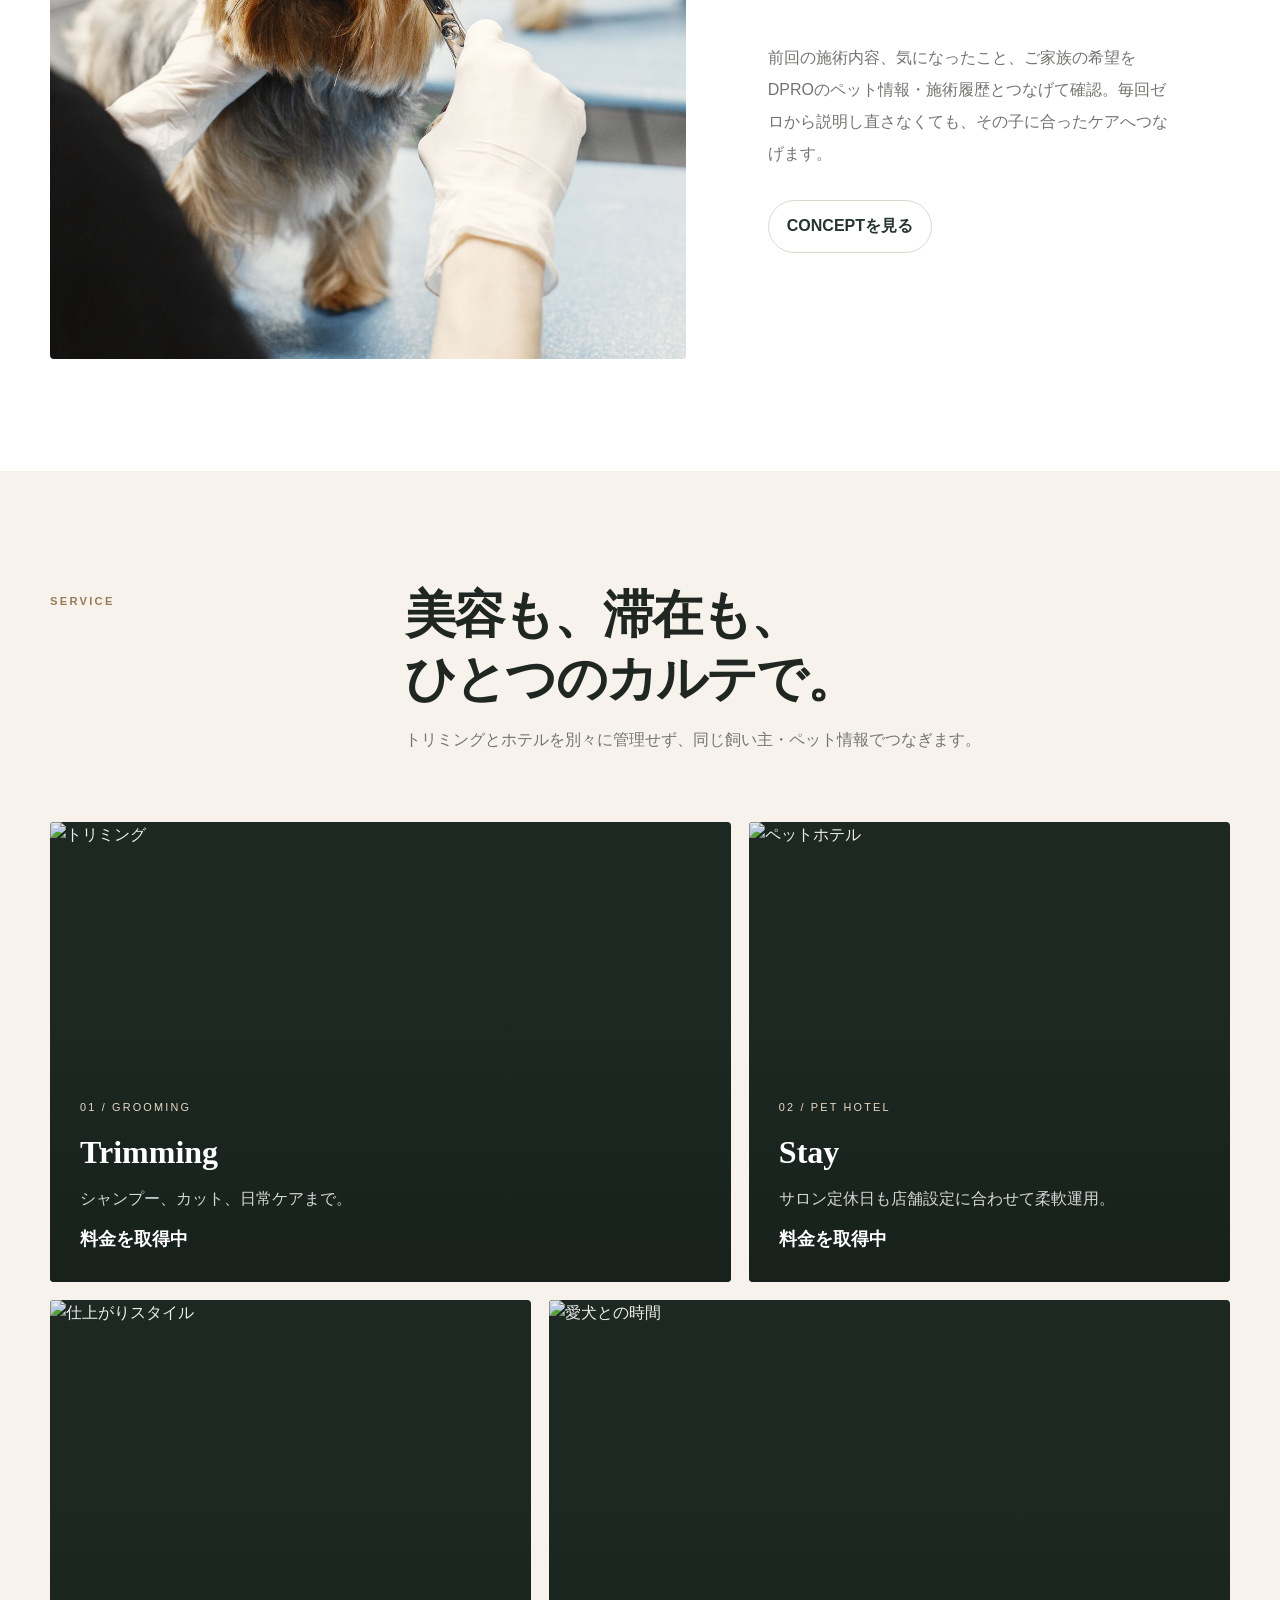
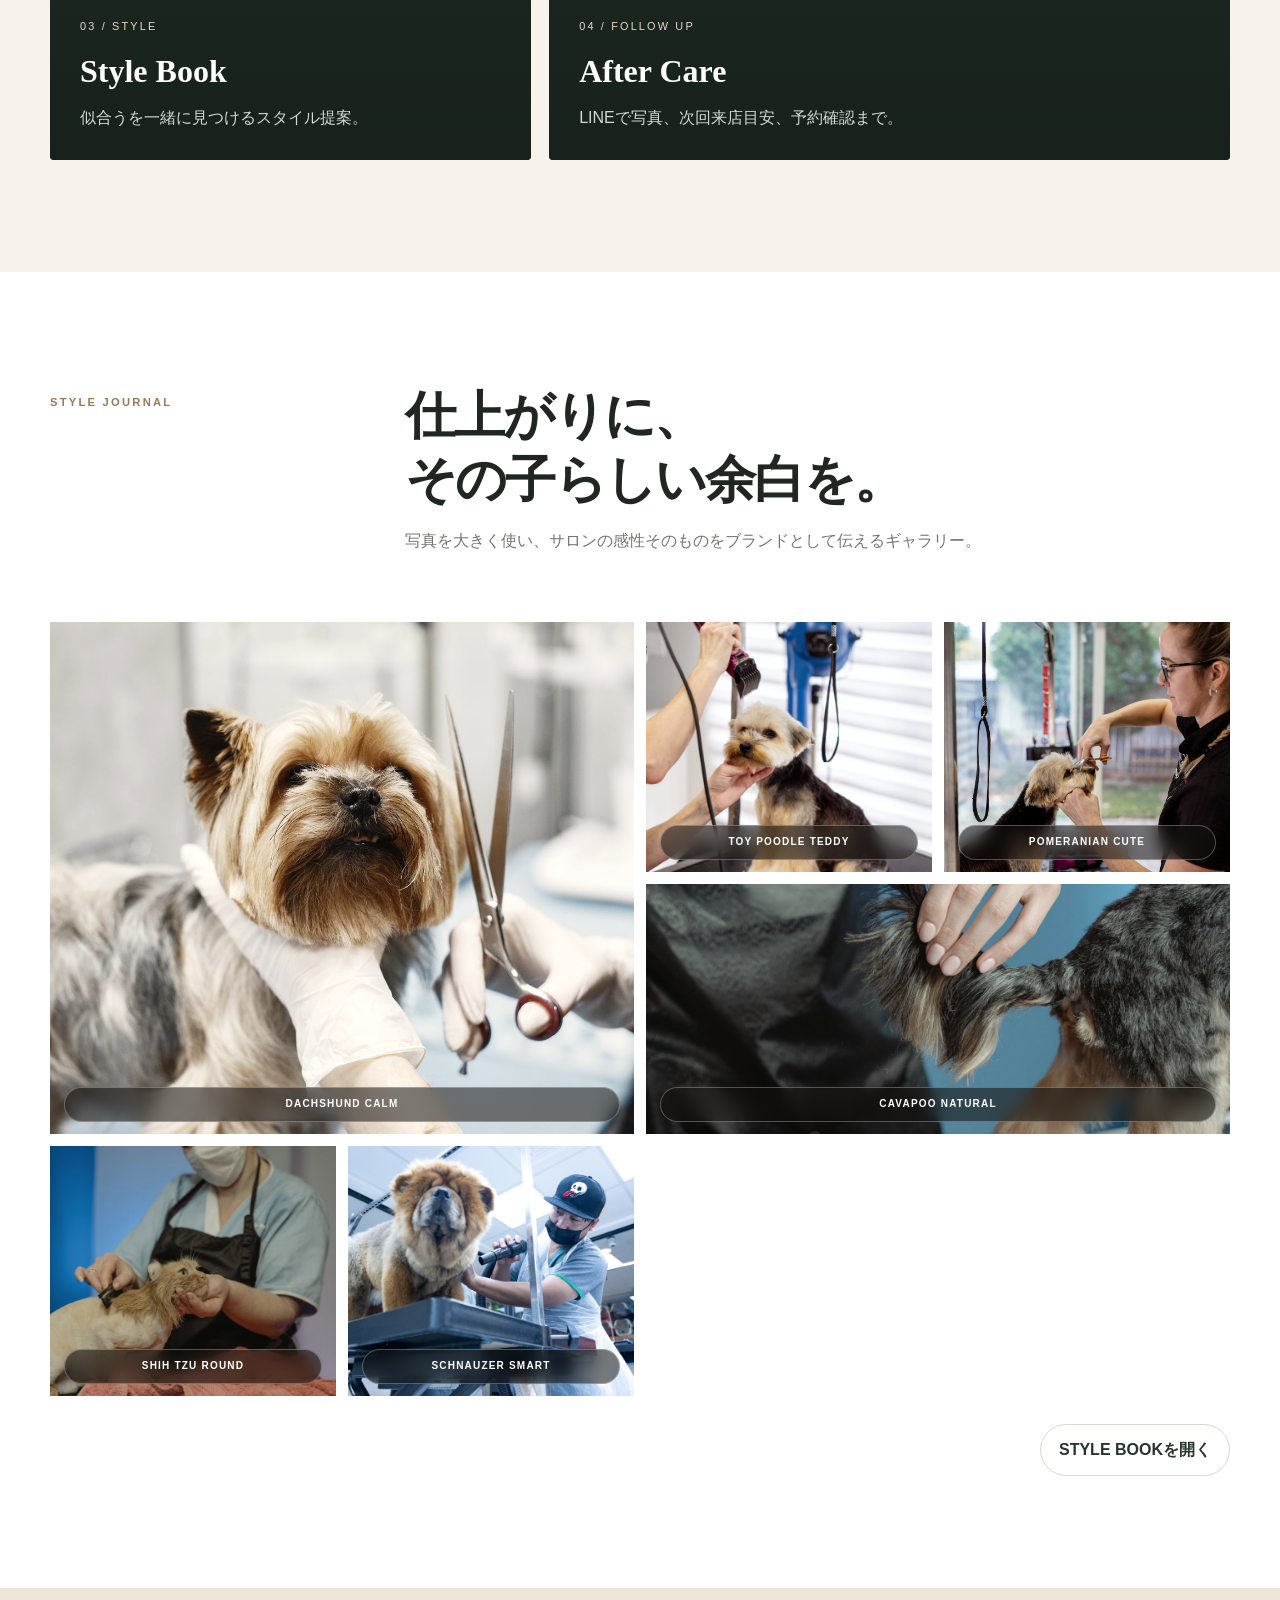
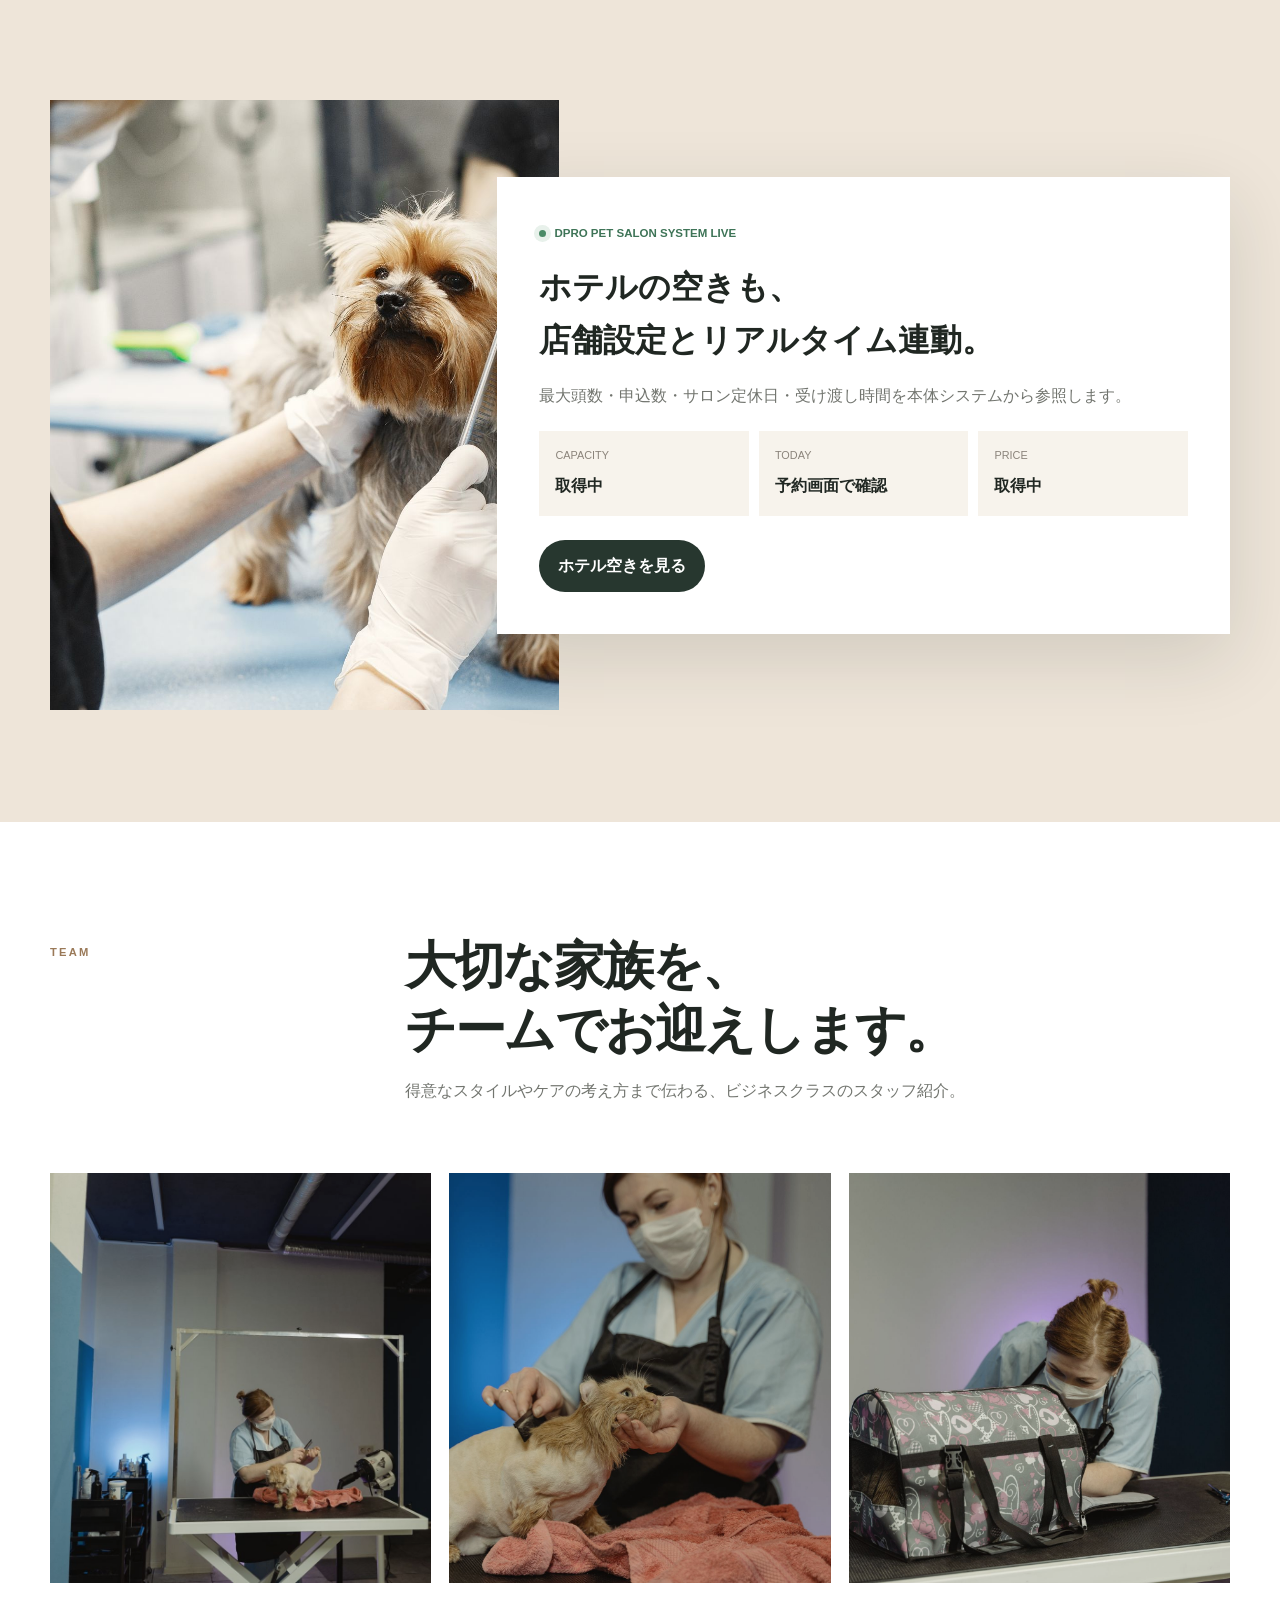
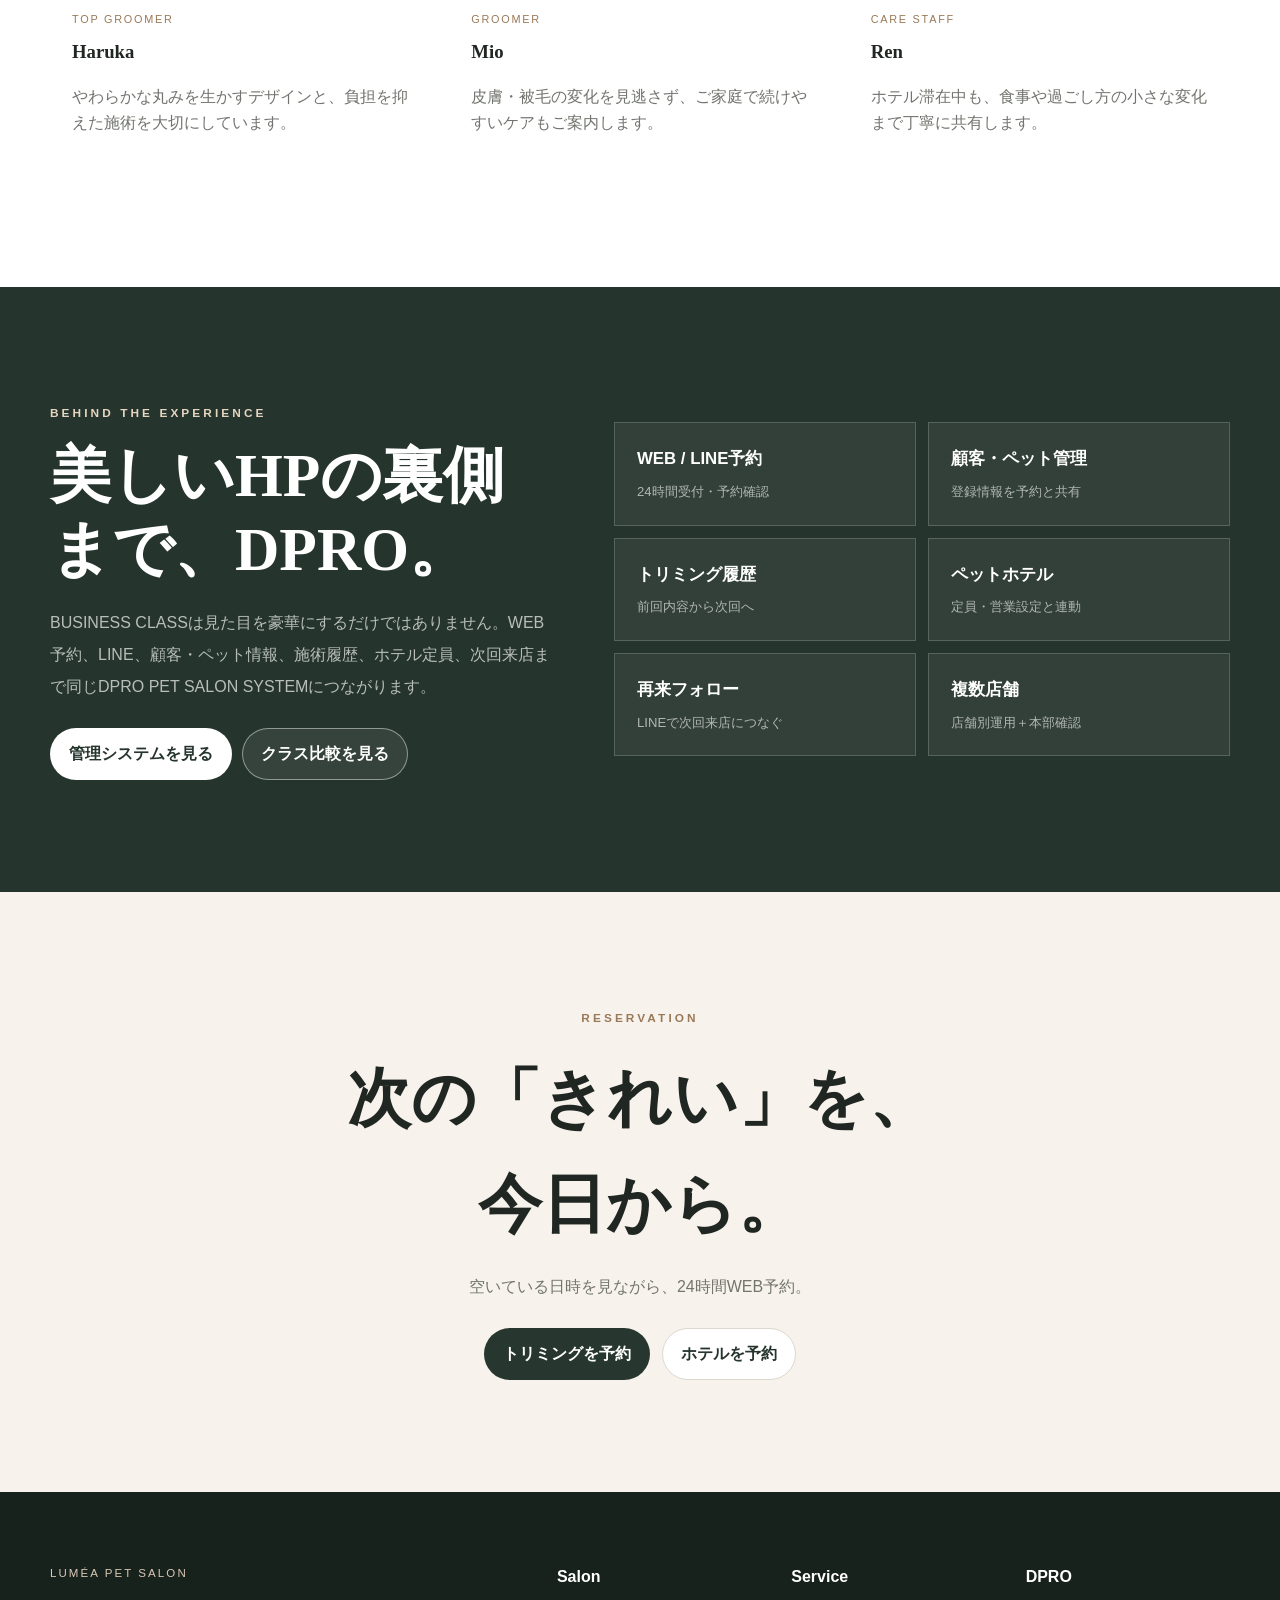
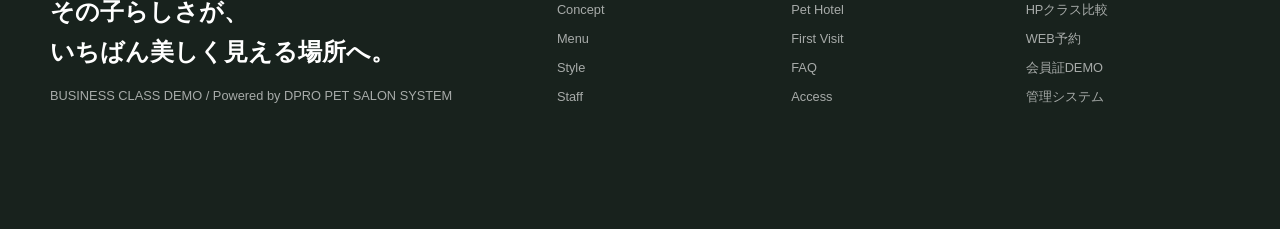
==== commit ac00775e: "fix: BUSINESS V1.0.2 Japanese wrapping and button contrast [BUSINESS-V1.0.2-JP-UI-FIXED]" ====
--- a/index.html
+++ b/index.html
@@ -1,11 +1,11 @@
-<!doctype html><html lang="ja"><head><meta charset="utf-8"><meta name="viewport" content="width=device-width,initial-scale=1"><meta name="description" content="DPRO SHOPのPET SALON BUSINESS CLASS HPデモ。ブランド設計とDPROシステム連携を両立。"><title>LUMÉA PET SALON | BUSINESS CLASS DEMO</title><link rel="stylesheet" href="styles.css?v=1011"></head><body class="business-site"><div class="biz-topline">DPRO SHOP / PET SALON BUSINESS CLASS DEMO</div>
+<!doctype html><html lang="ja"><head><meta charset="utf-8"><meta name="viewport" content="width=device-width,initial-scale=1"><meta name="description" content="DPRO SHOPのPET SALON BUSINESS CLASS HPデモ。ブランド設計とDPROシステム連携を両立。"><title>LUMÉA PET SALON | BUSINESS CLASS DEMO</title><link rel="stylesheet" href="styles.css?v=1012"></head><body class="business-site"><div class="biz-topline">DPRO SHOP / PET SALON BUSINESS CLASS DEMO</div>
 <header class="biz-header"><div class="container biz-header-inner">
 <a class="biz-logo" href="index.html"><span class="biz-logo-mark">L</span><span class="biz-logo-text"><strong>LUMÉA PET SALON</strong><small>BUSINESS CLASS DEMO</small></span></a>
 <nav class="biz-nav" id="bizNav"><a class="active" href="index.html">HOME</a><a class="" href="concept.html">CONCEPT</a><a class="" href="menu.html">MENU</a><a class="" href="gallery.html">STYLE</a><a class="" href="hotel.html">HOTEL</a><a class="" href="staff.html">STAFF</a><a href="reserve.html?type=trim&demo=1" class="btn btn-primary">WEB予約</a></nav>
 <button class="biz-menu-toggle" id="bizMenuToggle" aria-label="メニューを開く">☰</button>
 </div></header><main>
 <section class="biz-hero"><div class="biz-hero-media"><img src="hero-pet-salon-premium.jpg" alt="プロのグルーマーによる丁寧なトリミング"></div><div class="container biz-hero-inner"><div class="biz-kicker">GROOMING / HOTEL / RELATIONSHIP</div><h1>その子らしさが、<br>いちばん美しく<br>見える場所へ。</h1><p class="biz-hero-lead">トリミングの時間を、ただ整えるための時間から、家族の毎日をもっと心地よくする体験へ。LUMÉAは美容・ケア・ホテル・LINEフォローまで、ひとつの体験として設計します。</p><div class="biz-hero-actions"><a class="btn biz-btn-light" href="reserve.html?type=trim&demo=1">空きを見て予約する</a><a class="btn biz-btn-glass" href="concept.html">私たちの考え方</a></div><div class="biz-hero-live"><div><span class="biz-live-label">DPRO SYSTEM</span><span class="biz-live-value" data-system-sync>本体システム接続確認中</span></div><div><span class="biz-live-label">TRIMMING</span><span class="biz-live-value" data-live-next-trim>空き確認中</span></div><div><span class="biz-live-label">HOTEL</span><span class="biz-live-value" data-live-hotel>空室確認中</span></div><div><span class="biz-live-label">LINE</span><span class="biz-live-value">予約後も継続フォロー</span></div></div></div></section>
-<section class="biz-section white"><div class="container"><div class="biz-section-head reveal"><div class="label">OUR PHILOSOPHY</div><div><h2>きれいにするだけではなく、<br>その子の「いつも」を整える。</h2><p>毛質、皮膚、性格、暮らし方。毎回の小さな変化を記録し、次のケアへつなぐ。見た目の美しさと、家族の安心を両立するサロンを目指しています。</p></div></div><div class="biz-editorial reveal"><div class="biz-editorial-photo"><img src="hero-02-precision-grooming.jpg" alt="丁寧なグルーミング"></div><div class="biz-editorial-copy"><span class="biz-kicker" style="color:#9a7958">01 / PERSONAL CARE</span><h3>同じ犬種でも、<br>同じケアはありません。</h3><p>前回の施術内容、気になったこと、ご家族の希望をDPROのペット情報・施術履歴とつなげて確認。毎回ゼロから説明し直さなくても、その子に合ったケアへつなげます。</p><a href="concept.html" class="btn btn-secondary" style="align-self:flex-start;margin-top:14px">CONCEPTを見る</a></div></div></div></section>
+<section class="biz-section white"><div class="container"><div class="biz-section-head reveal"><div class="label">OUR PHILOSOPHY</div><div><h2 class="biz-jp-philosophy-title"><span class="biz-jp-line">きれいにするだけではなく、</span><span class="biz-jp-line">その子の「いつも」を整える。</span></h2><p>毛質、皮膚、性格、暮らし方。毎回の小さな変化を記録し、次のケアへつなぐ。見た目の美しさと、家族の安心を両立するサロンを目指しています。</p></div></div><div class="biz-editorial reveal"><div class="biz-editorial-photo"><img src="hero-02-precision-grooming.jpg" alt="丁寧なグルーミング"></div><div class="biz-editorial-copy"><span class="biz-kicker" style="color:#9a7958">01 / PERSONAL CARE</span><h3>同じ犬種でも、<br>同じケアはありません。</h3><p>前回の施術内容、気になったこと、ご家族の希望をDPROのペット情報・施術履歴とつなげて確認。毎回ゼロから説明し直さなくても、その子に合ったケアへつなげます。</p><a href="concept.html" class="btn btn-secondary" style="align-self:flex-start;margin-top:14px">CONCEPTを見る</a></div></div></div></section>
 <section class="biz-section"><div class="container"><div class="biz-section-head reveal"><div class="label">SERVICE</div><div><h2>美容も、滞在も、<br>ひとつのカルテで。</h2><p>トリミングとホテルを別々に管理せず、同じ飼い主・ペット情報でつなぎます。</p></div></div><div class="biz-service-grid">
 <a class="biz-service-card reveal" href="menu.html"><img src="https://images.pexels.com/photos/19145885/pexels-photo-19145885.jpeg?auto=compress&cs=tinysrgb&w=1500" alt="トリミング"><div class="biz-service-content"><span class="num">01 / GROOMING</span><h3>Trimming</h3><p>シャンプー、カット、日常ケアまで。</p><div class="biz-price" data-live-shampoo-price>料金を取得中</div></div></a>
 <a class="biz-service-card reveal" href="hotel.html"><img src="https://images.pexels.com/photos/19145893/pexels-photo-19145893.jpeg?auto=compress&cs=tinysrgb&w=1500" alt="ペットホテル"><div class="biz-service-content"><span class="num">02 / PET HOTEL</span><h3>Stay</h3><p>サロン定休日も店舗設定に合わせて柔軟運用。</p><div class="biz-price" data-live-hotel-price>料金を取得中</div></div></a>
--- a/styles.css
+++ b/styles.css
@@ -220,3 +220,71 @@
 .biz-gallery figcaption{position:absolute;left:14px;right:14px;bottom:12px;padding:8px 10px;border:1px solid rgba(255,255,255,.28);border-radius:999px;background:rgba(20,18,16,.54);backdrop-filter:blur(8px);color:#fff;font-size:10px;font-weight:800;letter-spacing:.12em;text-align:center}
 .biz-gallery img{filter:saturate(.82) contrast(1.03)}
 .biz-staff img{filter:saturate(.82) contrast(1.025)}
+
+
+/* BUSINESS V1.0.2 JAPANESE UI FIX */
+.business-site .biz-section-head h2{
+  text-wrap:balance;
+  line-break:strict;
+}
+
+.business-site .biz-jp-philosophy-title{
+  font-size:clamp(2.25rem,3.15vw,3.45rem)!important;
+  line-height:1.36!important;
+  letter-spacing:-.025em!important;
+  text-wrap:initial!important;
+}
+
+.business-site .biz-jp-philosophy-title .biz-jp-line{
+  display:block;
+  white-space:nowrap;
+}
+
+.business-site .btn-secondary{
+  color:#25352d;
+}
+
+.business-site .compare-final-cta .btn-secondary{
+  background:#fff!important;
+  border-color:#fff!important;
+  color:#25352d!important;
+}
+
+.business-site .compare-final-cta .btn-primary{
+  background:#25352d!important;
+  border-color:rgba(255,255,255,.24)!important;
+  color:#fff!important;
+  box-shadow:inset 0 0 0 1px rgba(255,255,255,.12);
+}
+
+.business-site .compare-final-cta h2{
+  text-wrap:balance;
+  line-break:strict;
+}
+
+@media(max-width:980px){
+  .business-site .biz-jp-philosophy-title{
+    font-size:clamp(2.2rem,5.2vw,3rem)!important;
+  }
+  .business-site .biz-jp-philosophy-title .biz-jp-line{
+    white-space:normal;
+  }
+}
+
+@media(max-width:680px){
+  .business-site .biz-jp-philosophy-title{
+    font-size:2rem!important;
+    line-height:1.42!important;
+    letter-spacing:-.02em!important;
+  }
+  .business-site .biz-jp-philosophy-title .biz-jp-line{
+    display:block;
+    white-space:normal;
+    word-break:normal;
+    overflow-wrap:break-word;
+  }
+  .business-site .compare-final-cta h2{
+    font-size:2rem!important;
+    line-height:1.4!important;
+  }
+}
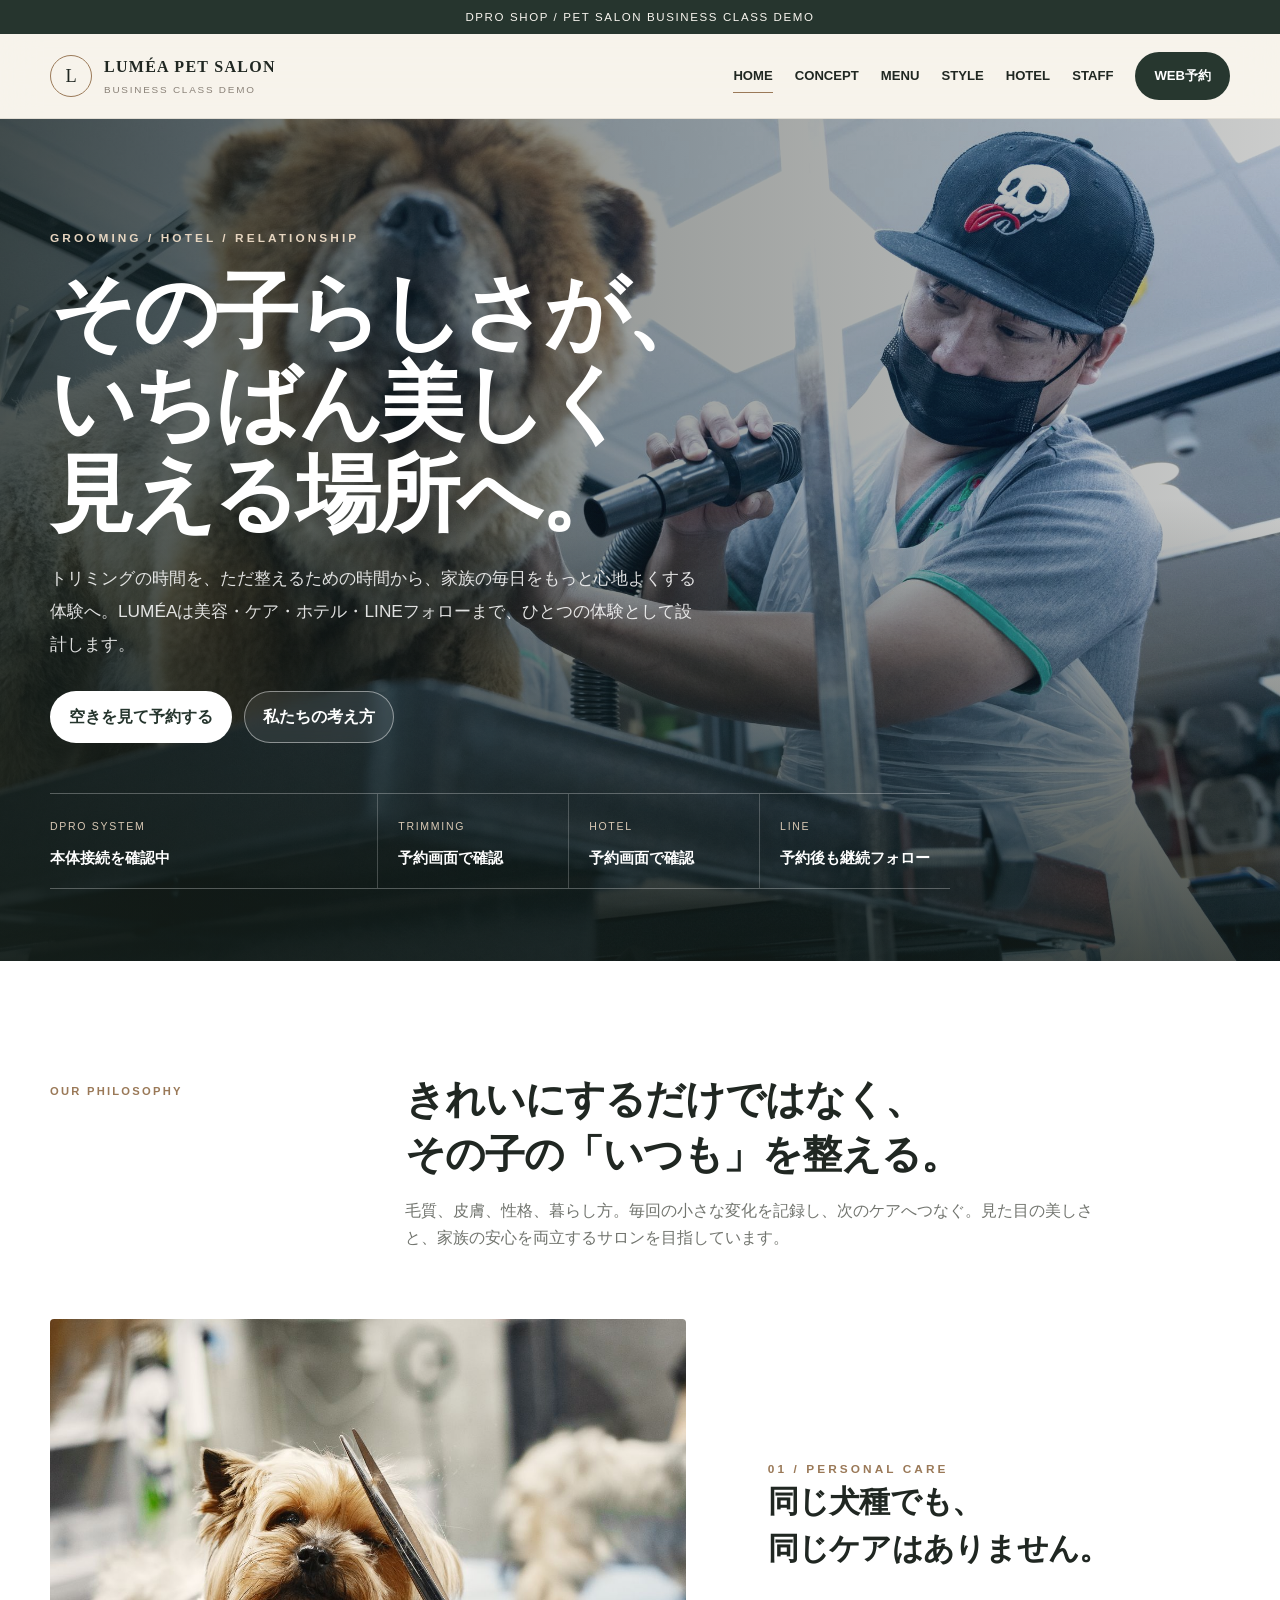
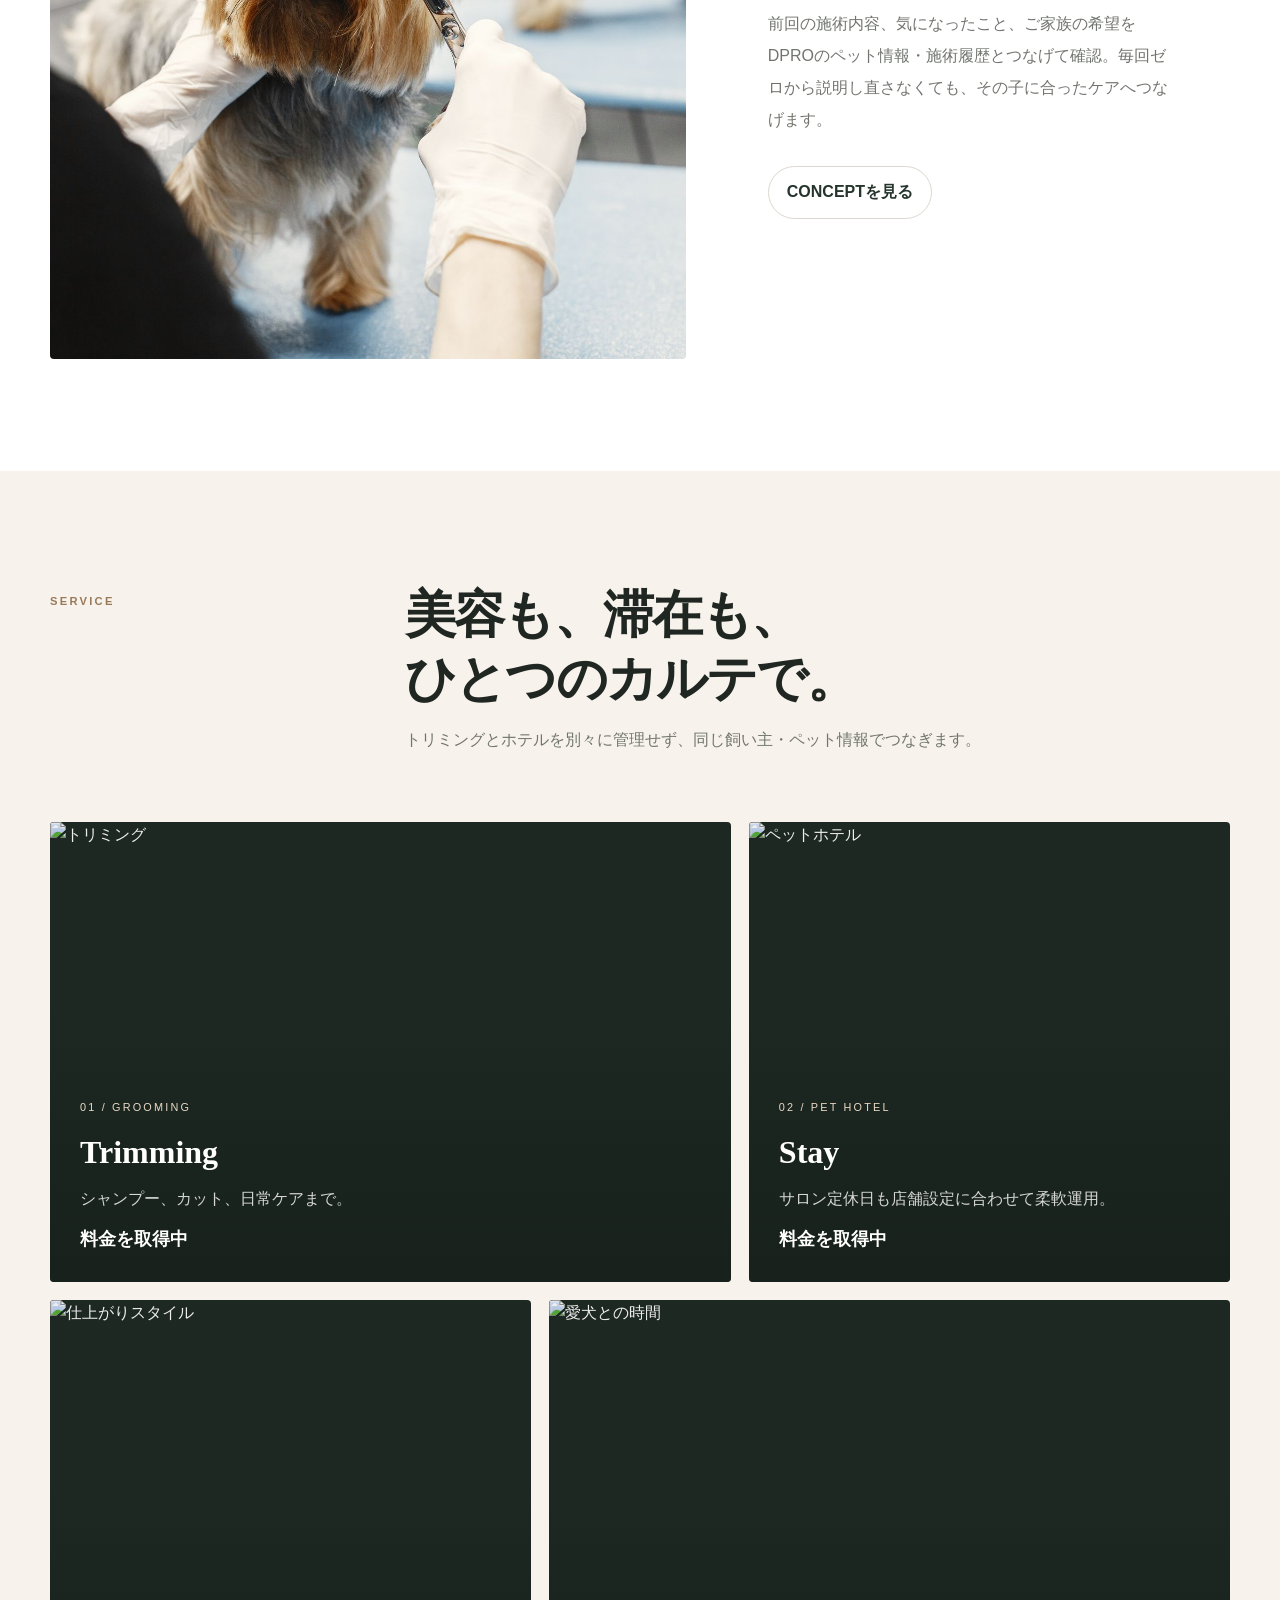
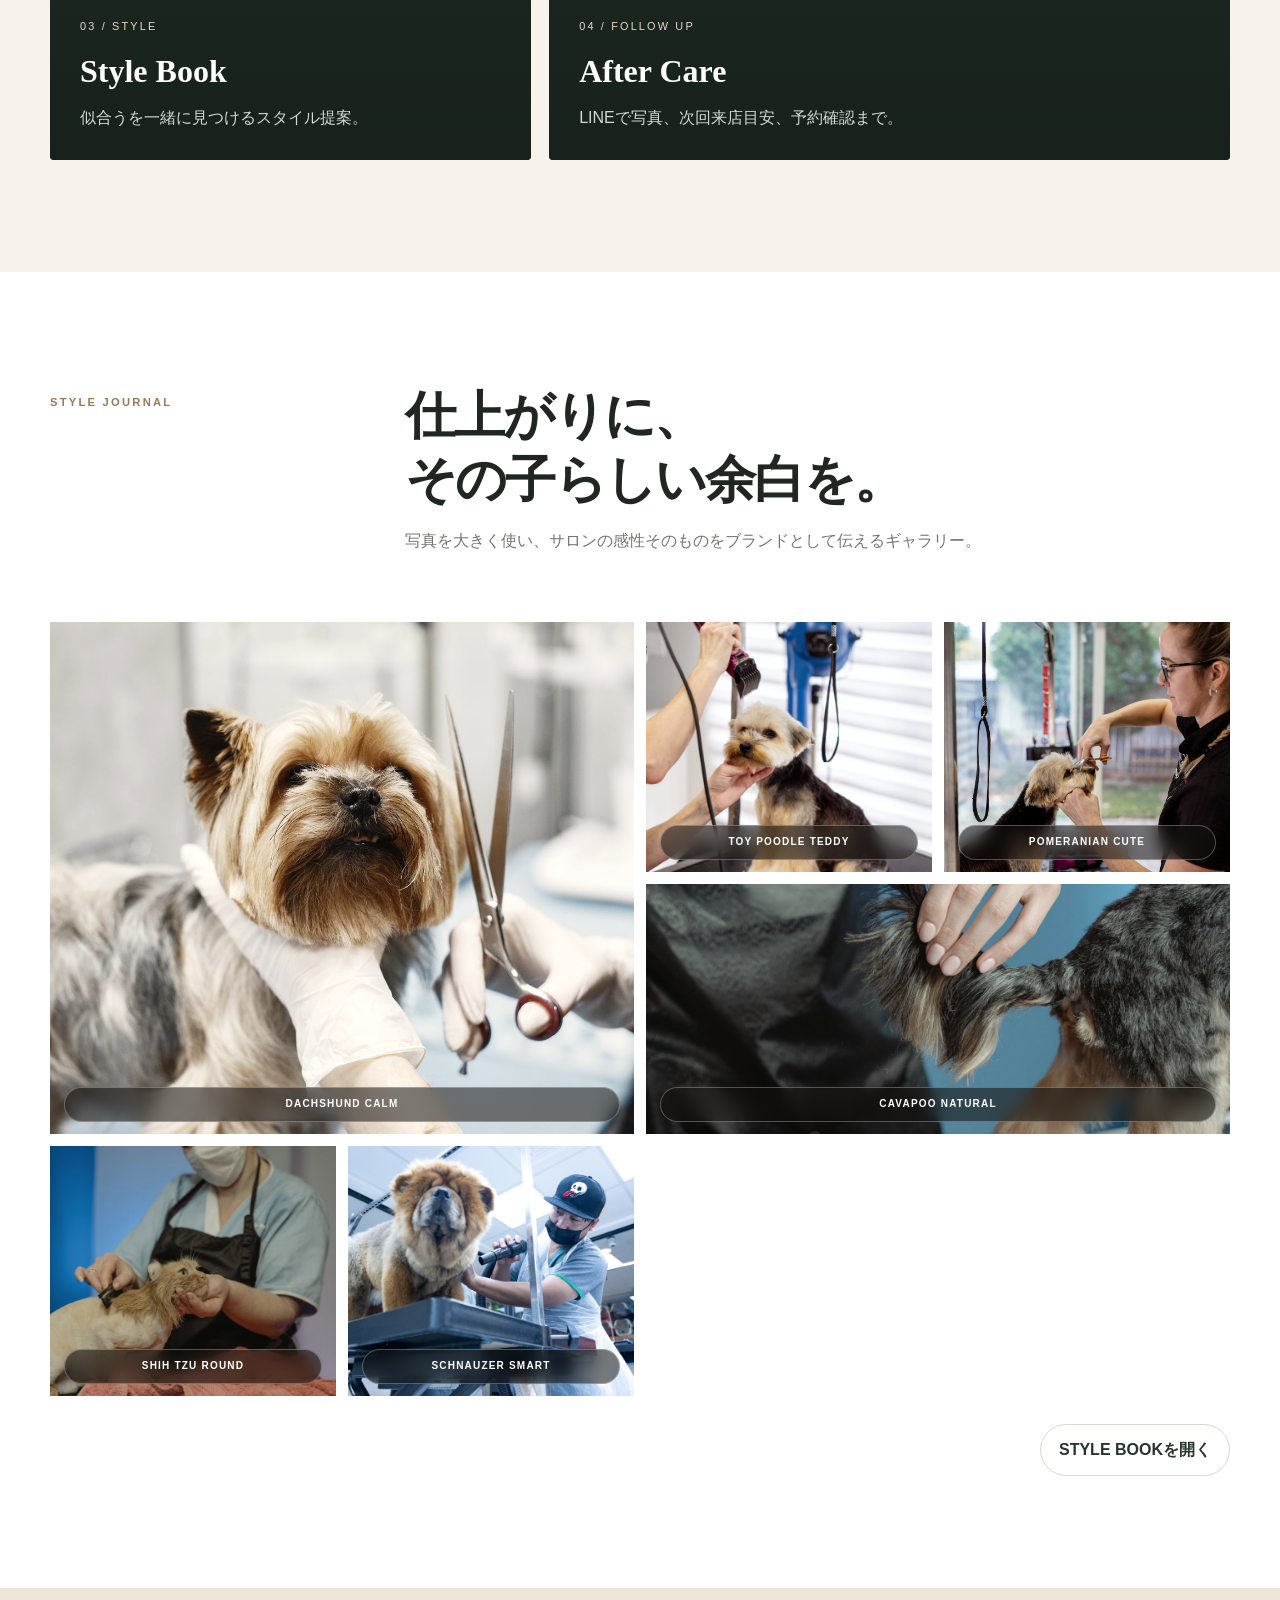
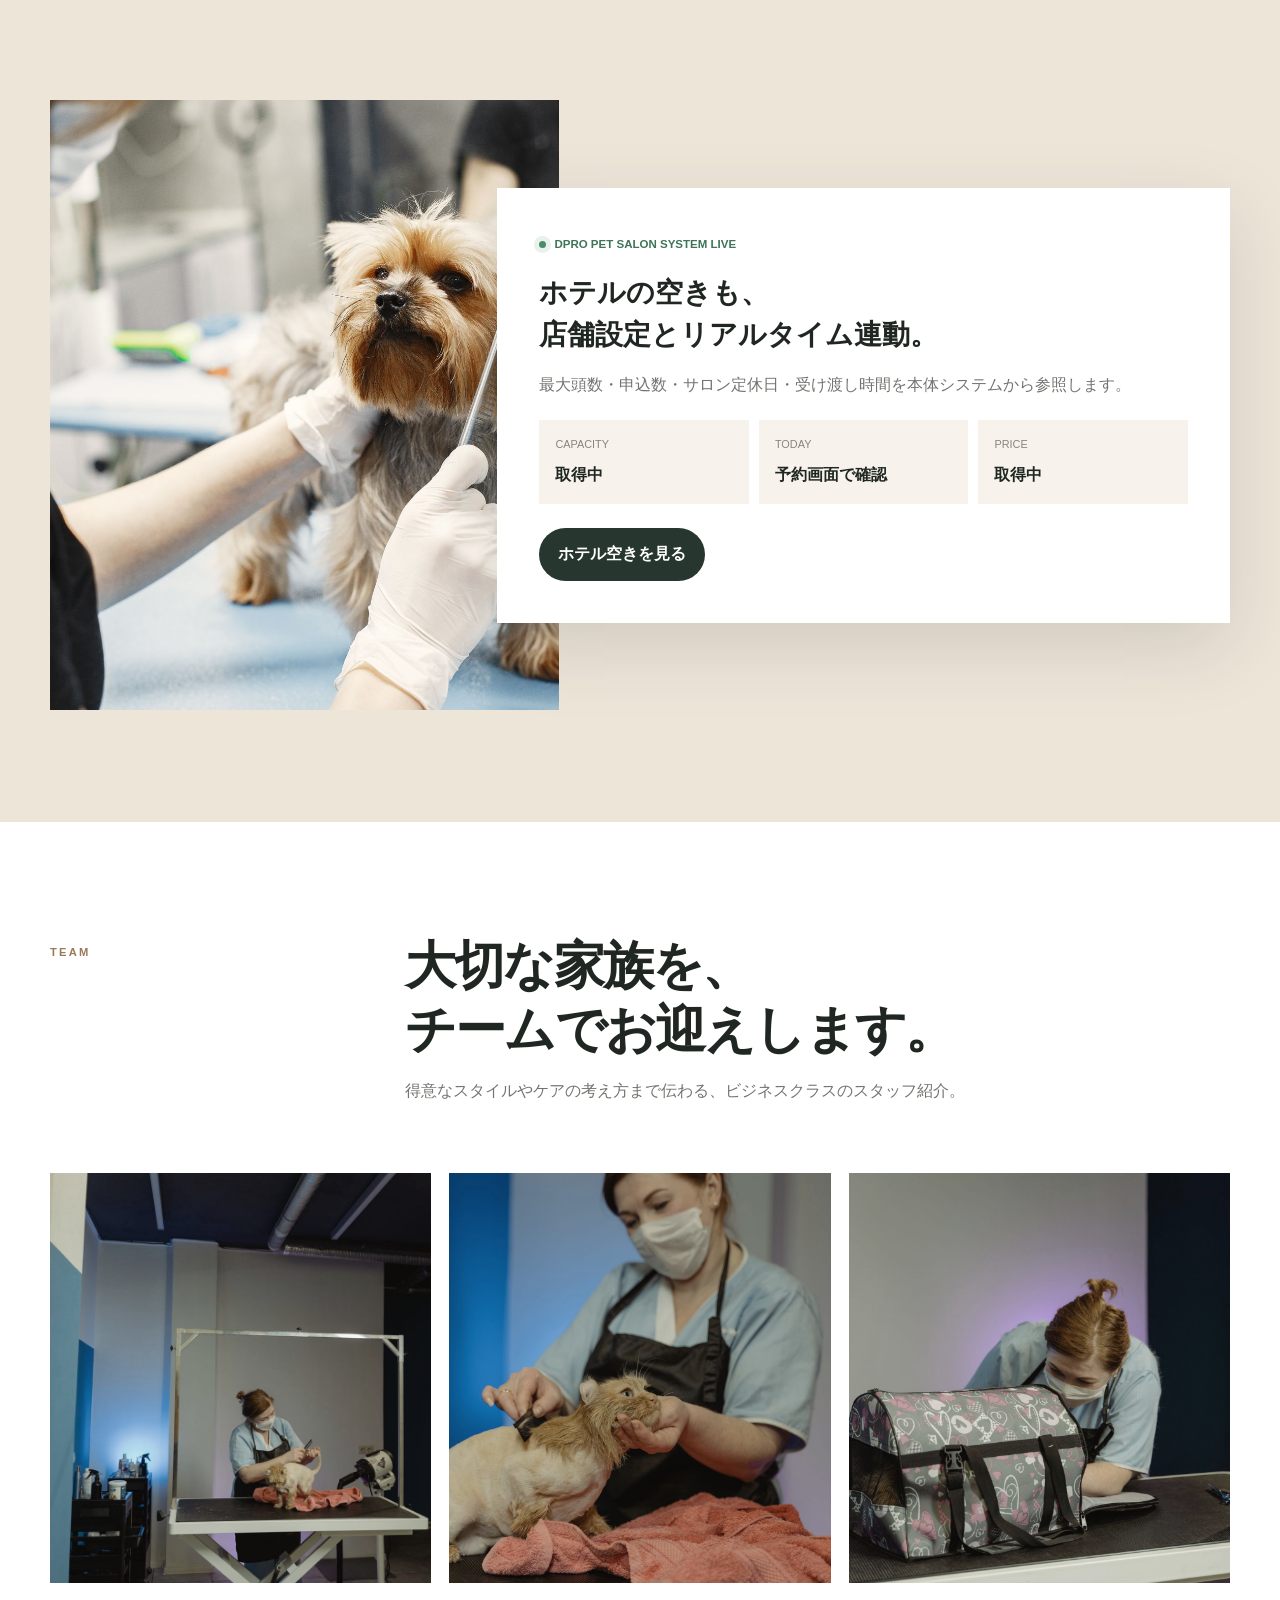
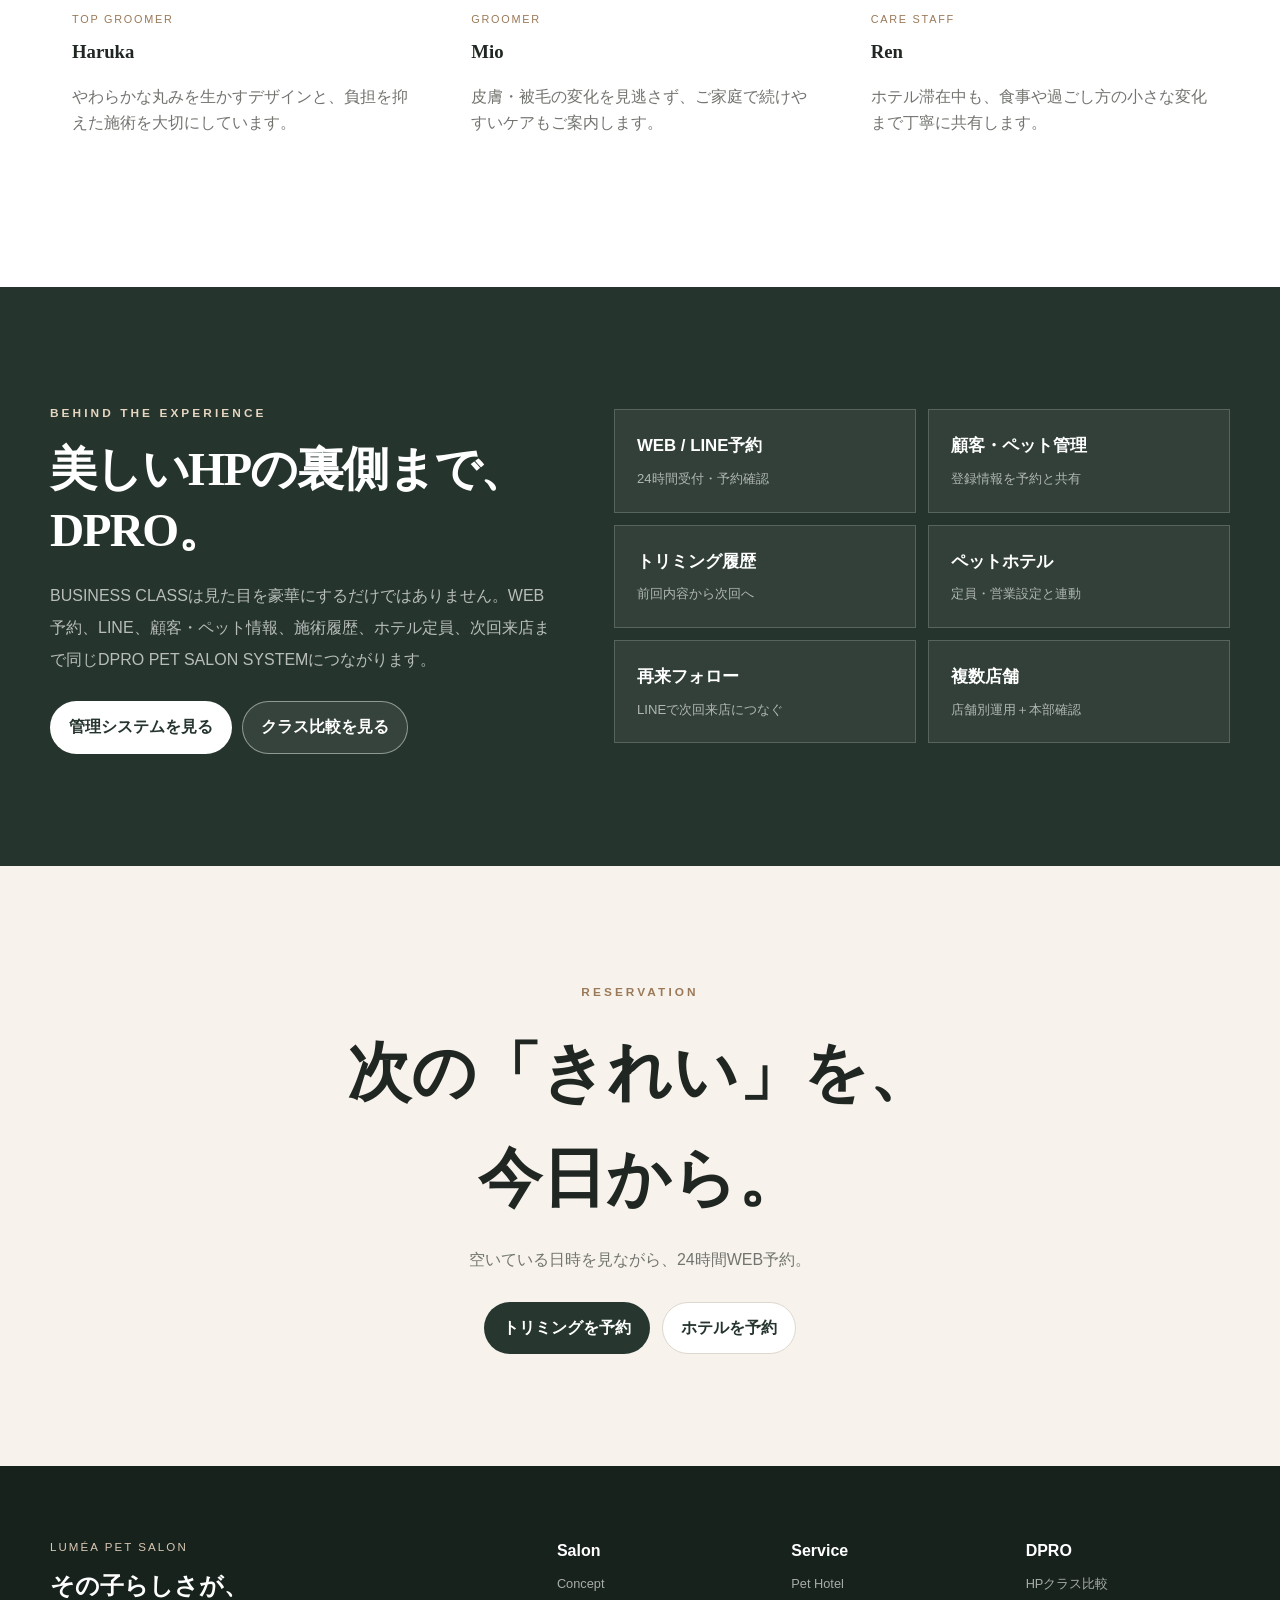
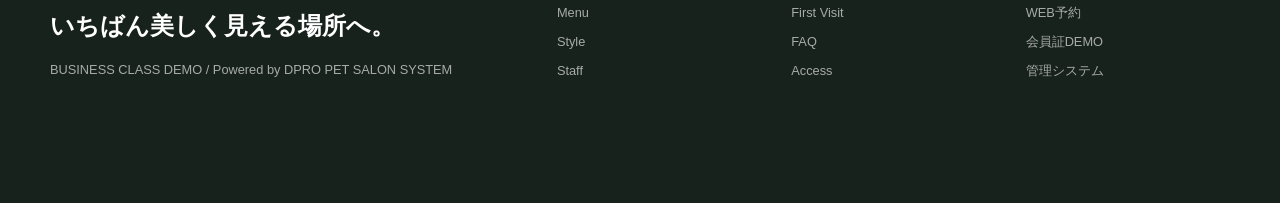
==== commit 5a9bea9c: "fix: BUSINESS V1.0.3 all-page Japanese wrap QA [BUSINESS-V1.0.3-WRAP-QA]" ====
--- a/index.html
+++ b/index.html
@@ -1,11 +1,11 @@
-<!doctype html><html lang="ja"><head><meta charset="utf-8"><meta name="viewport" content="width=device-width,initial-scale=1"><meta name="description" content="DPRO SHOPのPET SALON BUSINESS CLASS HPデモ。ブランド設計とDPROシステム連携を両立。"><title>LUMÉA PET SALON | BUSINESS CLASS DEMO</title><link rel="stylesheet" href="styles.css?v=1012"></head><body class="business-site"><div class="biz-topline">DPRO SHOP / PET SALON BUSINESS CLASS DEMO</div>
+<!doctype html><html lang="ja"><head><meta charset="utf-8"><meta name="viewport" content="width=device-width,initial-scale=1"><meta name="description" content="DPRO SHOPのPET SALON BUSINESS CLASS HPデモ。ブランド設計とDPROシステム連携を両立。"><title>LUMÉA PET SALON | BUSINESS CLASS DEMO</title><link rel="stylesheet" href="styles.css?v=1013"></head><body class="business-site"><div class="biz-topline">DPRO SHOP / PET SALON BUSINESS CLASS DEMO</div>
 <header class="biz-header"><div class="container biz-header-inner">
 <a class="biz-logo" href="index.html"><span class="biz-logo-mark">L</span><span class="biz-logo-text"><strong>LUMÉA PET SALON</strong><small>BUSINESS CLASS DEMO</small></span></a>
 <nav class="biz-nav" id="bizNav"><a class="active" href="index.html">HOME</a><a class="" href="concept.html">CONCEPT</a><a class="" href="menu.html">MENU</a><a class="" href="gallery.html">STYLE</a><a class="" href="hotel.html">HOTEL</a><a class="" href="staff.html">STAFF</a><a href="reserve.html?type=trim&demo=1" class="btn btn-primary">WEB予約</a></nav>
 <button class="biz-menu-toggle" id="bizMenuToggle" aria-label="メニューを開く">☰</button>
 </div></header><main>
 <section class="biz-hero"><div class="biz-hero-media"><img src="hero-pet-salon-premium.jpg" alt="プロのグルーマーによる丁寧なトリミング"></div><div class="container biz-hero-inner"><div class="biz-kicker">GROOMING / HOTEL / RELATIONSHIP</div><h1>その子らしさが、<br>いちばん美しく<br>見える場所へ。</h1><p class="biz-hero-lead">トリミングの時間を、ただ整えるための時間から、家族の毎日をもっと心地よくする体験へ。LUMÉAは美容・ケア・ホテル・LINEフォローまで、ひとつの体験として設計します。</p><div class="biz-hero-actions"><a class="btn biz-btn-light" href="reserve.html?type=trim&demo=1">空きを見て予約する</a><a class="btn biz-btn-glass" href="concept.html">私たちの考え方</a></div><div class="biz-hero-live"><div><span class="biz-live-label">DPRO SYSTEM</span><span class="biz-live-value" data-system-sync>本体システム接続確認中</span></div><div><span class="biz-live-label">TRIMMING</span><span class="biz-live-value" data-live-next-trim>空き確認中</span></div><div><span class="biz-live-label">HOTEL</span><span class="biz-live-value" data-live-hotel>空室確認中</span></div><div><span class="biz-live-label">LINE</span><span class="biz-live-value">予約後も継続フォロー</span></div></div></div></section>
-<section class="biz-section white"><div class="container"><div class="biz-section-head reveal"><div class="label">OUR PHILOSOPHY</div><div><h2 class="biz-jp-philosophy-title"><span class="biz-jp-line">きれいにするだけではなく、</span><span class="biz-jp-line">その子の「いつも」を整える。</span></h2><p>毛質、皮膚、性格、暮らし方。毎回の小さな変化を記録し、次のケアへつなぐ。見た目の美しさと、家族の安心を両立するサロンを目指しています。</p></div></div><div class="biz-editorial reveal"><div class="biz-editorial-photo"><img src="hero-02-precision-grooming.jpg" alt="丁寧なグルーミング"></div><div class="biz-editorial-copy"><span class="biz-kicker" style="color:#9a7958">01 / PERSONAL CARE</span><h3>同じ犬種でも、<br>同じケアはありません。</h3><p>前回の施術内容、気になったこと、ご家族の希望をDPROのペット情報・施術履歴とつなげて確認。毎回ゼロから説明し直さなくても、その子に合ったケアへつなげます。</p><a href="concept.html" class="btn btn-secondary" style="align-self:flex-start;margin-top:14px">CONCEPTを見る</a></div></div></div></section>
+<section class="biz-section white"><div class="container"><div class="biz-section-head reveal"><div class="label">OUR PHILOSOPHY</div><div><h2 class="biz-jp-philosophy-title"><span class="biz-jp-line">きれいにするだけではなく、</span><span class="biz-jp-line">その子の「いつも」を整える。</span></h2><p>毛質、皮膚、性格、暮らし方。毎回の小さな変化を記録し、次のケアへつなぐ。見た目の美しさと、家族の安心を両立するサロンを目指しています。</p></div></div><div class="biz-editorial reveal"><div class="biz-editorial-photo"><img src="hero-02-precision-grooming.jpg" alt="丁寧なグルーミング"></div><div class="biz-editorial-copy"><span class="biz-kicker" style="color:#9a7958">01 / PERSONAL CARE</span><h3 class="biz-jp-editorial-safe"><span class="biz-jp-lock-line">同じ犬種でも、</span><span class="biz-jp-lock-line">同じケアはありません。</span></h3><p>前回の施術内容、気になったこと、ご家族の希望をDPROのペット情報・施術履歴とつなげて確認。毎回ゼロから説明し直さなくても、その子に合ったケアへつなげます。</p><a href="concept.html" class="btn btn-secondary" style="align-self:flex-start;margin-top:14px">CONCEPTを見る</a></div></div></div></section>
 <section class="biz-section"><div class="container"><div class="biz-section-head reveal"><div class="label">SERVICE</div><div><h2>美容も、滞在も、<br>ひとつのカルテで。</h2><p>トリミングとホテルを別々に管理せず、同じ飼い主・ペット情報でつなぎます。</p></div></div><div class="biz-service-grid">
 <a class="biz-service-card reveal" href="menu.html"><img src="https://images.pexels.com/photos/19145885/pexels-photo-19145885.jpeg?auto=compress&cs=tinysrgb&w=1500" alt="トリミング"><div class="biz-service-content"><span class="num">01 / GROOMING</span><h3>Trimming</h3><p>シャンプー、カット、日常ケアまで。</p><div class="biz-price" data-live-shampoo-price>料金を取得中</div></div></a>
 <a class="biz-service-card reveal" href="hotel.html"><img src="https://images.pexels.com/photos/19145893/pexels-photo-19145893.jpeg?auto=compress&cs=tinysrgb&w=1500" alt="ペットホテル"><div class="biz-service-content"><span class="num">02 / PET HOTEL</span><h3>Stay</h3><p>サロン定休日も店舗設定に合わせて柔軟運用。</p><div class="biz-price" data-live-hotel-price>料金を取得中</div></div></a>
@@ -20,9 +20,9 @@
 <figure><img src="style-05-shih-tzu.jpg" alt="SHIH TZU ROUND"><figcaption>SHIH TZU ROUND</figcaption></figure>
 <figure><img src="style-06-schnauzer.jpg" alt="SCHNAUZER SMART"><figcaption>SCHNAUZER SMART</figcaption></figure>
 </div><div style="margin-top:28px;text-align:right"><a href="gallery.html" class="btn btn-secondary">STYLE BOOKを開く</a></div></div></section>
-<section class="biz-section sand"><div class="container biz-hotel-grid"><div class="biz-hotel-photo reveal"><img src="hero-03-relaxation-care.jpg" alt="安心して過ごすペット"></div><div class="biz-live-panel reveal"><span class="sync">DPRO PET SALON SYSTEM LIVE</span><h3>ホテルの空きも、<br>店舗設定とリアルタイム連動。</h3><p class="muted">最大頭数・申込数・サロン定休日・受け渡し時間を本体システムから参照します。</p><div class="biz-live-boxes"><div class="biz-live-box"><small>CAPACITY</small><strong data-live-hotel-capacity>取得中</strong></div><div class="biz-live-box"><small>TODAY</small><strong data-live-hotel>取得中</strong></div><div class="biz-live-box"><small>PRICE</small><strong data-live-hotel-price>取得中</strong></div></div><a class="btn btn-primary" style="margin-top:24px" href="reserve.html?type=hotel&demo=1">ホテル空きを見る</a></div></div></section>
+<section class="biz-section sand"><div class="container biz-hotel-grid"><div class="biz-hotel-photo reveal"><img src="hero-03-relaxation-care.jpg" alt="安心して過ごすペット"></div><div class="biz-live-panel reveal"><span class="sync">DPRO PET SALON SYSTEM LIVE</span><h3 class="biz-jp-hotel-safe"><span class="biz-jp-lock-line">ホテルの空きも、</span><span class="biz-jp-lock-line">店舗設定とリアルタイム連動。</span></h3><p class="muted">最大頭数・申込数・サロン定休日・受け渡し時間を本体システムから参照します。</p><div class="biz-live-boxes"><div class="biz-live-box"><small>CAPACITY</small><strong data-live-hotel-capacity>取得中</strong></div><div class="biz-live-box"><small>TODAY</small><strong data-live-hotel>取得中</strong></div><div class="biz-live-box"><small>PRICE</small><strong data-live-hotel-price>取得中</strong></div></div><a class="btn btn-primary" style="margin-top:24px" href="reserve.html?type=hotel&demo=1">ホテル空きを見る</a></div></div></section>
 <section class="biz-section white"><div class="container"><div class="biz-section-head reveal"><div class="label">TEAM</div><div><h2>大切な家族を、<br>チームでお迎えします。</h2><p>得意なスタイルやケアの考え方まで伝わる、ビジネスクラスのスタッフ紹介。</p></div></div><div class="biz-staff-grid"><article class="biz-staff reveal"><img src="staff-misaki-aizawa.jpg" alt="施術中のトップグルーマー"><div class="biz-staff-copy"><small>TOP GROOMER</small><h3>Haruka</h3><p class="muted">やわらかな丸みを生かすデザインと、負担を抑えた施術を大切にしています。</p></div></article><article class="biz-staff reveal"><img src="staff-yuki-nakajima.jpg" alt="ケア中のグルーマー"><div class="biz-staff-copy"><small>GROOMER</small><h3>Mio</h3><p class="muted">皮膚・被毛の変化を見逃さず、ご家庭で続けやすいケアもご案内します。</p></div></article><article class="biz-staff reveal"><img src="staff-miki-naruse.jpg" alt="ペットケアを行うスタッフ"><div class="biz-staff-copy"><small>CARE STAFF</small><h3>Ren</h3><p class="muted">ホテル滞在中も、食事や過ごし方の小さな変化まで丁寧に共有します。</p></div></article></div></div></section>
-<section class="biz-section dark"><div class="container biz-system-reveal reveal"><div><span class="biz-kicker">BEHIND THE EXPERIENCE</span><h2>美しいHPの裏側まで、DPRO。</h2><p style="color:rgba(255,255,255,.68);line-height:2">BUSINESS CLASSは見た目を豪華にするだけではありません。WEB予約、LINE、顧客・ペット情報、施術履歴、ホテル定員、次回来店まで同じDPRO PET SALON SYSTEMにつながります。</p><div style="display:flex;gap:10px;flex-wrap:wrap;margin-top:25px"><a class="btn biz-btn-light" data-owner-url href="#">管理システムを見る</a><a class="btn biz-btn-glass" href="compare.html">クラス比較を見る</a></div></div><div class="biz-system-cards"><div class="biz-system-card"><strong>WEB / LINE予約</strong><span>24時間受付・予約確認</span></div><div class="biz-system-card"><strong>顧客・ペット管理</strong><span>登録情報を予約と共有</span></div><div class="biz-system-card"><strong>トリミング履歴</strong><span>前回内容から次回へ</span></div><div class="biz-system-card"><strong>ペットホテル</strong><span>定員・営業設定と連動</span></div><div class="biz-system-card"><strong>再来フォロー</strong><span>LINEで次回来店につなぐ</span></div><div class="biz-system-card"><strong>複数店舗</strong><span>店舗別運用＋本部確認</span></div></div></div></section>
+<section class="biz-section dark"><div class="container biz-system-reveal reveal"><div><span class="biz-kicker">BEHIND THE EXPERIENCE</span><h2 class="biz-jp-system-safe"><span class="biz-jp-lock-line">美しいHPの裏側まで、</span><span class="biz-jp-lock-line">DPRO。</span></h2><p style="color:rgba(255,255,255,.68);line-height:2">BUSINESS CLASSは見た目を豪華にするだけではありません。WEB予約、LINE、顧客・ペット情報、施術履歴、ホテル定員、次回来店まで同じDPRO PET SALON SYSTEMにつながります。</p><div style="display:flex;gap:10px;flex-wrap:wrap;margin-top:25px"><a class="btn biz-btn-light" data-owner-url href="#">管理システムを見る</a><a class="btn biz-btn-glass" href="compare.html">クラス比較を見る</a></div></div><div class="biz-system-cards"><div class="biz-system-card"><strong>WEB / LINE予約</strong><span>24時間受付・予約確認</span></div><div class="biz-system-card"><strong>顧客・ペット管理</strong><span>登録情報を予約と共有</span></div><div class="biz-system-card"><strong>トリミング履歴</strong><span>前回内容から次回へ</span></div><div class="biz-system-card"><strong>ペットホテル</strong><span>定員・営業設定と連動</span></div><div class="biz-system-card"><strong>再来フォロー</strong><span>LINEで次回来店につなぐ</span></div><div class="biz-system-card"><strong>複数店舗</strong><span>店舗別運用＋本部確認</span></div></div></div></section>
 <section class="biz-section"><div class="container" style="text-align:center"><span class="biz-kicker" style="color:#9a7958">RESERVATION</span><h2 class="serif" style="font-size:clamp(2.4rem,5vw,5rem);margin:16px 0">次の「きれい」を、<br>今日から。</h2><p class="muted">空いている日時を見ながら、24時間WEB予約。</p><div style="display:flex;justify-content:center;gap:12px;flex-wrap:wrap;margin-top:28px"><a class="btn btn-primary" href="reserve.html?type=trim&demo=1">トリミングを予約</a><a class="btn btn-secondary" href="reserve.html?type=hotel&demo=1">ホテルを予約</a></div></div></section></main><footer class="biz-footer"><div class="container biz-footer-grid">
 <div><div class="footer-brand">LUMÉA PET SALON</div><h3>その子らしさが、<br>いちばん美しく見える場所へ。</h3><p>BUSINESS CLASS DEMO / Powered by DPRO PET SALON SYSTEM</p></div>
 <div><strong>Salon</strong><a href="concept.html">Concept</a><a href="menu.html">Menu</a><a href="gallery.html">Style</a><a href="staff.html">Staff</a></div>
--- a/styles.css
+++ b/styles.css
@@ -288,3 +288,82 @@
     line-height:1.4!important;
   }
 }
+
+
+/* BUSINESS V1.0.3 ALL PAGE JAPANESE WRAP QA */
+.business-site h1,
+.business-site h2,
+.business-site h3{
+  line-break:strict;
+  word-break:normal;
+  overflow-wrap:normal;
+}
+
+.business-site .biz-jp-lock-line{
+  display:block;
+  white-space:nowrap;
+}
+
+.business-site .biz-editorial-copy .biz-jp-editorial-safe{
+  font-size:clamp(1.85rem,2.45vw,2.2rem)!important;
+  line-height:1.48!important;
+  letter-spacing:-.025em!important;
+}
+
+.business-site .biz-live-panel .biz-jp-hotel-safe{
+  font-size:clamp(1.75rem,2.2vw,2rem)!important;
+  line-height:1.48!important;
+}
+
+.business-site .biz-system-reveal .biz-jp-system-safe{
+  font-size:clamp(2.2rem,3.7vw,3.75rem)!important;
+  line-height:1.28!important;
+  letter-spacing:-.035em!important;
+}
+
+.business-site .biz-page-hero h1{
+  font-size:clamp(2.8rem,5vw,5.4rem)!important;
+  line-height:1.14!important;
+  letter-spacing:-.035em!important;
+}
+
+.business-site .biz-prose h2{
+  line-height:1.45!important;
+}
+
+.booking-page h1,
+.booking-page h2,
+.booking-page h3,
+body:not(.business-site) .section-title{
+  line-break:strict;
+  word-break:normal;
+  overflow-wrap:break-word;
+}
+
+@media(max-width:980px){
+  .business-site .biz-jp-lock-line{
+    white-space:normal;
+  }
+  .business-site .biz-editorial-copy .biz-jp-editorial-safe{
+    font-size:clamp(1.85rem,4.2vw,2.25rem)!important;
+  }
+  .business-site .biz-system-reveal .biz-jp-system-safe{
+    font-size:clamp(2.2rem,5.3vw,3.2rem)!important;
+  }
+}
+
+@media(max-width:680px){
+  .business-site .biz-page-hero h1{
+    font-size:clamp(2.35rem,11vw,3.35rem)!important;
+    line-height:1.2!important;
+  }
+  .business-site .biz-editorial-copy .biz-jp-editorial-safe,
+  .business-site .biz-live-panel .biz-jp-hotel-safe{
+    font-size:1.8rem!important;
+    line-height:1.5!important;
+  }
+  .business-site .biz-system-reveal .biz-jp-system-safe{
+    font-size:2.25rem!important;
+    line-height:1.35!important;
+  }
+}
